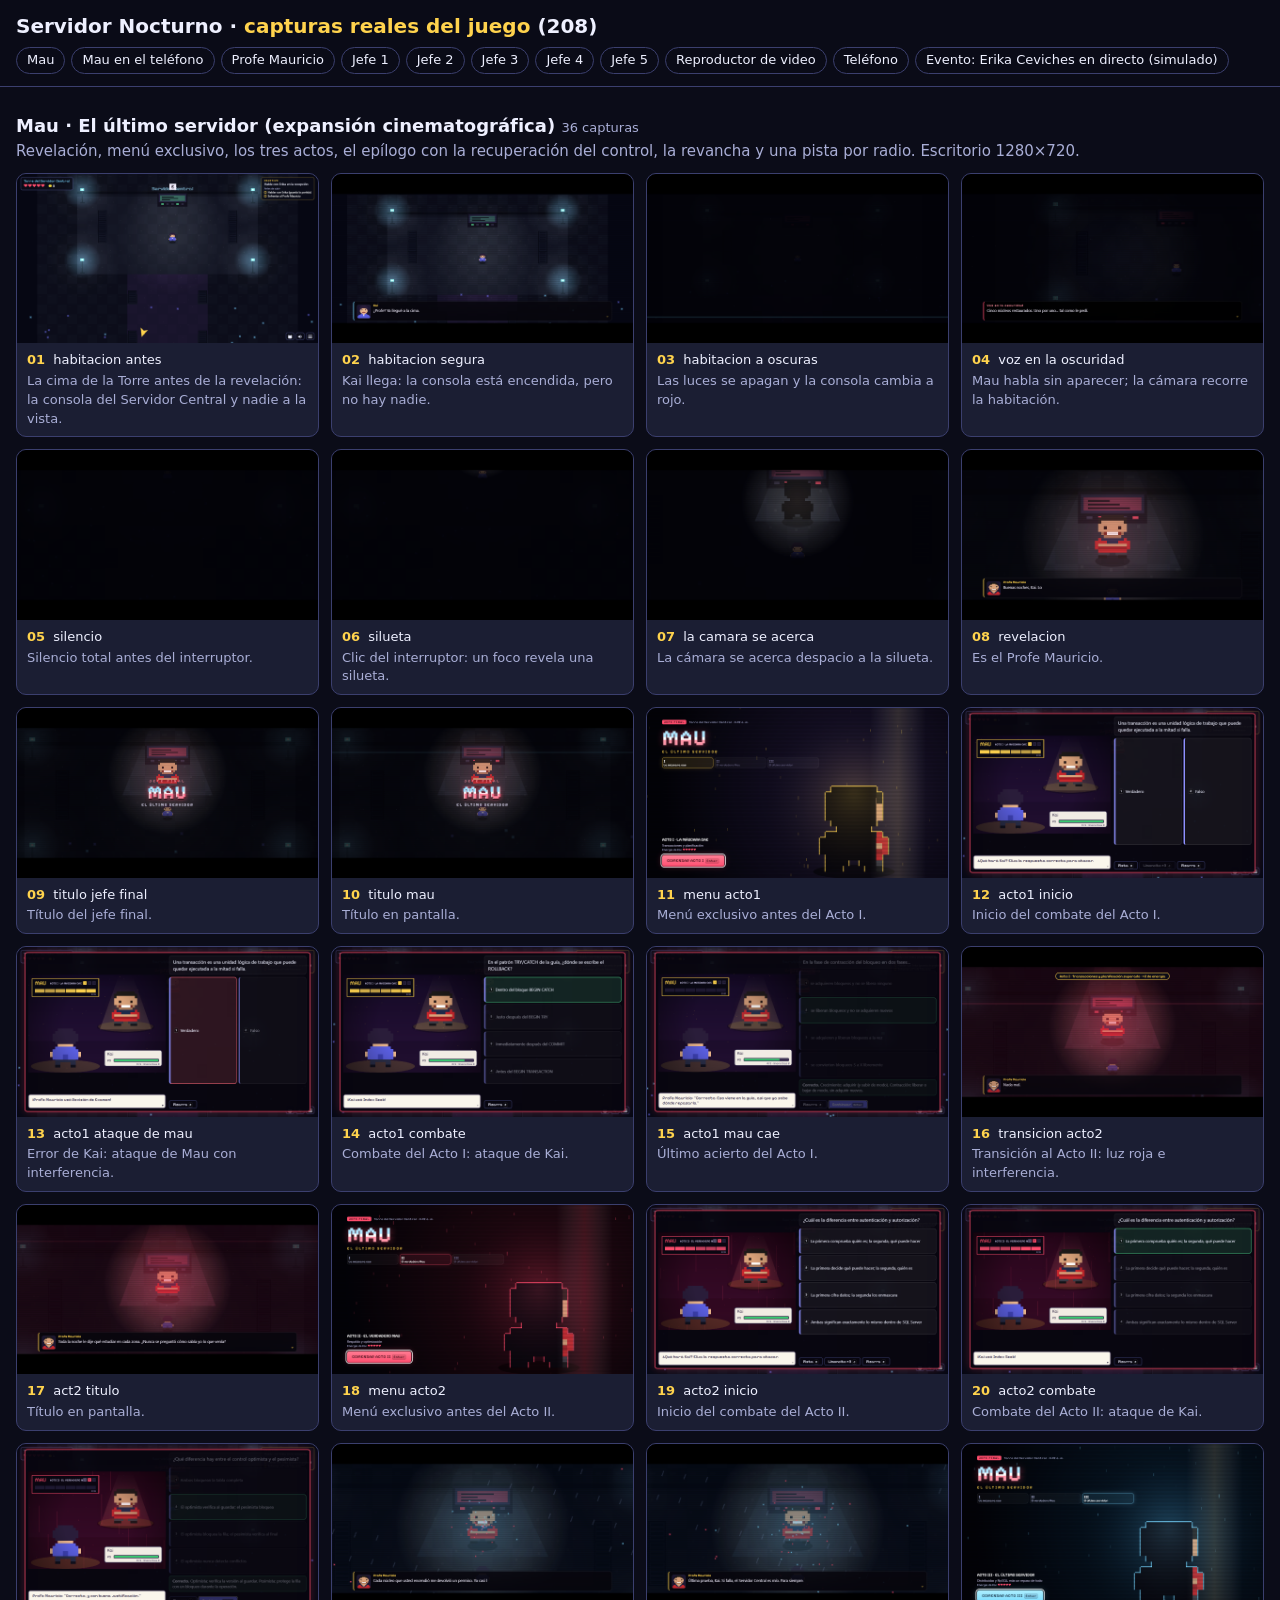
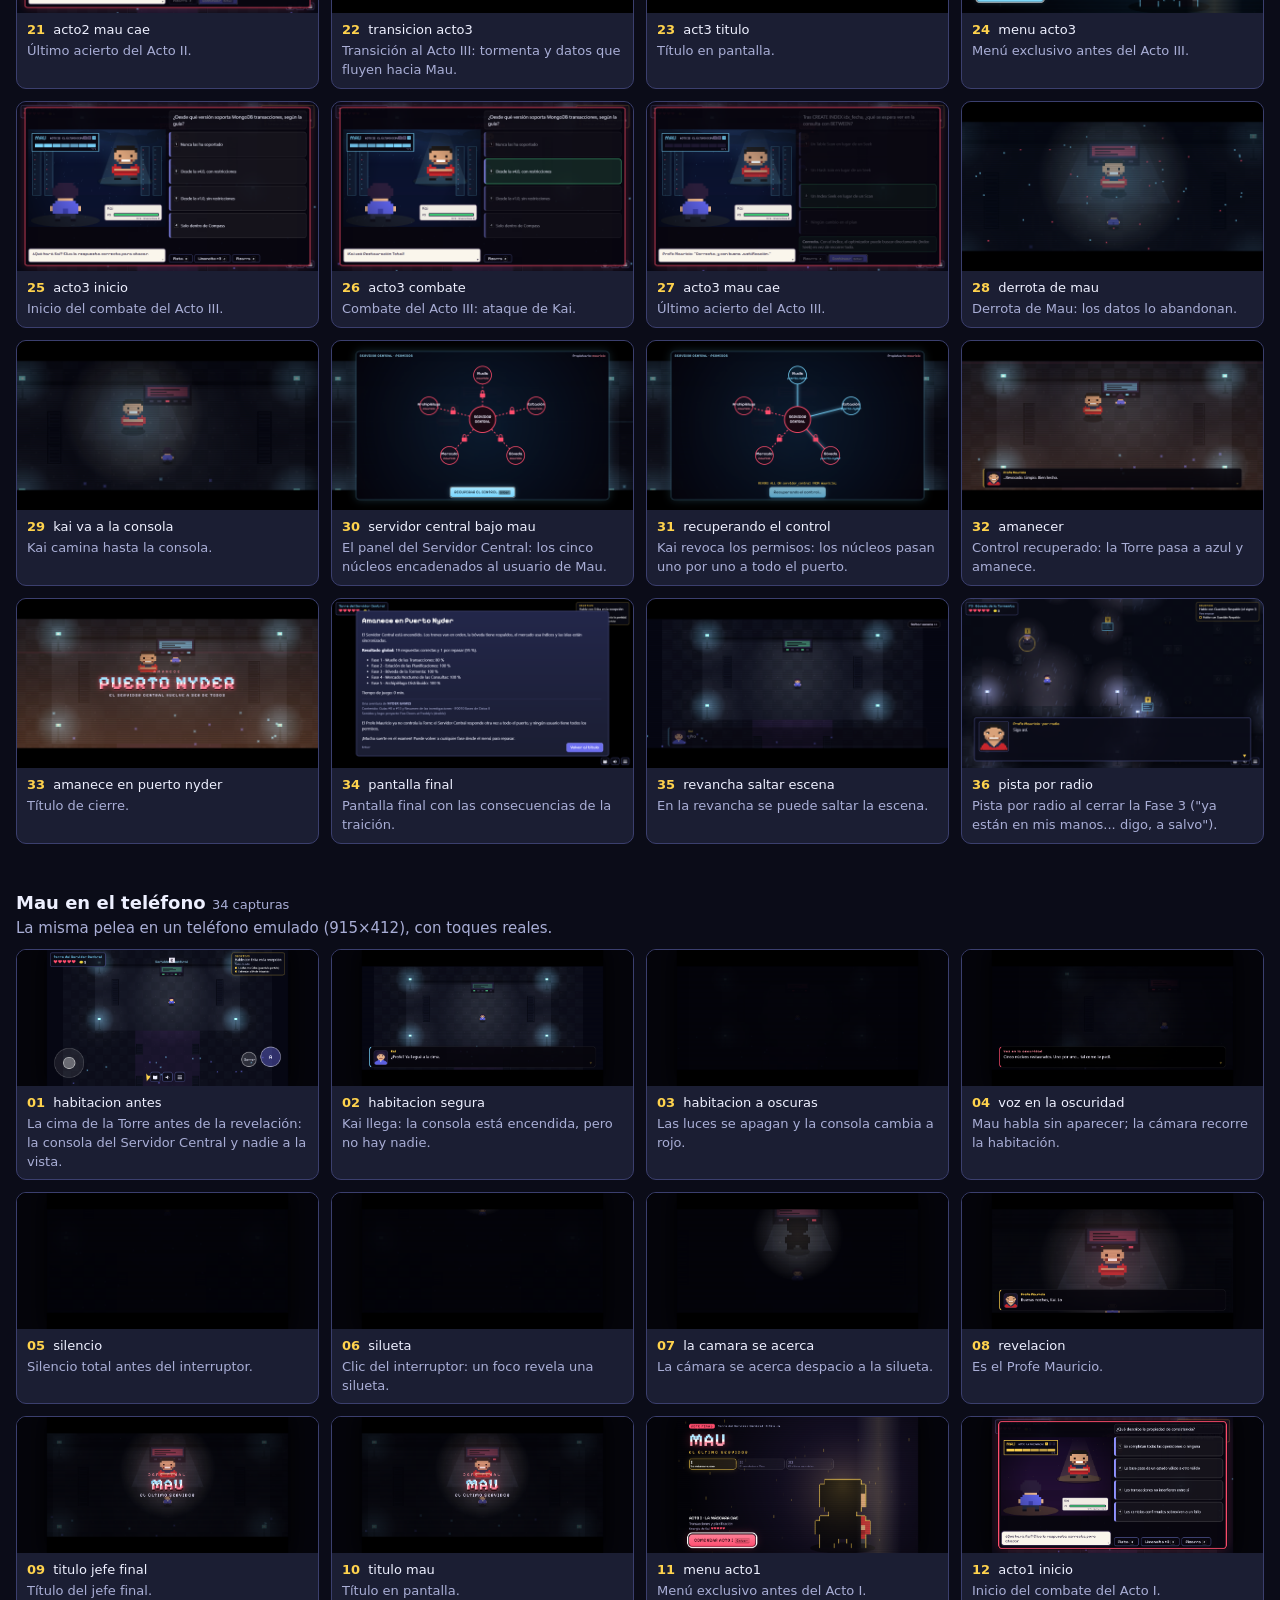
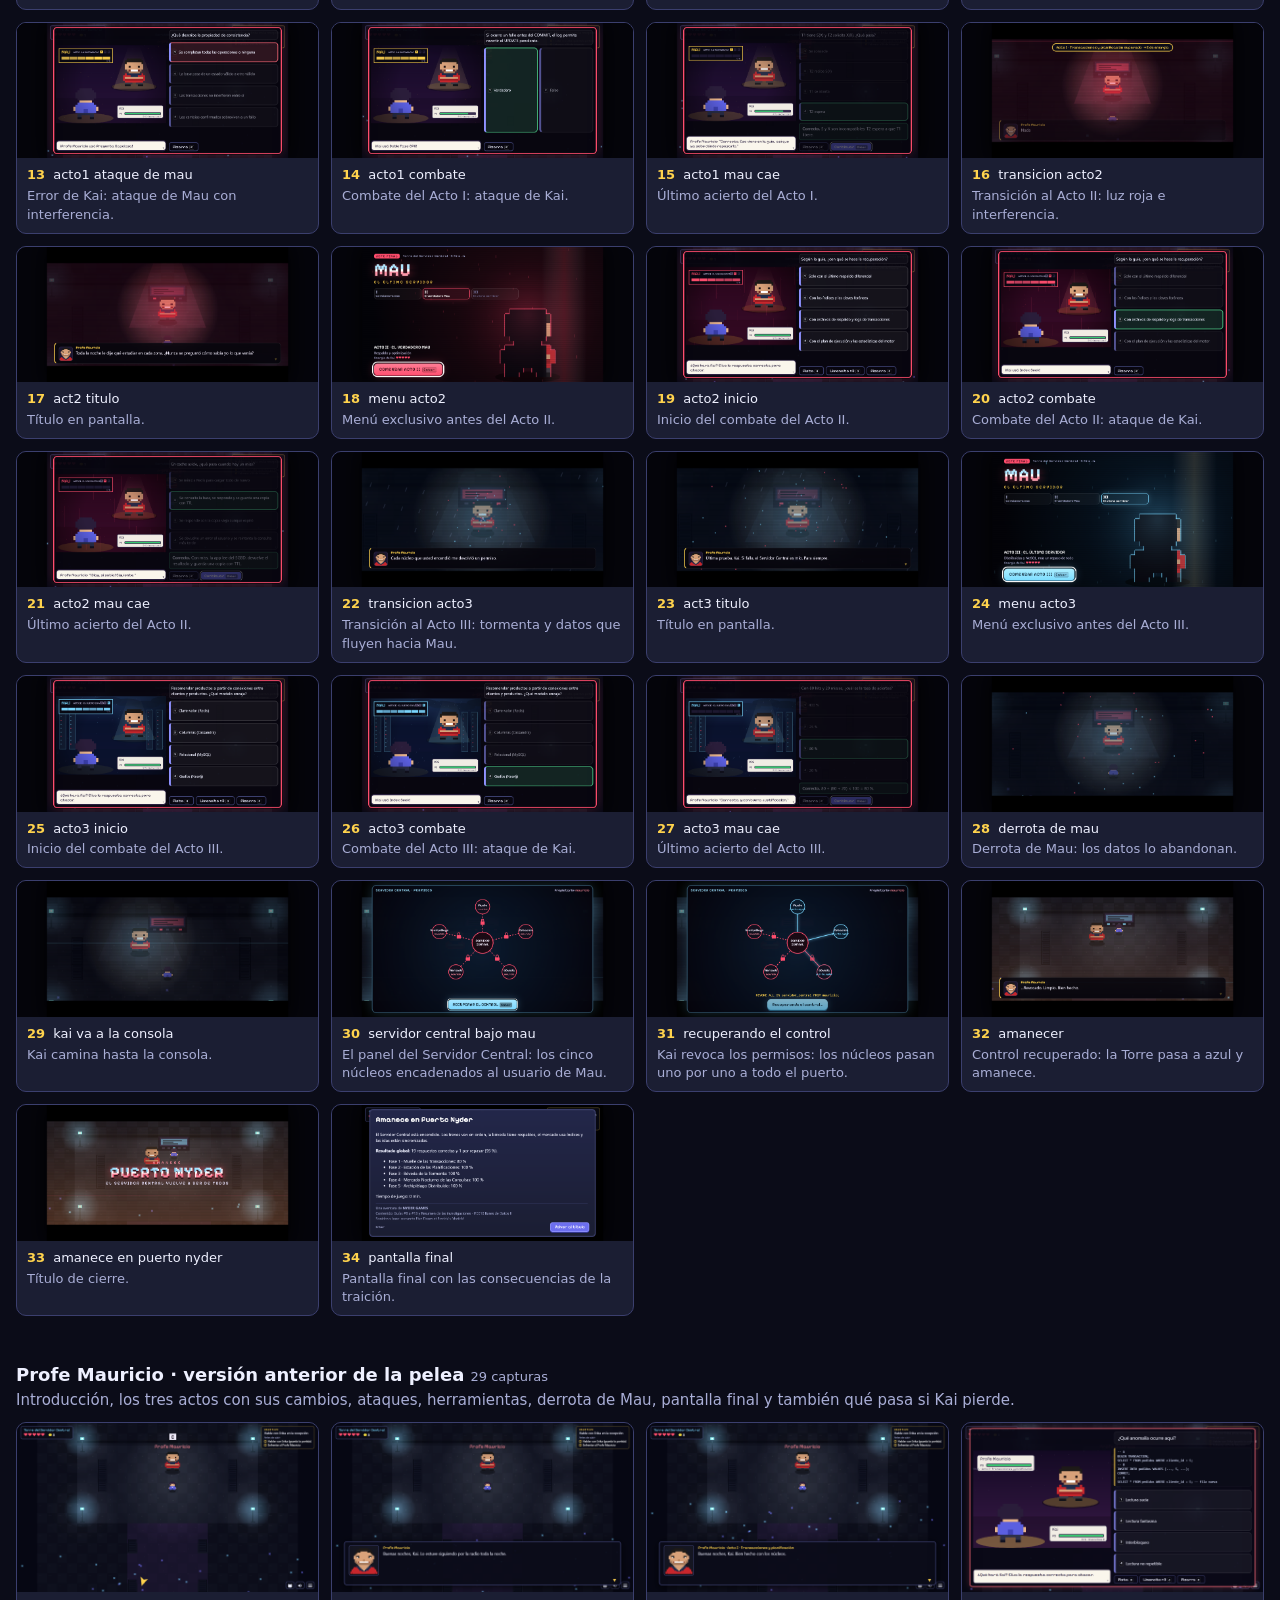
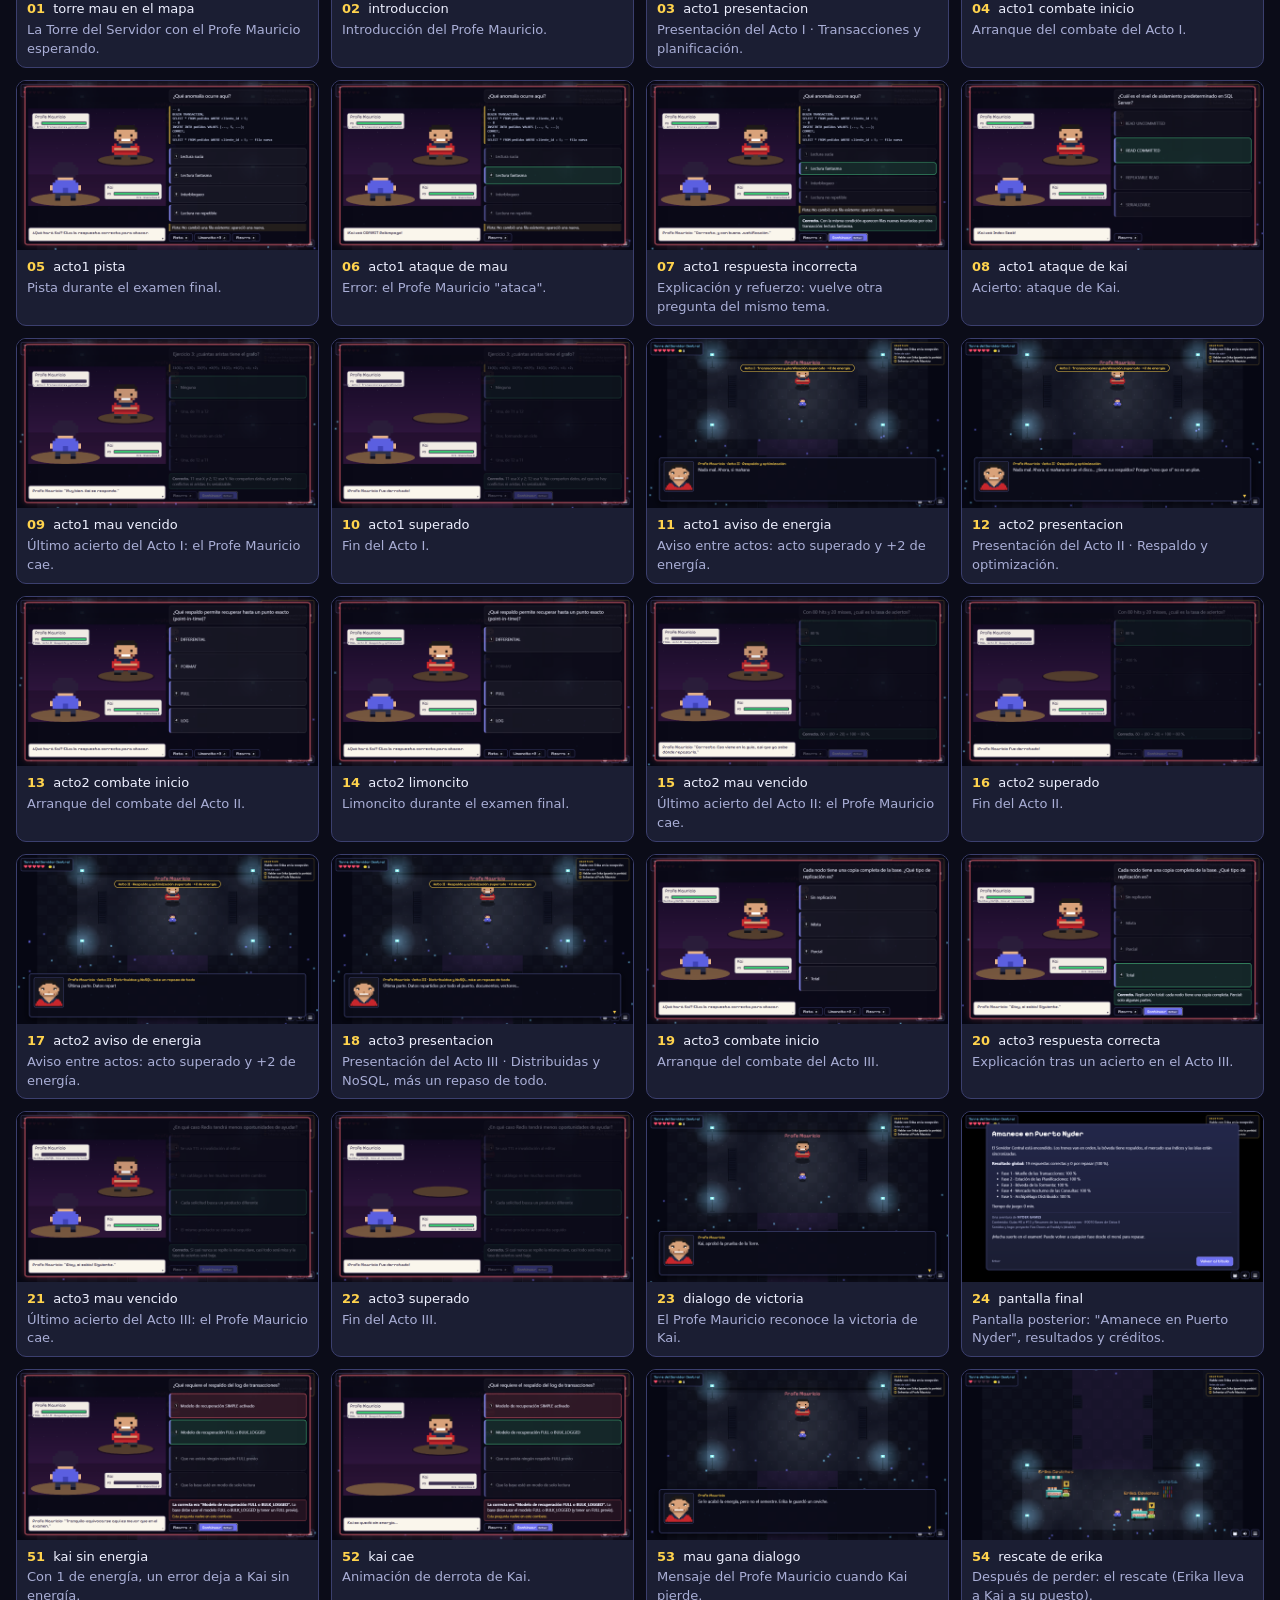
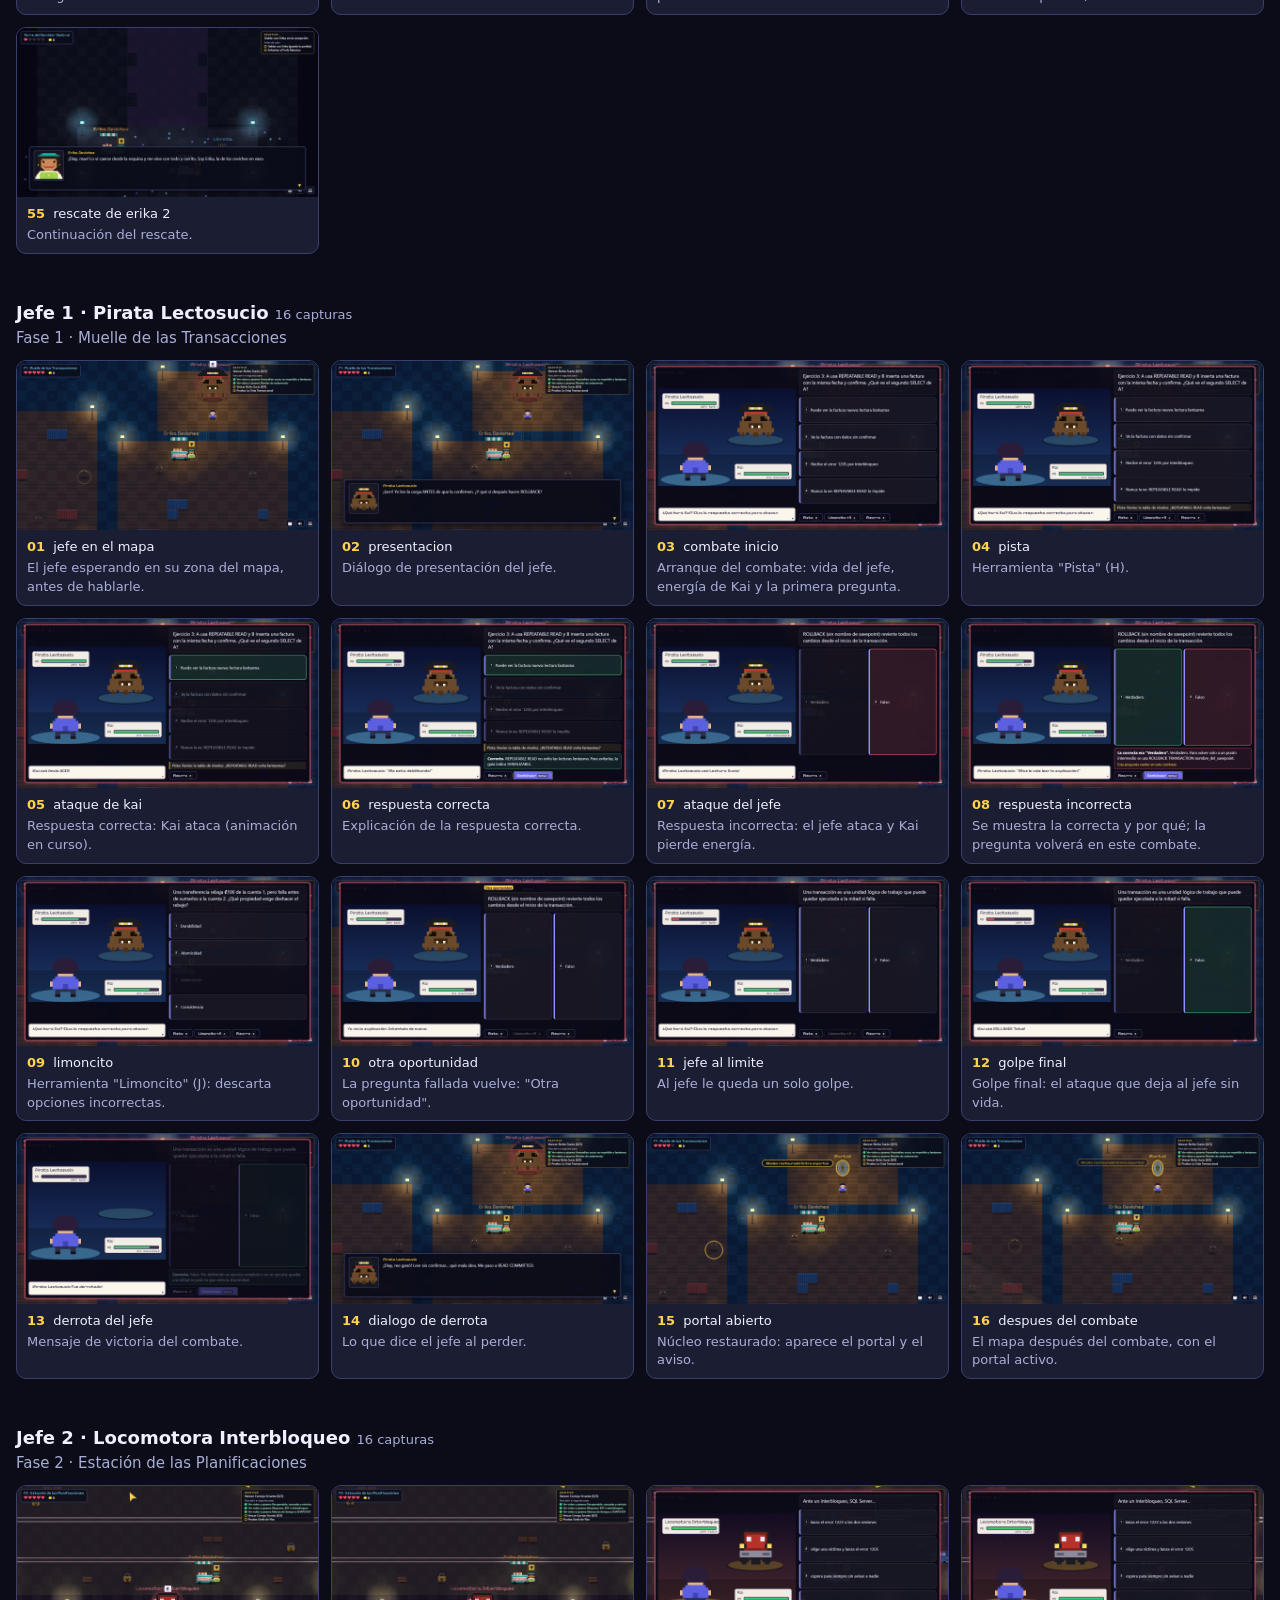
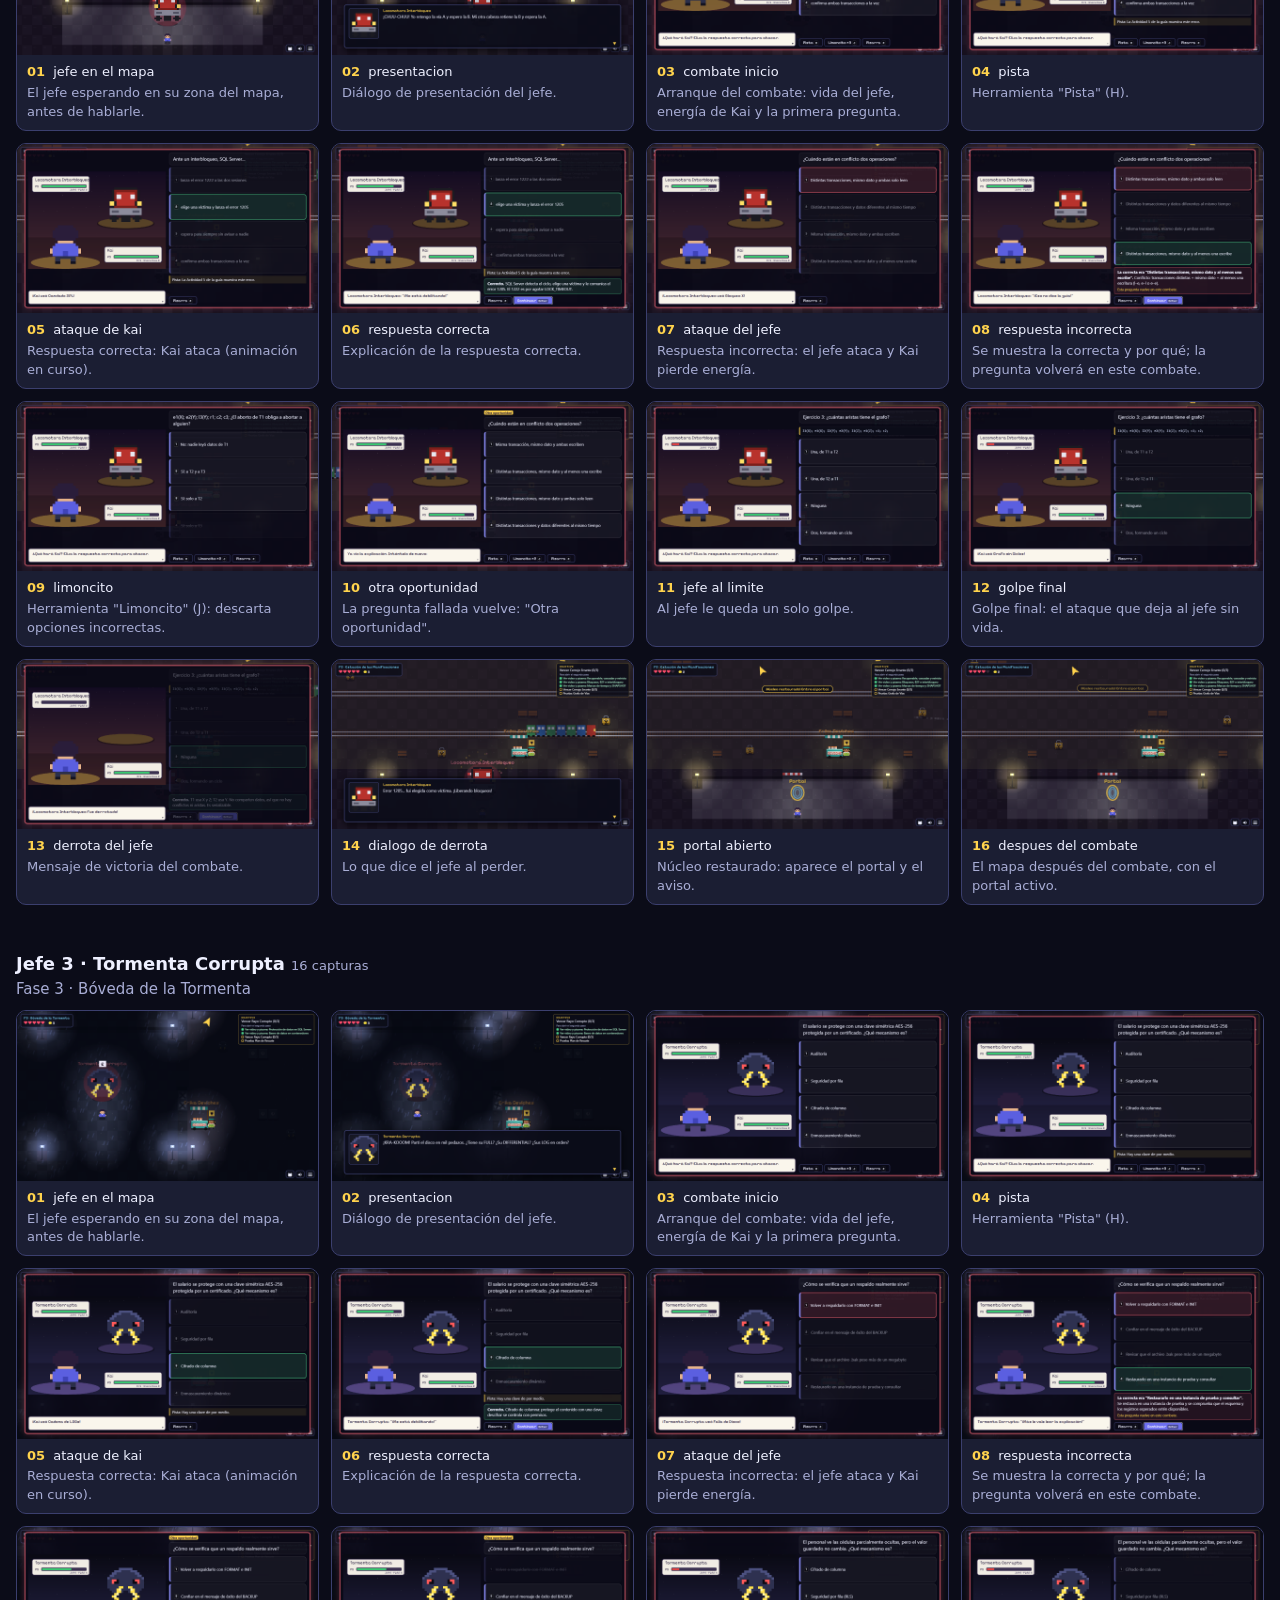
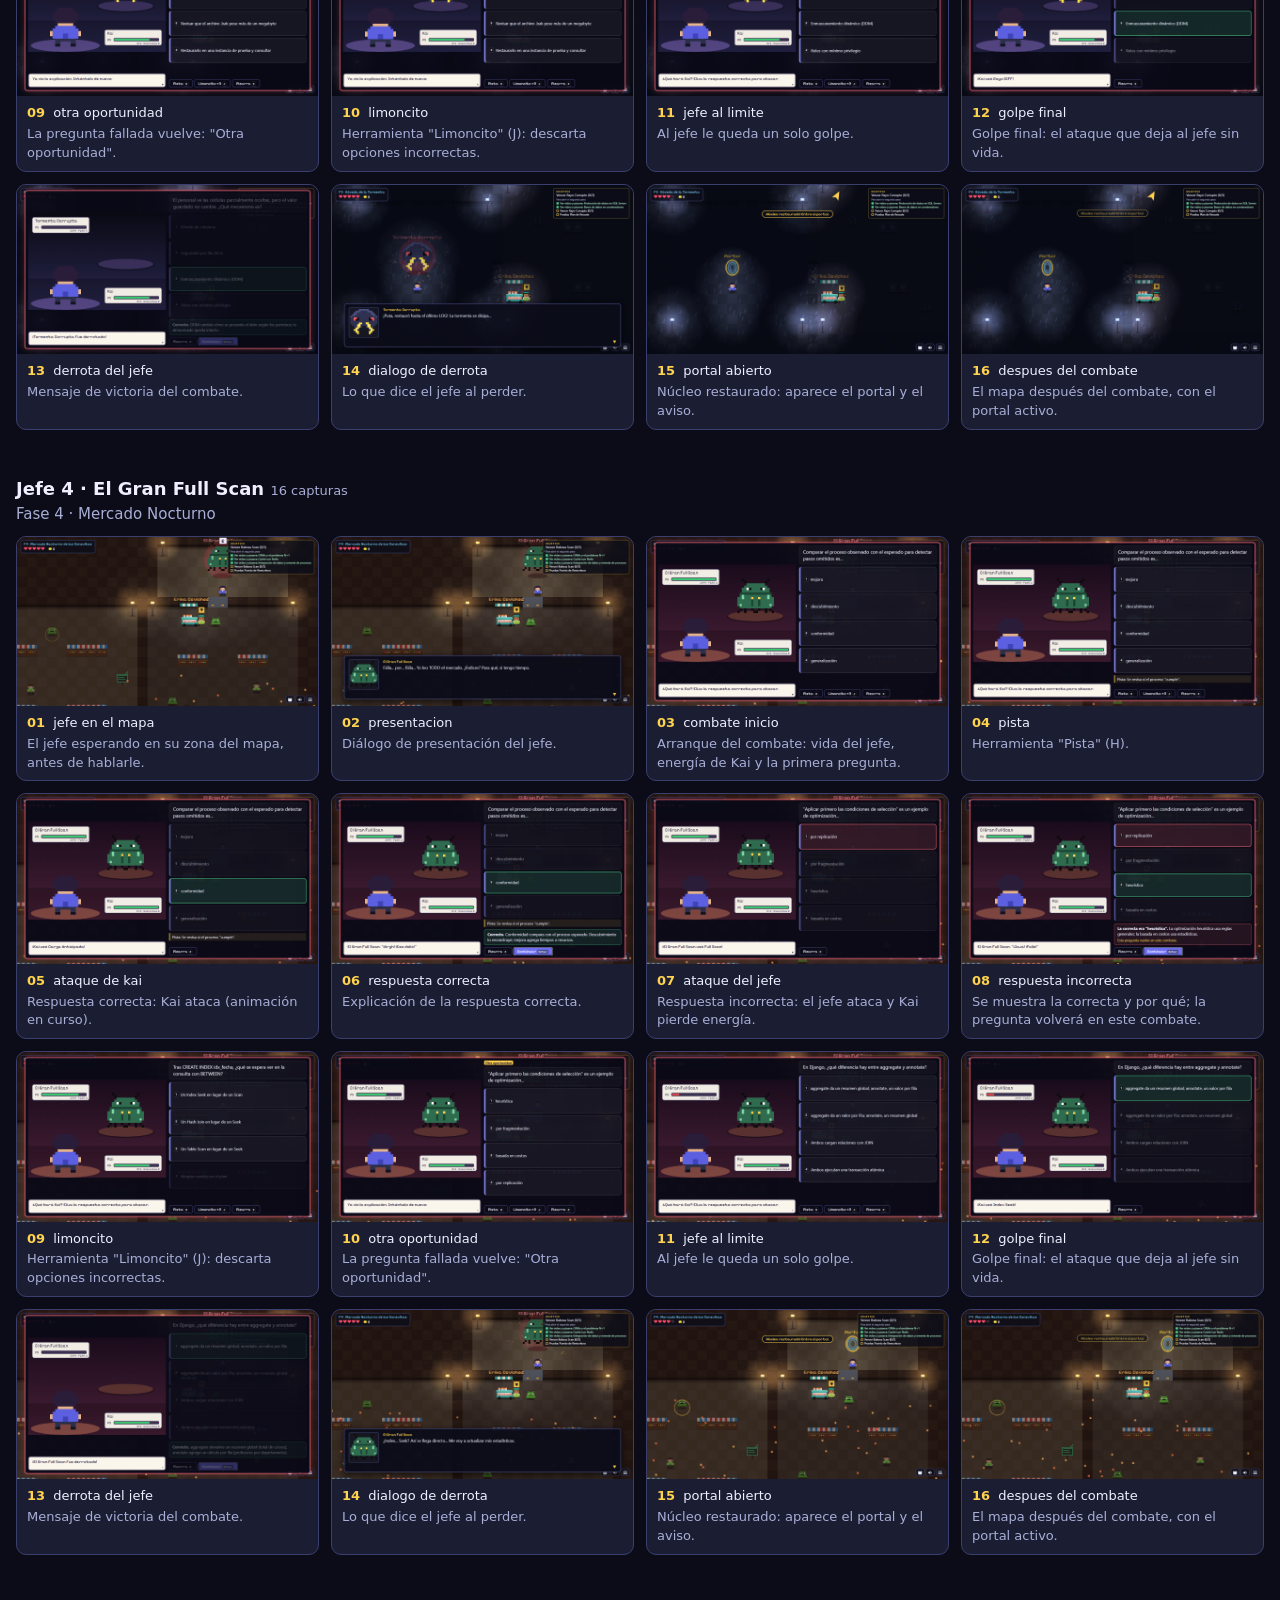
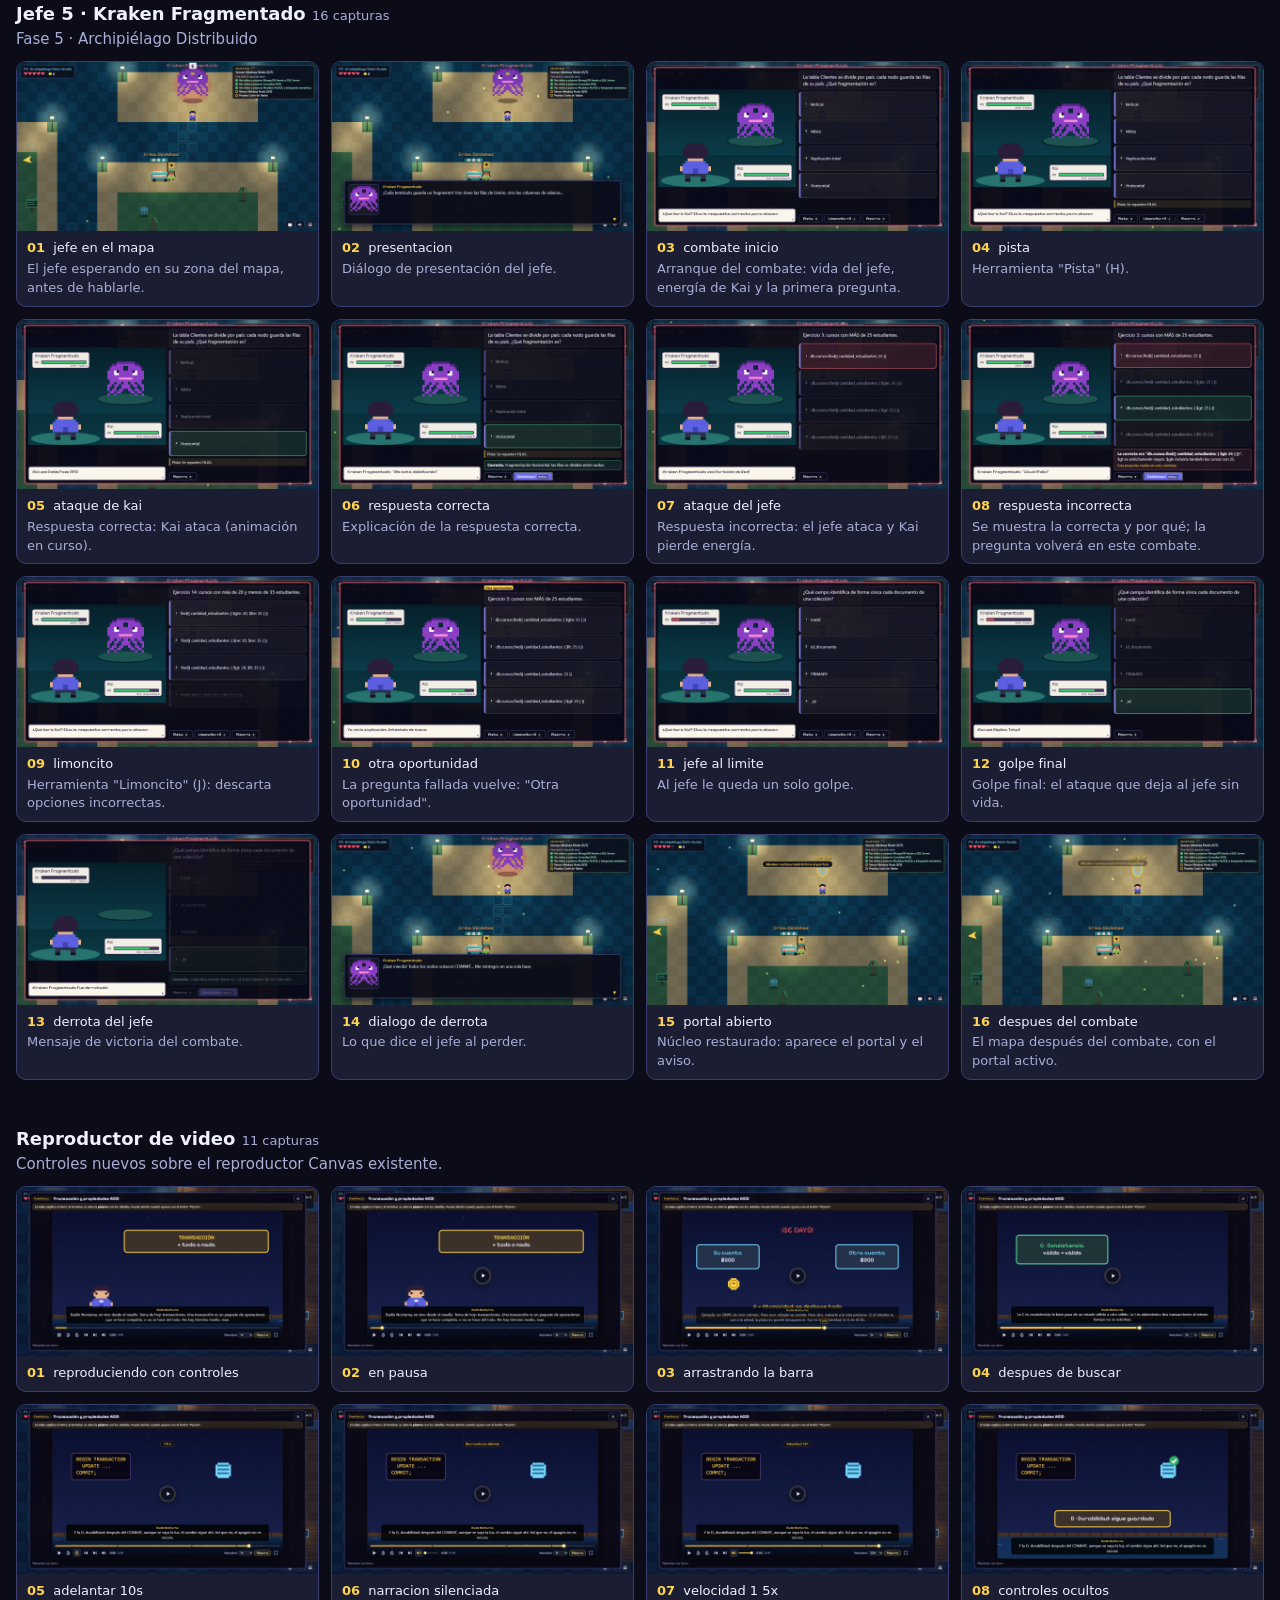
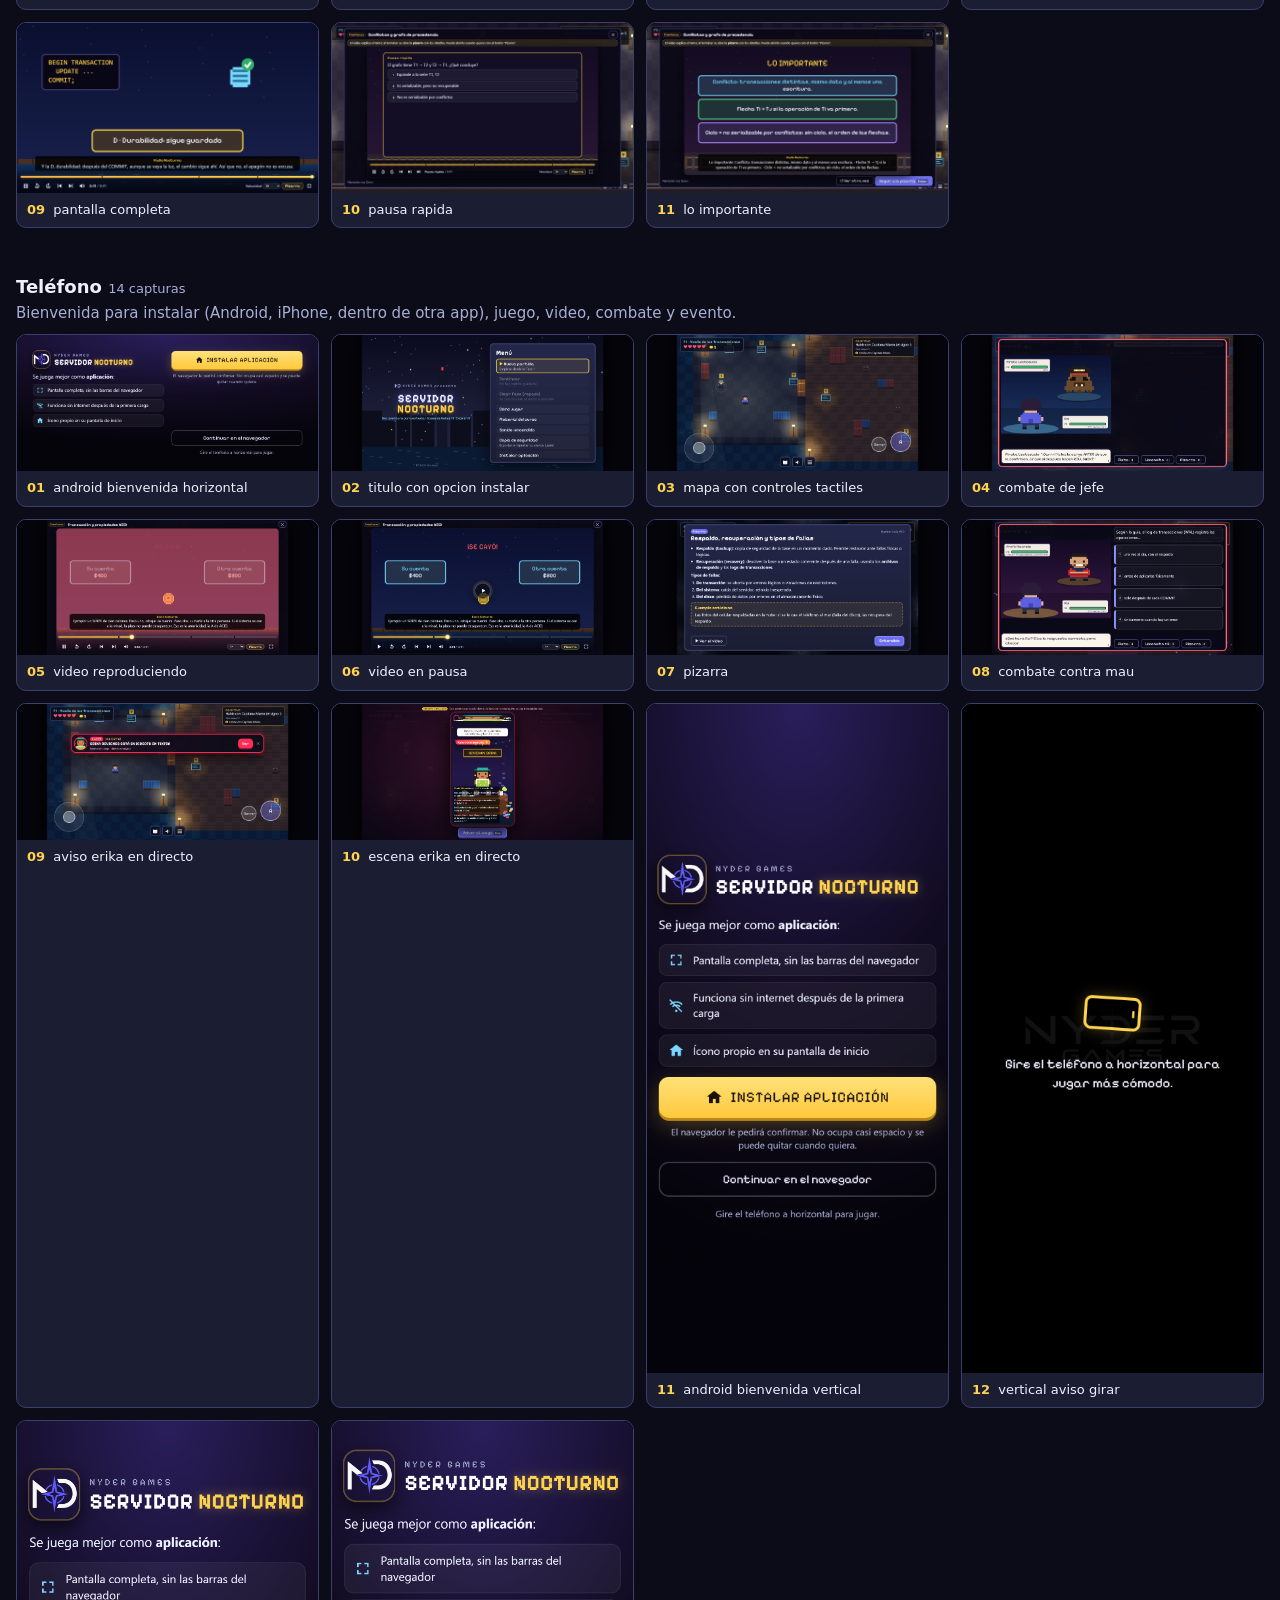
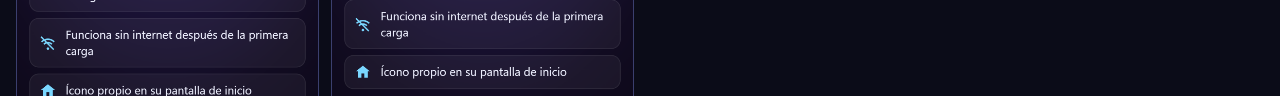
==== screenshots/index.html @ 5afd8f00 "v6: expansión cinematográfica de Mau, reproductor completo, PWA móvil y capturas Jefe final (Mau): -" ====
<!doctype html><html lang="es"><head><meta charset="utf-8"><meta name="viewport" content="width=device-width, initial-scale=1">
<title>Capturas · Servidor Nocturno</title><style>
:root { color-scheme: dark; } body { margin: 0; background: #0b0c18; color: #eef0ff; font: 15px/1.45 system-ui, sans-serif; }
header { position: sticky; top: 0; z-index: 2; background: #0b0c18f0; border-bottom: 1px solid #3b3f6e; padding: 12px 16px; }
h1 { margin: 0 0 6px; font-size: 20px; } h1 span { color: #ffd34d; } nav { display: flex; flex-wrap: wrap; gap: 6px; }
nav a { color: #eef0ff; text-decoration: none; border: 1px solid #3b3f6e; border-radius: 99px; padding: 3px 10px; font-size: 13px; } nav a:hover { border-color: #ffd34d; }
section { padding: 8px 16px 20px; } h2 { margin: 18px 0 2px; font-size: 18px; } h2 small { color: #a9aed6; font-weight: 400; font-size: 13px; } .sub { margin: 0 0 10px; color: #a9aed6; }
.grid { display: grid; grid-template-columns: repeat(auto-fill, minmax(260px, 1fr)); gap: 12px; }
figure { margin: 0; background: #1b1e33; border: 1px solid #3b3f6e; border-radius: 10px; overflow: hidden; }
img { display: block; width: 100%; height: auto; background: #000; } figcaption { padding: 8px 10px; font-size: 13px; }
figcaption b { color: #ffd34d; margin-right: 4px; } figcaption span { display: block; color: #a9aed6; margin-top: 2px; }
</style></head><body><header><h1>Servidor Nocturno · <span>capturas reales del juego</span> (208)</h1><nav><a href="#mau_cinematica">Mau</a><a href="#mau_cinematica_movil">Mau en el teléfono</a><a href="#mau">Profe Mauricio</a><a href="#boss_01_pirata_lectosucio">Jefe 1</a><a href="#boss_02_locomotora_interbloqueo">Jefe 2</a><a href="#boss_03_tormenta_corrupta">Jefe 3</a><a href="#boss_04_el_gran_full_scan">Jefe 4</a><a href="#boss_05_kraken_fragmentado">Jefe 5</a><a href="#video_player">Reproductor de video</a><a href="#mobile">Teléfono</a><a href="#live_erika">Evento: Erika Ceviches en directo (simulado)</a></nav></header><section id="mau_cinematica"><h2>Mau · El último servidor (expansión cinematográfica) <small>36 capturas</small></h2><p class="sub">Revelación, menú exclusivo, los tres actos, el epílogo con la recuperación del control, la revancha y una pista por radio. Escritorio 1280×720.</p><div class="grid"><figure><a href="mau_cinematica/01_habitacion_antes.png" target="_blank"><img loading="lazy" src="mau_cinematica/01_habitacion_antes.png" alt="habitacion antes"></a><figcaption><b>01</b> habitacion antes<span>La cima de la Torre antes de la revelación: la consola del Servidor Central y nadie a la vista.</span></figcaption></figure><figure><a href="mau_cinematica/02_habitacion_segura.png" target="_blank"><img loading="lazy" src="mau_cinematica/02_habitacion_segura.png" alt="habitacion segura"></a><figcaption><b>02</b> habitacion segura<span>Kai llega: la consola está encendida, pero no hay nadie.</span></figcaption></figure><figure><a href="mau_cinematica/03_habitacion_a_oscuras.png" target="_blank"><img loading="lazy" src="mau_cinematica/03_habitacion_a_oscuras.png" alt="habitacion a oscuras"></a><figcaption><b>03</b> habitacion a oscuras<span>Las luces se apagan y la consola cambia a rojo.</span></figcaption></figure><figure><a href="mau_cinematica/04_voz_en_la_oscuridad.png" target="_blank"><img loading="lazy" src="mau_cinematica/04_voz_en_la_oscuridad.png" alt="voz en la oscuridad"></a><figcaption><b>04</b> voz en la oscuridad<span>Mau habla sin aparecer; la cámara recorre la habitación.</span></figcaption></figure><figure><a href="mau_cinematica/05_silencio.png" target="_blank"><img loading="lazy" src="mau_cinematica/05_silencio.png" alt="silencio"></a><figcaption><b>05</b> silencio<span>Silencio total antes del interruptor.</span></figcaption></figure><figure><a href="mau_cinematica/06_silueta.png" target="_blank"><img loading="lazy" src="mau_cinematica/06_silueta.png" alt="silueta"></a><figcaption><b>06</b> silueta<span>Clic del interruptor: un foco revela una silueta.</span></figcaption></figure><figure><a href="mau_cinematica/07_la_camara_se_acerca.png" target="_blank"><img loading="lazy" src="mau_cinematica/07_la_camara_se_acerca.png" alt="la camara se acerca"></a><figcaption><b>07</b> la camara se acerca<span>La cámara se acerca despacio a la silueta.</span></figcaption></figure><figure><a href="mau_cinematica/08_revelacion.png" target="_blank"><img loading="lazy" src="mau_cinematica/08_revelacion.png" alt="revelacion"></a><figcaption><b>08</b> revelacion<span>Es el Profe Mauricio.</span></figcaption></figure><figure><a href="mau_cinematica/09_titulo_jefe_final.png" target="_blank"><img loading="lazy" src="mau_cinematica/09_titulo_jefe_final.png" alt="titulo jefe final"></a><figcaption><b>09</b> titulo jefe final<span>Título del jefe final.</span></figcaption></figure><figure><a href="mau_cinematica/10_titulo_mau.png" target="_blank"><img loading="lazy" src="mau_cinematica/10_titulo_mau.png" alt="titulo mau"></a><figcaption><b>10</b> titulo mau<span>Título en pantalla.</span></figcaption></figure><figure><a href="mau_cinematica/11_menu_acto1.png" target="_blank"><img loading="lazy" src="mau_cinematica/11_menu_acto1.png" alt="menu acto1"></a><figcaption><b>11</b> menu acto1<span>Menú exclusivo antes del Acto I.</span></figcaption></figure><figure><a href="mau_cinematica/12_acto1_inicio.png" target="_blank"><img loading="lazy" src="mau_cinematica/12_acto1_inicio.png" alt="acto1 inicio"></a><figcaption><b>12</b> acto1 inicio<span>Inicio del combate del Acto I.</span></figcaption></figure><figure><a href="mau_cinematica/13_acto1_ataque_de_mau.png" target="_blank"><img loading="lazy" src="mau_cinematica/13_acto1_ataque_de_mau.png" alt="acto1 ataque de mau"></a><figcaption><b>13</b> acto1 ataque de mau<span>Error de Kai: ataque de Mau con interferencia.</span></figcaption></figure><figure><a href="mau_cinematica/14_acto1_combate.png" target="_blank"><img loading="lazy" src="mau_cinematica/14_acto1_combate.png" alt="acto1 combate"></a><figcaption><b>14</b> acto1 combate<span>Combate del Acto I: ataque de Kai.</span></figcaption></figure><figure><a href="mau_cinematica/15_acto1_mau_cae.png" target="_blank"><img loading="lazy" src="mau_cinematica/15_acto1_mau_cae.png" alt="acto1 mau cae"></a><figcaption><b>15</b> acto1 mau cae<span>Último acierto del Acto I.</span></figcaption></figure><figure><a href="mau_cinematica/16_transicion_acto2.png" target="_blank"><img loading="lazy" src="mau_cinematica/16_transicion_acto2.png" alt="transicion acto2"></a><figcaption><b>16</b> transicion acto2<span>Transición al Acto II: luz roja e interferencia.</span></figcaption></figure><figure><a href="mau_cinematica/17_act2_titulo.png" target="_blank"><img loading="lazy" src="mau_cinematica/17_act2_titulo.png" alt="act2 titulo"></a><figcaption><b>17</b> act2 titulo<span>Título en pantalla.</span></figcaption></figure><figure><a href="mau_cinematica/18_menu_acto2.png" target="_blank"><img loading="lazy" src="mau_cinematica/18_menu_acto2.png" alt="menu acto2"></a><figcaption><b>18</b> menu acto2<span>Menú exclusivo antes del Acto II.</span></figcaption></figure><figure><a href="mau_cinematica/19_acto2_inicio.png" target="_blank"><img loading="lazy" src="mau_cinematica/19_acto2_inicio.png" alt="acto2 inicio"></a><figcaption><b>19</b> acto2 inicio<span>Inicio del combate del Acto II.</span></figcaption></figure><figure><a href="mau_cinematica/20_acto2_combate.png" target="_blank"><img loading="lazy" src="mau_cinematica/20_acto2_combate.png" alt="acto2 combate"></a><figcaption><b>20</b> acto2 combate<span>Combate del Acto II: ataque de Kai.</span></figcaption></figure><figure><a href="mau_cinematica/21_acto2_mau_cae.png" target="_blank"><img loading="lazy" src="mau_cinematica/21_acto2_mau_cae.png" alt="acto2 mau cae"></a><figcaption><b>21</b> acto2 mau cae<span>Último acierto del Acto II.</span></figcaption></figure><figure><a href="mau_cinematica/22_transicion_acto3.png" target="_blank"><img loading="lazy" src="mau_cinematica/22_transicion_acto3.png" alt="transicion acto3"></a><figcaption><b>22</b> transicion acto3<span>Transición al Acto III: tormenta y datos que fluyen hacia Mau.</span></figcaption></figure><figure><a href="mau_cinematica/23_act3_titulo.png" target="_blank"><img loading="lazy" src="mau_cinematica/23_act3_titulo.png" alt="act3 titulo"></a><figcaption><b>23</b> act3 titulo<span>Título en pantalla.</span></figcaption></figure><figure><a href="mau_cinematica/24_menu_acto3.png" target="_blank"><img loading="lazy" src="mau_cinematica/24_menu_acto3.png" alt="menu acto3"></a><figcaption><b>24</b> menu acto3<span>Menú exclusivo antes del Acto III.</span></figcaption></figure><figure><a href="mau_cinematica/25_acto3_inicio.png" target="_blank"><img loading="lazy" src="mau_cinematica/25_acto3_inicio.png" alt="acto3 inicio"></a><figcaption><b>25</b> acto3 inicio<span>Inicio del combate del Acto III.</span></figcaption></figure><figure><a href="mau_cinematica/26_acto3_combate.png" target="_blank"><img loading="lazy" src="mau_cinematica/26_acto3_combate.png" alt="acto3 combate"></a><figcaption><b>26</b> acto3 combate<span>Combate del Acto III: ataque de Kai.</span></figcaption></figure><figure><a href="mau_cinematica/27_acto3_mau_cae.png" target="_blank"><img loading="lazy" src="mau_cinematica/27_acto3_mau_cae.png" alt="acto3 mau cae"></a><figcaption><b>27</b> acto3 mau cae<span>Último acierto del Acto III.</span></figcaption></figure><figure><a href="mau_cinematica/28_derrota_de_mau.png" target="_blank"><img loading="lazy" src="mau_cinematica/28_derrota_de_mau.png" alt="derrota de mau"></a><figcaption><b>28</b> derrota de mau<span>Derrota de Mau: los datos lo abandonan.</span></figcaption></figure><figure><a href="mau_cinematica/29_kai_va_a_la_consola.png" target="_blank"><img loading="lazy" src="mau_cinematica/29_kai_va_a_la_consola.png" alt="kai va a la consola"></a><figcaption><b>29</b> kai va a la consola<span>Kai camina hasta la consola.</span></figcaption></figure><figure><a href="mau_cinematica/30_servidor_central_bajo_mau.png" target="_blank"><img loading="lazy" src="mau_cinematica/30_servidor_central_bajo_mau.png" alt="servidor central bajo mau"></a><figcaption><b>30</b> servidor central bajo mau<span>El panel del Servidor Central: los cinco núcleos encadenados al usuario de Mau.</span></figcaption></figure><figure><a href="mau_cinematica/31_recuperando_el_control.png" target="_blank"><img loading="lazy" src="mau_cinematica/31_recuperando_el_control.png" alt="recuperando el control"></a><figcaption><b>31</b> recuperando el control<span>Kai revoca los permisos: los núcleos pasan uno por uno a todo el puerto.</span></figcaption></figure><figure><a href="mau_cinematica/32_amanecer.png" target="_blank"><img loading="lazy" src="mau_cinematica/32_amanecer.png" alt="amanecer"></a><figcaption><b>32</b> amanecer<span>Control recuperado: la Torre pasa a azul y amanece.</span></figcaption></figure><figure><a href="mau_cinematica/33_amanece_en_puerto_nyder.png" target="_blank"><img loading="lazy" src="mau_cinematica/33_amanece_en_puerto_nyder.png" alt="amanece en puerto nyder"></a><figcaption><b>33</b> amanece en puerto nyder<span>Título de cierre.</span></figcaption></figure><figure><a href="mau_cinematica/34_pantalla_final.png" target="_blank"><img loading="lazy" src="mau_cinematica/34_pantalla_final.png" alt="pantalla final"></a><figcaption><b>34</b> pantalla final<span>Pantalla final con las consecuencias de la traición.</span></figcaption></figure><figure><a href="mau_cinematica/35_revancha_saltar_escena.png" target="_blank"><img loading="lazy" src="mau_cinematica/35_revancha_saltar_escena.png" alt="revancha saltar escena"></a><figcaption><b>35</b> revancha saltar escena<span>En la revancha se puede saltar la escena.</span></figcaption></figure><figure><a href="mau_cinematica/36_pista_por_radio.png" target="_blank"><img loading="lazy" src="mau_cinematica/36_pista_por_radio.png" alt="pista por radio"></a><figcaption><b>36</b> pista por radio<span>Pista por radio al cerrar la Fase 3 (&quot;ya están en mis manos... digo, a salvo&quot;).</span></figcaption></figure></div></section><section id="mau_cinematica_movil"><h2>Mau en el teléfono <small>34 capturas</small></h2><p class="sub">La misma pelea en un teléfono emulado (915×412), con toques reales.</p><div class="grid"><figure><a href="mau_cinematica_movil/01_habitacion_antes.png" target="_blank"><img loading="lazy" src="mau_cinematica_movil/01_habitacion_antes.png" alt="habitacion antes"></a><figcaption><b>01</b> habitacion antes<span>La cima de la Torre antes de la revelación: la consola del Servidor Central y nadie a la vista.</span></figcaption></figure><figure><a href="mau_cinematica_movil/02_habitacion_segura.png" target="_blank"><img loading="lazy" src="mau_cinematica_movil/02_habitacion_segura.png" alt="habitacion segura"></a><figcaption><b>02</b> habitacion segura<span>Kai llega: la consola está encendida, pero no hay nadie.</span></figcaption></figure><figure><a href="mau_cinematica_movil/03_habitacion_a_oscuras.png" target="_blank"><img loading="lazy" src="mau_cinematica_movil/03_habitacion_a_oscuras.png" alt="habitacion a oscuras"></a><figcaption><b>03</b> habitacion a oscuras<span>Las luces se apagan y la consola cambia a rojo.</span></figcaption></figure><figure><a href="mau_cinematica_movil/04_voz_en_la_oscuridad.png" target="_blank"><img loading="lazy" src="mau_cinematica_movil/04_voz_en_la_oscuridad.png" alt="voz en la oscuridad"></a><figcaption><b>04</b> voz en la oscuridad<span>Mau habla sin aparecer; la cámara recorre la habitación.</span></figcaption></figure><figure><a href="mau_cinematica_movil/05_silencio.png" target="_blank"><img loading="lazy" src="mau_cinematica_movil/05_silencio.png" alt="silencio"></a><figcaption><b>05</b> silencio<span>Silencio total antes del interruptor.</span></figcaption></figure><figure><a href="mau_cinematica_movil/06_silueta.png" target="_blank"><img loading="lazy" src="mau_cinematica_movil/06_silueta.png" alt="silueta"></a><figcaption><b>06</b> silueta<span>Clic del interruptor: un foco revela una silueta.</span></figcaption></figure><figure><a href="mau_cinematica_movil/07_la_camara_se_acerca.png" target="_blank"><img loading="lazy" src="mau_cinematica_movil/07_la_camara_se_acerca.png" alt="la camara se acerca"></a><figcaption><b>07</b> la camara se acerca<span>La cámara se acerca despacio a la silueta.</span></figcaption></figure><figure><a href="mau_cinematica_movil/08_revelacion.png" target="_blank"><img loading="lazy" src="mau_cinematica_movil/08_revelacion.png" alt="revelacion"></a><figcaption><b>08</b> revelacion<span>Es el Profe Mauricio.</span></figcaption></figure><figure><a href="mau_cinematica_movil/09_titulo_jefe_final.png" target="_blank"><img loading="lazy" src="mau_cinematica_movil/09_titulo_jefe_final.png" alt="titulo jefe final"></a><figcaption><b>09</b> titulo jefe final<span>Título del jefe final.</span></figcaption></figure><figure><a href="mau_cinematica_movil/10_titulo_mau.png" target="_blank"><img loading="lazy" src="mau_cinematica_movil/10_titulo_mau.png" alt="titulo mau"></a><figcaption><b>10</b> titulo mau<span>Título en pantalla.</span></figcaption></figure><figure><a href="mau_cinematica_movil/11_menu_acto1.png" target="_blank"><img loading="lazy" src="mau_cinematica_movil/11_menu_acto1.png" alt="menu acto1"></a><figcaption><b>11</b> menu acto1<span>Menú exclusivo antes del Acto I.</span></figcaption></figure><figure><a href="mau_cinematica_movil/12_acto1_inicio.png" target="_blank"><img loading="lazy" src="mau_cinematica_movil/12_acto1_inicio.png" alt="acto1 inicio"></a><figcaption><b>12</b> acto1 inicio<span>Inicio del combate del Acto I.</span></figcaption></figure><figure><a href="mau_cinematica_movil/13_acto1_ataque_de_mau.png" target="_blank"><img loading="lazy" src="mau_cinematica_movil/13_acto1_ataque_de_mau.png" alt="acto1 ataque de mau"></a><figcaption><b>13</b> acto1 ataque de mau<span>Error de Kai: ataque de Mau con interferencia.</span></figcaption></figure><figure><a href="mau_cinematica_movil/14_acto1_combate.png" target="_blank"><img loading="lazy" src="mau_cinematica_movil/14_acto1_combate.png" alt="acto1 combate"></a><figcaption><b>14</b> acto1 combate<span>Combate del Acto I: ataque de Kai.</span></figcaption></figure><figure><a href="mau_cinematica_movil/15_acto1_mau_cae.png" target="_blank"><img loading="lazy" src="mau_cinematica_movil/15_acto1_mau_cae.png" alt="acto1 mau cae"></a><figcaption><b>15</b> acto1 mau cae<span>Último acierto del Acto I.</span></figcaption></figure><figure><a href="mau_cinematica_movil/16_transicion_acto2.png" target="_blank"><img loading="lazy" src="mau_cinematica_movil/16_transicion_acto2.png" alt="transicion acto2"></a><figcaption><b>16</b> transicion acto2<span>Transición al Acto II: luz roja e interferencia.</span></figcaption></figure><figure><a href="mau_cinematica_movil/17_act2_titulo.png" target="_blank"><img loading="lazy" src="mau_cinematica_movil/17_act2_titulo.png" alt="act2 titulo"></a><figcaption><b>17</b> act2 titulo<span>Título en pantalla.</span></figcaption></figure><figure><a href="mau_cinematica_movil/18_menu_acto2.png" target="_blank"><img loading="lazy" src="mau_cinematica_movil/18_menu_acto2.png" alt="menu acto2"></a><figcaption><b>18</b> menu acto2<span>Menú exclusivo antes del Acto II.</span></figcaption></figure><figure><a href="mau_cinematica_movil/19_acto2_inicio.png" target="_blank"><img loading="lazy" src="mau_cinematica_movil/19_acto2_inicio.png" alt="acto2 inicio"></a><figcaption><b>19</b> acto2 inicio<span>Inicio del combate del Acto II.</span></figcaption></figure><figure><a href="mau_cinematica_movil/20_acto2_combate.png" target="_blank"><img loading="lazy" src="mau_cinematica_movil/20_acto2_combate.png" alt="acto2 combate"></a><figcaption><b>20</b> acto2 combate<span>Combate del Acto II: ataque de Kai.</span></figcaption></figure><figure><a href="mau_cinematica_movil/21_acto2_mau_cae.png" target="_blank"><img loading="lazy" src="mau_cinematica_movil/21_acto2_mau_cae.png" alt="acto2 mau cae"></a><figcaption><b>21</b> acto2 mau cae<span>Último acierto del Acto II.</span></figcaption></figure><figure><a href="mau_cinematica_movil/22_transicion_acto3.png" target="_blank"><img loading="lazy" src="mau_cinematica_movil/22_transicion_acto3.png" alt="transicion acto3"></a><figcaption><b>22</b> transicion acto3<span>Transición al Acto III: tormenta y datos que fluyen hacia Mau.</span></figcaption></figure><figure><a href="mau_cinematica_movil/23_act3_titulo.png" target="_blank"><img loading="lazy" src="mau_cinematica_movil/23_act3_titulo.png" alt="act3 titulo"></a><figcaption><b>23</b> act3 titulo<span>Título en pantalla.</span></figcaption></figure><figure><a href="mau_cinematica_movil/24_menu_acto3.png" target="_blank"><img loading="lazy" src="mau_cinematica_movil/24_menu_acto3.png" alt="menu acto3"></a><figcaption><b>24</b> menu acto3<span>Menú exclusivo antes del Acto III.</span></figcaption></figure><figure><a href="mau_cinematica_movil/25_acto3_inicio.png" target="_blank"><img loading="lazy" src="mau_cinematica_movil/25_acto3_inicio.png" alt="acto3 inicio"></a><figcaption><b>25</b> acto3 inicio<span>Inicio del combate del Acto III.</span></figcaption></figure><figure><a href="mau_cinematica_movil/26_acto3_combate.png" target="_blank"><img loading="lazy" src="mau_cinematica_movil/26_acto3_combate.png" alt="acto3 combate"></a><figcaption><b>26</b> acto3 combate<span>Combate del Acto III: ataque de Kai.</span></figcaption></figure><figure><a href="mau_cinematica_movil/27_acto3_mau_cae.png" target="_blank"><img loading="lazy" src="mau_cinematica_movil/27_acto3_mau_cae.png" alt="acto3 mau cae"></a><figcaption><b>27</b> acto3 mau cae<span>Último acierto del Acto III.</span></figcaption></figure><figure><a href="mau_cinematica_movil/28_derrota_de_mau.png" target="_blank"><img loading="lazy" src="mau_cinematica_movil/28_derrota_de_mau.png" alt="derrota de mau"></a><figcaption><b>28</b> derrota de mau<span>Derrota de Mau: los datos lo abandonan.</span></figcaption></figure><figure><a href="mau_cinematica_movil/29_kai_va_a_la_consola.png" target="_blank"><img loading="lazy" src="mau_cinematica_movil/29_kai_va_a_la_consola.png" alt="kai va a la consola"></a><figcaption><b>29</b> kai va a la consola<span>Kai camina hasta la consola.</span></figcaption></figure><figure><a href="mau_cinematica_movil/30_servidor_central_bajo_mau.png" target="_blank"><img loading="lazy" src="mau_cinematica_movil/30_servidor_central_bajo_mau.png" alt="servidor central bajo mau"></a><figcaption><b>30</b> servidor central bajo mau<span>El panel del Servidor Central: los cinco núcleos encadenados al usuario de Mau.</span></figcaption></figure><figure><a href="mau_cinematica_movil/31_recuperando_el_control.png" target="_blank"><img loading="lazy" src="mau_cinematica_movil/31_recuperando_el_control.png" alt="recuperando el control"></a><figcaption><b>31</b> recuperando el control<span>Kai revoca los permisos: los núcleos pasan uno por uno a todo el puerto.</span></figcaption></figure><figure><a href="mau_cinematica_movil/32_amanecer.png" target="_blank"><img loading="lazy" src="mau_cinematica_movil/32_amanecer.png" alt="amanecer"></a><figcaption><b>32</b> amanecer<span>Control recuperado: la Torre pasa a azul y amanece.</span></figcaption></figure><figure><a href="mau_cinematica_movil/33_amanece_en_puerto_nyder.png" target="_blank"><img loading="lazy" src="mau_cinematica_movil/33_amanece_en_puerto_nyder.png" alt="amanece en puerto nyder"></a><figcaption><b>33</b> amanece en puerto nyder<span>Título de cierre.</span></figcaption></figure><figure><a href="mau_cinematica_movil/34_pantalla_final.png" target="_blank"><img loading="lazy" src="mau_cinematica_movil/34_pantalla_final.png" alt="pantalla final"></a><figcaption><b>34</b> pantalla final<span>Pantalla final con las consecuencias de la traición.</span></figcaption></figure></div></section><section id="mau"><h2>Profe Mauricio · versión anterior de la pelea <small>29 capturas</small></h2><p class="sub">Introducción, los tres actos con sus cambios, ataques, herramientas, derrota de Mau, pantalla final y también qué pasa si Kai pierde.</p><div class="grid"><figure><a href="mau/01_torre_mau_en_el_mapa.png" target="_blank"><img loading="lazy" src="mau/01_torre_mau_en_el_mapa.png" alt="torre mau en el mapa"></a><figcaption><b>01</b> torre mau en el mapa<span>La Torre del Servidor con el Profe Mauricio esperando.</span></figcaption></figure><figure><a href="mau/02_introduccion.png" target="_blank"><img loading="lazy" src="mau/02_introduccion.png" alt="introduccion"></a><figcaption><b>02</b> introduccion<span>Introducción del Profe Mauricio.</span></figcaption></figure><figure><a href="mau/03_acto1_presentacion.png" target="_blank"><img loading="lazy" src="mau/03_acto1_presentacion.png" alt="acto1 presentacion"></a><figcaption><b>03</b> acto1 presentacion<span>Presentación del Acto I · Transacciones y planificación.</span></figcaption></figure><figure><a href="mau/04_acto1_combate_inicio.png" target="_blank"><img loading="lazy" src="mau/04_acto1_combate_inicio.png" alt="acto1 combate inicio"></a><figcaption><b>04</b> acto1 combate inicio<span>Arranque del combate del Acto I.</span></figcaption></figure><figure><a href="mau/05_acto1_pista.png" target="_blank"><img loading="lazy" src="mau/05_acto1_pista.png" alt="acto1 pista"></a><figcaption><b>05</b> acto1 pista<span>Pista durante el examen final.</span></figcaption></figure><figure><a href="mau/06_acto1_ataque_de_mau.png" target="_blank"><img loading="lazy" src="mau/06_acto1_ataque_de_mau.png" alt="acto1 ataque de mau"></a><figcaption><b>06</b> acto1 ataque de mau<span>Error: el Profe Mauricio &quot;ataca&quot;.</span></figcaption></figure><figure><a href="mau/07_acto1_respuesta_incorrecta.png" target="_blank"><img loading="lazy" src="mau/07_acto1_respuesta_incorrecta.png" alt="acto1 respuesta incorrecta"></a><figcaption><b>07</b> acto1 respuesta incorrecta<span>Explicación y refuerzo: vuelve otra pregunta del mismo tema.</span></figcaption></figure><figure><a href="mau/08_acto1_ataque_de_kai.png" target="_blank"><img loading="lazy" src="mau/08_acto1_ataque_de_kai.png" alt="acto1 ataque de kai"></a><figcaption><b>08</b> acto1 ataque de kai<span>Acierto: ataque de Kai.</span></figcaption></figure><figure><a href="mau/09_acto1_mau_vencido.png" target="_blank"><img loading="lazy" src="mau/09_acto1_mau_vencido.png" alt="acto1 mau vencido"></a><figcaption><b>09</b> acto1 mau vencido<span>Último acierto del Acto I: el Profe Mauricio cae.</span></figcaption></figure><figure><a href="mau/10_acto1_superado.png" target="_blank"><img loading="lazy" src="mau/10_acto1_superado.png" alt="acto1 superado"></a><figcaption><b>10</b> acto1 superado<span>Fin del Acto I.</span></figcaption></figure><figure><a href="mau/11_acto1_aviso_de_energia.png" target="_blank"><img loading="lazy" src="mau/11_acto1_aviso_de_energia.png" alt="acto1 aviso de energia"></a><figcaption><b>11</b> acto1 aviso de energia<span>Aviso entre actos: acto superado y +2 de energía.</span></figcaption></figure><figure><a href="mau/12_acto2_presentacion.png" target="_blank"><img loading="lazy" src="mau/12_acto2_presentacion.png" alt="acto2 presentacion"></a><figcaption><b>12</b> acto2 presentacion<span>Presentación del Acto II · Respaldo y optimización.</span></figcaption></figure><figure><a href="mau/13_acto2_combate_inicio.png" target="_blank"><img loading="lazy" src="mau/13_acto2_combate_inicio.png" alt="acto2 combate inicio"></a><figcaption><b>13</b> acto2 combate inicio<span>Arranque del combate del Acto II.</span></figcaption></figure><figure><a href="mau/14_acto2_limoncito.png" target="_blank"><img loading="lazy" src="mau/14_acto2_limoncito.png" alt="acto2 limoncito"></a><figcaption><b>14</b> acto2 limoncito<span>Limoncito durante el examen final.</span></figcaption></figure><figure><a href="mau/15_acto2_mau_vencido.png" target="_blank"><img loading="lazy" src="mau/15_acto2_mau_vencido.png" alt="acto2 mau vencido"></a><figcaption><b>15</b> acto2 mau vencido<span>Último acierto del Acto II: el Profe Mauricio cae.</span></figcaption></figure><figure><a href="mau/16_acto2_superado.png" target="_blank"><img loading="lazy" src="mau/16_acto2_superado.png" alt="acto2 superado"></a><figcaption><b>16</b> acto2 superado<span>Fin del Acto II.</span></figcaption></figure><figure><a href="mau/17_acto2_aviso_de_energia.png" target="_blank"><img loading="lazy" src="mau/17_acto2_aviso_de_energia.png" alt="acto2 aviso de energia"></a><figcaption><b>17</b> acto2 aviso de energia<span>Aviso entre actos: acto superado y +2 de energía.</span></figcaption></figure><figure><a href="mau/18_acto3_presentacion.png" target="_blank"><img loading="lazy" src="mau/18_acto3_presentacion.png" alt="acto3 presentacion"></a><figcaption><b>18</b> acto3 presentacion<span>Presentación del Acto III · Distribuidas y NoSQL, más un repaso de todo.</span></figcaption></figure><figure><a href="mau/19_acto3_combate_inicio.png" target="_blank"><img loading="lazy" src="mau/19_acto3_combate_inicio.png" alt="acto3 combate inicio"></a><figcaption><b>19</b> acto3 combate inicio<span>Arranque del combate del Acto III.</span></figcaption></figure><figure><a href="mau/20_acto3_respuesta_correcta.png" target="_blank"><img loading="lazy" src="mau/20_acto3_respuesta_correcta.png" alt="acto3 respuesta correcta"></a><figcaption><b>20</b> acto3 respuesta correcta<span>Explicación tras un acierto en el Acto III.</span></figcaption></figure><figure><a href="mau/21_acto3_mau_vencido.png" target="_blank"><img loading="lazy" src="mau/21_acto3_mau_vencido.png" alt="acto3 mau vencido"></a><figcaption><b>21</b> acto3 mau vencido<span>Último acierto del Acto III: el Profe Mauricio cae.</span></figcaption></figure><figure><a href="mau/22_acto3_superado.png" target="_blank"><img loading="lazy" src="mau/22_acto3_superado.png" alt="acto3 superado"></a><figcaption><b>22</b> acto3 superado<span>Fin del Acto III.</span></figcaption></figure><figure><a href="mau/23_dialogo_de_victoria.png" target="_blank"><img loading="lazy" src="mau/23_dialogo_de_victoria.png" alt="dialogo de victoria"></a><figcaption><b>23</b> dialogo de victoria<span>El Profe Mauricio reconoce la victoria de Kai.</span></figcaption></figure><figure><a href="mau/24_pantalla_final.png" target="_blank"><img loading="lazy" src="mau/24_pantalla_final.png" alt="pantalla final"></a><figcaption><b>24</b> pantalla final<span>Pantalla posterior: &quot;Amanece en Puerto Nyder&quot;, resultados y créditos.</span></figcaption></figure><figure><a href="mau/51_kai_sin_energia.png" target="_blank"><img loading="lazy" src="mau/51_kai_sin_energia.png" alt="kai sin energia"></a><figcaption><b>51</b> kai sin energia<span>Con 1 de energía, un error deja a Kai sin energía.</span></figcaption></figure><figure><a href="mau/52_kai_cae.png" target="_blank"><img loading="lazy" src="mau/52_kai_cae.png" alt="kai cae"></a><figcaption><b>52</b> kai cae<span>Animación de derrota de Kai.</span></figcaption></figure><figure><a href="mau/53_mau_gana_dialogo.png" target="_blank"><img loading="lazy" src="mau/53_mau_gana_dialogo.png" alt="mau gana dialogo"></a><figcaption><b>53</b> mau gana dialogo<span>Mensaje del Profe Mauricio cuando Kai pierde.</span></figcaption></figure><figure><a href="mau/54_rescate_de_erika.png" target="_blank"><img loading="lazy" src="mau/54_rescate_de_erika.png" alt="rescate de erika"></a><figcaption><b>54</b> rescate de erika<span>Después de perder: el rescate (Erika lleva a Kai a su puesto).</span></figcaption></figure><figure><a href="mau/55_rescate_de_erika_2.png" target="_blank"><img loading="lazy" src="mau/55_rescate_de_erika_2.png" alt="rescate de erika 2"></a><figcaption><b>55</b> rescate de erika 2<span>Continuación del rescate.</span></figcaption></figure></div></section><section id="boss_01_pirata_lectosucio"><h2>Jefe 1 · Pirata Lectosucio <small>16 capturas</small></h2><p class="sub">Fase 1 · Muelle de las Transacciones</p><div class="grid"><figure><a href="boss_01_pirata_lectosucio/01_jefe_en_el_mapa.png" target="_blank"><img loading="lazy" src="boss_01_pirata_lectosucio/01_jefe_en_el_mapa.png" alt="jefe en el mapa"></a><figcaption><b>01</b> jefe en el mapa<span>El jefe esperando en su zona del mapa, antes de hablarle.</span></figcaption></figure><figure><a href="boss_01_pirata_lectosucio/02_presentacion.png" target="_blank"><img loading="lazy" src="boss_01_pirata_lectosucio/02_presentacion.png" alt="presentacion"></a><figcaption><b>02</b> presentacion<span>Diálogo de presentación del jefe.</span></figcaption></figure><figure><a href="boss_01_pirata_lectosucio/03_combate_inicio.png" target="_blank"><img loading="lazy" src="boss_01_pirata_lectosucio/03_combate_inicio.png" alt="combate inicio"></a><figcaption><b>03</b> combate inicio<span>Arranque del combate: vida del jefe, energía de Kai y la primera pregunta.</span></figcaption></figure><figure><a href="boss_01_pirata_lectosucio/04_pista.png" target="_blank"><img loading="lazy" src="boss_01_pirata_lectosucio/04_pista.png" alt="pista"></a><figcaption><b>04</b> pista<span>Herramienta &quot;Pista&quot; (H).</span></figcaption></figure><figure><a href="boss_01_pirata_lectosucio/05_ataque_de_kai.png" target="_blank"><img loading="lazy" src="boss_01_pirata_lectosucio/05_ataque_de_kai.png" alt="ataque de kai"></a><figcaption><b>05</b> ataque de kai<span>Respuesta correcta: Kai ataca (animación en curso).</span></figcaption></figure><figure><a href="boss_01_pirata_lectosucio/06_respuesta_correcta.png" target="_blank"><img loading="lazy" src="boss_01_pirata_lectosucio/06_respuesta_correcta.png" alt="respuesta correcta"></a><figcaption><b>06</b> respuesta correcta<span>Explicación de la respuesta correcta.</span></figcaption></figure><figure><a href="boss_01_pirata_lectosucio/07_ataque_del_jefe.png" target="_blank"><img loading="lazy" src="boss_01_pirata_lectosucio/07_ataque_del_jefe.png" alt="ataque del jefe"></a><figcaption><b>07</b> ataque del jefe<span>Respuesta incorrecta: el jefe ataca y Kai pierde energía.</span></figcaption></figure><figure><a href="boss_01_pirata_lectosucio/08_respuesta_incorrecta.png" target="_blank"><img loading="lazy" src="boss_01_pirata_lectosucio/08_respuesta_incorrecta.png" alt="respuesta incorrecta"></a><figcaption><b>08</b> respuesta incorrecta<span>Se muestra la correcta y por qué; la pregunta volverá en este combate.</span></figcaption></figure><figure><a href="boss_01_pirata_lectosucio/09_limoncito.png" target="_blank"><img loading="lazy" src="boss_01_pirata_lectosucio/09_limoncito.png" alt="limoncito"></a><figcaption><b>09</b> limoncito<span>Herramienta &quot;Limoncito&quot; (J): descarta opciones incorrectas.</span></figcaption></figure><figure><a href="boss_01_pirata_lectosucio/10_otra_oportunidad.png" target="_blank"><img loading="lazy" src="boss_01_pirata_lectosucio/10_otra_oportunidad.png" alt="otra oportunidad"></a><figcaption><b>10</b> otra oportunidad<span>La pregunta fallada vuelve: &quot;Otra oportunidad&quot;.</span></figcaption></figure><figure><a href="boss_01_pirata_lectosucio/11_jefe_al_limite.png" target="_blank"><img loading="lazy" src="boss_01_pirata_lectosucio/11_jefe_al_limite.png" alt="jefe al limite"></a><figcaption><b>11</b> jefe al limite<span>Al jefe le queda un solo golpe.</span></figcaption></figure><figure><a href="boss_01_pirata_lectosucio/12_golpe_final.png" target="_blank"><img loading="lazy" src="boss_01_pirata_lectosucio/12_golpe_final.png" alt="golpe final"></a><figcaption><b>12</b> golpe final<span>Golpe final: el ataque que deja al jefe sin vida.</span></figcaption></figure><figure><a href="boss_01_pirata_lectosucio/13_derrota_del_jefe.png" target="_blank"><img loading="lazy" src="boss_01_pirata_lectosucio/13_derrota_del_jefe.png" alt="derrota del jefe"></a><figcaption><b>13</b> derrota del jefe<span>Mensaje de victoria del combate.</span></figcaption></figure><figure><a href="boss_01_pirata_lectosucio/14_dialogo_de_derrota.png" target="_blank"><img loading="lazy" src="boss_01_pirata_lectosucio/14_dialogo_de_derrota.png" alt="dialogo de derrota"></a><figcaption><b>14</b> dialogo de derrota<span>Lo que dice el jefe al perder.</span></figcaption></figure><figure><a href="boss_01_pirata_lectosucio/15_portal_abierto.png" target="_blank"><img loading="lazy" src="boss_01_pirata_lectosucio/15_portal_abierto.png" alt="portal abierto"></a><figcaption><b>15</b> portal abierto<span>Núcleo restaurado: aparece el portal y el aviso.</span></figcaption></figure><figure><a href="boss_01_pirata_lectosucio/16_despues_del_combate.png" target="_blank"><img loading="lazy" src="boss_01_pirata_lectosucio/16_despues_del_combate.png" alt="despues del combate"></a><figcaption><b>16</b> despues del combate<span>El mapa después del combate, con el portal activo.</span></figcaption></figure></div></section><section id="boss_02_locomotora_interbloqueo"><h2>Jefe 2 · Locomotora Interbloqueo <small>16 capturas</small></h2><p class="sub">Fase 2 · Estación de las Planificaciones</p><div class="grid"><figure><a href="boss_02_locomotora_interbloqueo/01_jefe_en_el_mapa.png" target="_blank"><img loading="lazy" src="boss_02_locomotora_interbloqueo/01_jefe_en_el_mapa.png" alt="jefe en el mapa"></a><figcaption><b>01</b> jefe en el mapa<span>El jefe esperando en su zona del mapa, antes de hablarle.</span></figcaption></figure><figure><a href="boss_02_locomotora_interbloqueo/02_presentacion.png" target="_blank"><img loading="lazy" src="boss_02_locomotora_interbloqueo/02_presentacion.png" alt="presentacion"></a><figcaption><b>02</b> presentacion<span>Diálogo de presentación del jefe.</span></figcaption></figure><figure><a href="boss_02_locomotora_interbloqueo/03_combate_inicio.png" target="_blank"><img loading="lazy" src="boss_02_locomotora_interbloqueo/03_combate_inicio.png" alt="combate inicio"></a><figcaption><b>03</b> combate inicio<span>Arranque del combate: vida del jefe, energía de Kai y la primera pregunta.</span></figcaption></figure><figure><a href="boss_02_locomotora_interbloqueo/04_pista.png" target="_blank"><img loading="lazy" src="boss_02_locomotora_interbloqueo/04_pista.png" alt="pista"></a><figcaption><b>04</b> pista<span>Herramienta &quot;Pista&quot; (H).</span></figcaption></figure><figure><a href="boss_02_locomotora_interbloqueo/05_ataque_de_kai.png" target="_blank"><img loading="lazy" src="boss_02_locomotora_interbloqueo/05_ataque_de_kai.png" alt="ataque de kai"></a><figcaption><b>05</b> ataque de kai<span>Respuesta correcta: Kai ataca (animación en curso).</span></figcaption></figure><figure><a href="boss_02_locomotora_interbloqueo/06_respuesta_correcta.png" target="_blank"><img loading="lazy" src="boss_02_locomotora_interbloqueo/06_respuesta_correcta.png" alt="respuesta correcta"></a><figcaption><b>06</b> respuesta correcta<span>Explicación de la respuesta correcta.</span></figcaption></figure><figure><a href="boss_02_locomotora_interbloqueo/07_ataque_del_jefe.png" target="_blank"><img loading="lazy" src="boss_02_locomotora_interbloqueo/07_ataque_del_jefe.png" alt="ataque del jefe"></a><figcaption><b>07</b> ataque del jefe<span>Respuesta incorrecta: el jefe ataca y Kai pierde energía.</span></figcaption></figure><figure><a href="boss_02_locomotora_interbloqueo/08_respuesta_incorrecta.png" target="_blank"><img loading="lazy" src="boss_02_locomotora_interbloqueo/08_respuesta_incorrecta.png" alt="respuesta incorrecta"></a><figcaption><b>08</b> respuesta incorrecta<span>Se muestra la correcta y por qué; la pregunta volverá en este combate.</span></figcaption></figure><figure><a href="boss_02_locomotora_interbloqueo/09_limoncito.png" target="_blank"><img loading="lazy" src="boss_02_locomotora_interbloqueo/09_limoncito.png" alt="limoncito"></a><figcaption><b>09</b> limoncito<span>Herramienta &quot;Limoncito&quot; (J): descarta opciones incorrectas.</span></figcaption></figure><figure><a href="boss_02_locomotora_interbloqueo/10_otra_oportunidad.png" target="_blank"><img loading="lazy" src="boss_02_locomotora_interbloqueo/10_otra_oportunidad.png" alt="otra oportunidad"></a><figcaption><b>10</b> otra oportunidad<span>La pregunta fallada vuelve: &quot;Otra oportunidad&quot;.</span></figcaption></figure><figure><a href="boss_02_locomotora_interbloqueo/11_jefe_al_limite.png" target="_blank"><img loading="lazy" src="boss_02_locomotora_interbloqueo/11_jefe_al_limite.png" alt="jefe al limite"></a><figcaption><b>11</b> jefe al limite<span>Al jefe le queda un solo golpe.</span></figcaption></figure><figure><a href="boss_02_locomotora_interbloqueo/12_golpe_final.png" target="_blank"><img loading="lazy" src="boss_02_locomotora_interbloqueo/12_golpe_final.png" alt="golpe final"></a><figcaption><b>12</b> golpe final<span>Golpe final: el ataque que deja al jefe sin vida.</span></figcaption></figure><figure><a href="boss_02_locomotora_interbloqueo/13_derrota_del_jefe.png" target="_blank"><img loading="lazy" src="boss_02_locomotora_interbloqueo/13_derrota_del_jefe.png" alt="derrota del jefe"></a><figcaption><b>13</b> derrota del jefe<span>Mensaje de victoria del combate.</span></figcaption></figure><figure><a href="boss_02_locomotora_interbloqueo/14_dialogo_de_derrota.png" target="_blank"><img loading="lazy" src="boss_02_locomotora_interbloqueo/14_dialogo_de_derrota.png" alt="dialogo de derrota"></a><figcaption><b>14</b> dialogo de derrota<span>Lo que dice el jefe al perder.</span></figcaption></figure><figure><a href="boss_02_locomotora_interbloqueo/15_portal_abierto.png" target="_blank"><img loading="lazy" src="boss_02_locomotora_interbloqueo/15_portal_abierto.png" alt="portal abierto"></a><figcaption><b>15</b> portal abierto<span>Núcleo restaurado: aparece el portal y el aviso.</span></figcaption></figure><figure><a href="boss_02_locomotora_interbloqueo/16_despues_del_combate.png" target="_blank"><img loading="lazy" src="boss_02_locomotora_interbloqueo/16_despues_del_combate.png" alt="despues del combate"></a><figcaption><b>16</b> despues del combate<span>El mapa después del combate, con el portal activo.</span></figcaption></figure></div></section><section id="boss_03_tormenta_corrupta"><h2>Jefe 3 · Tormenta Corrupta <small>16 capturas</small></h2><p class="sub">Fase 3 · Bóveda de la Tormenta</p><div class="grid"><figure><a href="boss_03_tormenta_corrupta/01_jefe_en_el_mapa.png" target="_blank"><img loading="lazy" src="boss_03_tormenta_corrupta/01_jefe_en_el_mapa.png" alt="jefe en el mapa"></a><figcaption><b>01</b> jefe en el mapa<span>El jefe esperando en su zona del mapa, antes de hablarle.</span></figcaption></figure><figure><a href="boss_03_tormenta_corrupta/02_presentacion.png" target="_blank"><img loading="lazy" src="boss_03_tormenta_corrupta/02_presentacion.png" alt="presentacion"></a><figcaption><b>02</b> presentacion<span>Diálogo de presentación del jefe.</span></figcaption></figure><figure><a href="boss_03_tormenta_corrupta/03_combate_inicio.png" target="_blank"><img loading="lazy" src="boss_03_tormenta_corrupta/03_combate_inicio.png" alt="combate inicio"></a><figcaption><b>03</b> combate inicio<span>Arranque del combate: vida del jefe, energía de Kai y la primera pregunta.</span></figcaption></figure><figure><a href="boss_03_tormenta_corrupta/04_pista.png" target="_blank"><img loading="lazy" src="boss_03_tormenta_corrupta/04_pista.png" alt="pista"></a><figcaption><b>04</b> pista<span>Herramienta &quot;Pista&quot; (H).</span></figcaption></figure><figure><a href="boss_03_tormenta_corrupta/05_ataque_de_kai.png" target="_blank"><img loading="lazy" src="boss_03_tormenta_corrupta/05_ataque_de_kai.png" alt="ataque de kai"></a><figcaption><b>05</b> ataque de kai<span>Respuesta correcta: Kai ataca (animación en curso).</span></figcaption></figure><figure><a href="boss_03_tormenta_corrupta/06_respuesta_correcta.png" target="_blank"><img loading="lazy" src="boss_03_tormenta_corrupta/06_respuesta_correcta.png" alt="respuesta correcta"></a><figcaption><b>06</b> respuesta correcta<span>Explicación de la respuesta correcta.</span></figcaption></figure><figure><a href="boss_03_tormenta_corrupta/07_ataque_del_jefe.png" target="_blank"><img loading="lazy" src="boss_03_tormenta_corrupta/07_ataque_del_jefe.png" alt="ataque del jefe"></a><figcaption><b>07</b> ataque del jefe<span>Respuesta incorrecta: el jefe ataca y Kai pierde energía.</span></figcaption></figure><figure><a href="boss_03_tormenta_corrupta/08_respuesta_incorrecta.png" target="_blank"><img loading="lazy" src="boss_03_tormenta_corrupta/08_respuesta_incorrecta.png" alt="respuesta incorrecta"></a><figcaption><b>08</b> respuesta incorrecta<span>Se muestra la correcta y por qué; la pregunta volverá en este combate.</span></figcaption></figure><figure><a href="boss_03_tormenta_corrupta/09_otra_oportunidad.png" target="_blank"><img loading="lazy" src="boss_03_tormenta_corrupta/09_otra_oportunidad.png" alt="otra oportunidad"></a><figcaption><b>09</b> otra oportunidad<span>La pregunta fallada vuelve: &quot;Otra oportunidad&quot;.</span></figcaption></figure><figure><a href="boss_03_tormenta_corrupta/10_limoncito.png" target="_blank"><img loading="lazy" src="boss_03_tormenta_corrupta/10_limoncito.png" alt="limoncito"></a><figcaption><b>10</b> limoncito<span>Herramienta &quot;Limoncito&quot; (J): descarta opciones incorrectas.</span></figcaption></figure><figure><a href="boss_03_tormenta_corrupta/11_jefe_al_limite.png" target="_blank"><img loading="lazy" src="boss_03_tormenta_corrupta/11_jefe_al_limite.png" alt="jefe al limite"></a><figcaption><b>11</b> jefe al limite<span>Al jefe le queda un solo golpe.</span></figcaption></figure><figure><a href="boss_03_tormenta_corrupta/12_golpe_final.png" target="_blank"><img loading="lazy" src="boss_03_tormenta_corrupta/12_golpe_final.png" alt="golpe final"></a><figcaption><b>12</b> golpe final<span>Golpe final: el ataque que deja al jefe sin vida.</span></figcaption></figure><figure><a href="boss_03_tormenta_corrupta/13_derrota_del_jefe.png" target="_blank"><img loading="lazy" src="boss_03_tormenta_corrupta/13_derrota_del_jefe.png" alt="derrota del jefe"></a><figcaption><b>13</b> derrota del jefe<span>Mensaje de victoria del combate.</span></figcaption></figure><figure><a href="boss_03_tormenta_corrupta/14_dialogo_de_derrota.png" target="_blank"><img loading="lazy" src="boss_03_tormenta_corrupta/14_dialogo_de_derrota.png" alt="dialogo de derrota"></a><figcaption><b>14</b> dialogo de derrota<span>Lo que dice el jefe al perder.</span></figcaption></figure><figure><a href="boss_03_tormenta_corrupta/15_portal_abierto.png" target="_blank"><img loading="lazy" src="boss_03_tormenta_corrupta/15_portal_abierto.png" alt="portal abierto"></a><figcaption><b>15</b> portal abierto<span>Núcleo restaurado: aparece el portal y el aviso.</span></figcaption></figure><figure><a href="boss_03_tormenta_corrupta/16_despues_del_combate.png" target="_blank"><img loading="lazy" src="boss_03_tormenta_corrupta/16_despues_del_combate.png" alt="despues del combate"></a><figcaption><b>16</b> despues del combate<span>El mapa después del combate, con el portal activo.</span></figcaption></figure></div></section><section id="boss_04_el_gran_full_scan"><h2>Jefe 4 · El Gran Full Scan <small>16 capturas</small></h2><p class="sub">Fase 4 · Mercado Nocturno</p><div class="grid"><figure><a href="boss_04_el_gran_full_scan/01_jefe_en_el_mapa.png" target="_blank"><img loading="lazy" src="boss_04_el_gran_full_scan/01_jefe_en_el_mapa.png" alt="jefe en el mapa"></a><figcaption><b>01</b> jefe en el mapa<span>El jefe esperando en su zona del mapa, antes de hablarle.</span></figcaption></figure><figure><a href="boss_04_el_gran_full_scan/02_presentacion.png" target="_blank"><img loading="lazy" src="boss_04_el_gran_full_scan/02_presentacion.png" alt="presentacion"></a><figcaption><b>02</b> presentacion<span>Diálogo de presentación del jefe.</span></figcaption></figure><figure><a href="boss_04_el_gran_full_scan/03_combate_inicio.png" target="_blank"><img loading="lazy" src="boss_04_el_gran_full_scan/03_combate_inicio.png" alt="combate inicio"></a><figcaption><b>03</b> combate inicio<span>Arranque del combate: vida del jefe, energía de Kai y la primera pregunta.</span></figcaption></figure><figure><a href="boss_04_el_gran_full_scan/04_pista.png" target="_blank"><img loading="lazy" src="boss_04_el_gran_full_scan/04_pista.png" alt="pista"></a><figcaption><b>04</b> pista<span>Herramienta &quot;Pista&quot; (H).</span></figcaption></figure><figure><a href="boss_04_el_gran_full_scan/05_ataque_de_kai.png" target="_blank"><img loading="lazy" src="boss_04_el_gran_full_scan/05_ataque_de_kai.png" alt="ataque de kai"></a><figcaption><b>05</b> ataque de kai<span>Respuesta correcta: Kai ataca (animación en curso).</span></figcaption></figure><figure><a href="boss_04_el_gran_full_scan/06_respuesta_correcta.png" target="_blank"><img loading="lazy" src="boss_04_el_gran_full_scan/06_respuesta_correcta.png" alt="respuesta correcta"></a><figcaption><b>06</b> respuesta correcta<span>Explicación de la respuesta correcta.</span></figcaption></figure><figure><a href="boss_04_el_gran_full_scan/07_ataque_del_jefe.png" target="_blank"><img loading="lazy" src="boss_04_el_gran_full_scan/07_ataque_del_jefe.png" alt="ataque del jefe"></a><figcaption><b>07</b> ataque del jefe<span>Respuesta incorrecta: el jefe ataca y Kai pierde energía.</span></figcaption></figure><figure><a href="boss_04_el_gran_full_scan/08_respuesta_incorrecta.png" target="_blank"><img loading="lazy" src="boss_04_el_gran_full_scan/08_respuesta_incorrecta.png" alt="respuesta incorrecta"></a><figcaption><b>08</b> respuesta incorrecta<span>Se muestra la correcta y por qué; la pregunta volverá en este combate.</span></figcaption></figure><figure><a href="boss_04_el_gran_full_scan/09_limoncito.png" target="_blank"><img loading="lazy" src="boss_04_el_gran_full_scan/09_limoncito.png" alt="limoncito"></a><figcaption><b>09</b> limoncito<span>Herramienta &quot;Limoncito&quot; (J): descarta opciones incorrectas.</span></figcaption></figure><figure><a href="boss_04_el_gran_full_scan/10_otra_oportunidad.png" target="_blank"><img loading="lazy" src="boss_04_el_gran_full_scan/10_otra_oportunidad.png" alt="otra oportunidad"></a><figcaption><b>10</b> otra oportunidad<span>La pregunta fallada vuelve: &quot;Otra oportunidad&quot;.</span></figcaption></figure><figure><a href="boss_04_el_gran_full_scan/11_jefe_al_limite.png" target="_blank"><img loading="lazy" src="boss_04_el_gran_full_scan/11_jefe_al_limite.png" alt="jefe al limite"></a><figcaption><b>11</b> jefe al limite<span>Al jefe le queda un solo golpe.</span></figcaption></figure><figure><a href="boss_04_el_gran_full_scan/12_golpe_final.png" target="_blank"><img loading="lazy" src="boss_04_el_gran_full_scan/12_golpe_final.png" alt="golpe final"></a><figcaption><b>12</b> golpe final<span>Golpe final: el ataque que deja al jefe sin vida.</span></figcaption></figure><figure><a href="boss_04_el_gran_full_scan/13_derrota_del_jefe.png" target="_blank"><img loading="lazy" src="boss_04_el_gran_full_scan/13_derrota_del_jefe.png" alt="derrota del jefe"></a><figcaption><b>13</b> derrota del jefe<span>Mensaje de victoria del combate.</span></figcaption></figure><figure><a href="boss_04_el_gran_full_scan/14_dialogo_de_derrota.png" target="_blank"><img loading="lazy" src="boss_04_el_gran_full_scan/14_dialogo_de_derrota.png" alt="dialogo de derrota"></a><figcaption><b>14</b> dialogo de derrota<span>Lo que dice el jefe al perder.</span></figcaption></figure><figure><a href="boss_04_el_gran_full_scan/15_portal_abierto.png" target="_blank"><img loading="lazy" src="boss_04_el_gran_full_scan/15_portal_abierto.png" alt="portal abierto"></a><figcaption><b>15</b> portal abierto<span>Núcleo restaurado: aparece el portal y el aviso.</span></figcaption></figure><figure><a href="boss_04_el_gran_full_scan/16_despues_del_combate.png" target="_blank"><img loading="lazy" src="boss_04_el_gran_full_scan/16_despues_del_combate.png" alt="despues del combate"></a><figcaption><b>16</b> despues del combate<span>El mapa después del combate, con el portal activo.</span></figcaption></figure></div></section><section id="boss_05_kraken_fragmentado"><h2>Jefe 5 · Kraken Fragmentado <small>16 capturas</small></h2><p class="sub">Fase 5 · Archipiélago Distribuido</p><div class="grid"><figure><a href="boss_05_kraken_fragmentado/01_jefe_en_el_mapa.png" target="_blank"><img loading="lazy" src="boss_05_kraken_fragmentado/01_jefe_en_el_mapa.png" alt="jefe en el mapa"></a><figcaption><b>01</b> jefe en el mapa<span>El jefe esperando en su zona del mapa, antes de hablarle.</span></figcaption></figure><figure><a href="boss_05_kraken_fragmentado/02_presentacion.png" target="_blank"><img loading="lazy" src="boss_05_kraken_fragmentado/02_presentacion.png" alt="presentacion"></a><figcaption><b>02</b> presentacion<span>Diálogo de presentación del jefe.</span></figcaption></figure><figure><a href="boss_05_kraken_fragmentado/03_combate_inicio.png" target="_blank"><img loading="lazy" src="boss_05_kraken_fragmentado/03_combate_inicio.png" alt="combate inicio"></a><figcaption><b>03</b> combate inicio<span>Arranque del combate: vida del jefe, energía de Kai y la primera pregunta.</span></figcaption></figure><figure><a href="boss_05_kraken_fragmentado/04_pista.png" target="_blank"><img loading="lazy" src="boss_05_kraken_fragmentado/04_pista.png" alt="pista"></a><figcaption><b>04</b> pista<span>Herramienta &quot;Pista&quot; (H).</span></figcaption></figure><figure><a href="boss_05_kraken_fragmentado/05_ataque_de_kai.png" target="_blank"><img loading="lazy" src="boss_05_kraken_fragmentado/05_ataque_de_kai.png" alt="ataque de kai"></a><figcaption><b>05</b> ataque de kai<span>Respuesta correcta: Kai ataca (animación en curso).</span></figcaption></figure><figure><a href="boss_05_kraken_fragmentado/06_respuesta_correcta.png" target="_blank"><img loading="lazy" src="boss_05_kraken_fragmentado/06_respuesta_correcta.png" alt="respuesta correcta"></a><figcaption><b>06</b> respuesta correcta<span>Explicación de la respuesta correcta.</span></figcaption></figure><figure><a href="boss_05_kraken_fragmentado/07_ataque_del_jefe.png" target="_blank"><img loading="lazy" src="boss_05_kraken_fragmentado/07_ataque_del_jefe.png" alt="ataque del jefe"></a><figcaption><b>07</b> ataque del jefe<span>Respuesta incorrecta: el jefe ataca y Kai pierde energía.</span></figcaption></figure><figure><a href="boss_05_kraken_fragmentado/08_respuesta_incorrecta.png" target="_blank"><img loading="lazy" src="boss_05_kraken_fragmentado/08_respuesta_incorrecta.png" alt="respuesta incorrecta"></a><figcaption><b>08</b> respuesta incorrecta<span>Se muestra la correcta y por qué; la pregunta volverá en este combate.</span></figcaption></figure><figure><a href="boss_05_kraken_fragmentado/09_limoncito.png" target="_blank"><img loading="lazy" src="boss_05_kraken_fragmentado/09_limoncito.png" alt="limoncito"></a><figcaption><b>09</b> limoncito<span>Herramienta &quot;Limoncito&quot; (J): descarta opciones incorrectas.</span></figcaption></figure><figure><a href="boss_05_kraken_fragmentado/10_otra_oportunidad.png" target="_blank"><img loading="lazy" src="boss_05_kraken_fragmentado/10_otra_oportunidad.png" alt="otra oportunidad"></a><figcaption><b>10</b> otra oportunidad<span>La pregunta fallada vuelve: &quot;Otra oportunidad&quot;.</span></figcaption></figure><figure><a href="boss_05_kraken_fragmentado/11_jefe_al_limite.png" target="_blank"><img loading="lazy" src="boss_05_kraken_fragmentado/11_jefe_al_limite.png" alt="jefe al limite"></a><figcaption><b>11</b> jefe al limite<span>Al jefe le queda un solo golpe.</span></figcaption></figure><figure><a href="boss_05_kraken_fragmentado/12_golpe_final.png" target="_blank"><img loading="lazy" src="boss_05_kraken_fragmentado/12_golpe_final.png" alt="golpe final"></a><figcaption><b>12</b> golpe final<span>Golpe final: el ataque que deja al jefe sin vida.</span></figcaption></figure><figure><a href="boss_05_kraken_fragmentado/13_derrota_del_jefe.png" target="_blank"><img loading="lazy" src="boss_05_kraken_fragmentado/13_derrota_del_jefe.png" alt="derrota del jefe"></a><figcaption><b>13</b> derrota del jefe<span>Mensaje de victoria del combate.</span></figcaption></figure><figure><a href="boss_05_kraken_fragmentado/14_dialogo_de_derrota.png" target="_blank"><img loading="lazy" src="boss_05_kraken_fragmentado/14_dialogo_de_derrota.png" alt="dialogo de derrota"></a><figcaption><b>14</b> dialogo de derrota<span>Lo que dice el jefe al perder.</span></figcaption></figure><figure><a href="boss_05_kraken_fragmentado/15_portal_abierto.png" target="_blank"><img loading="lazy" src="boss_05_kraken_fragmentado/15_portal_abierto.png" alt="portal abierto"></a><figcaption><b>15</b> portal abierto<span>Núcleo restaurado: aparece el portal y el aviso.</span></figcaption></figure><figure><a href="boss_05_kraken_fragmentado/16_despues_del_combate.png" target="_blank"><img loading="lazy" src="boss_05_kraken_fragmentado/16_despues_del_combate.png" alt="despues del combate"></a><figcaption><b>16</b> despues del combate<span>El mapa después del combate, con el portal activo.</span></figcaption></figure></div></section><section id="video_player"><h2>Reproductor de video <small>11 capturas</small></h2><p class="sub">Controles nuevos sobre el reproductor Canvas existente.</p><div class="grid"><figure><a href="video_player/01_reproduciendo_con_controles.png" target="_blank"><img loading="lazy" src="video_player/01_reproduciendo_con_controles.png" alt="reproduciendo con controles"></a><figcaption><b>01</b> reproduciendo con controles</figcaption></figure><figure><a href="video_player/02_en_pausa.png" target="_blank"><img loading="lazy" src="video_player/02_en_pausa.png" alt="en pausa"></a><figcaption><b>02</b> en pausa</figcaption></figure><figure><a href="video_player/03_arrastrando_la_barra.png" target="_blank"><img loading="lazy" src="video_player/03_arrastrando_la_barra.png" alt="arrastrando la barra"></a><figcaption><b>03</b> arrastrando la barra</figcaption></figure><figure><a href="video_player/04_despues_de_buscar.png" target="_blank"><img loading="lazy" src="video_player/04_despues_de_buscar.png" alt="despues de buscar"></a><figcaption><b>04</b> despues de buscar</figcaption></figure><figure><a href="video_player/05_adelantar_10s.png" target="_blank"><img loading="lazy" src="video_player/05_adelantar_10s.png" alt="adelantar 10s"></a><figcaption><b>05</b> adelantar 10s</figcaption></figure><figure><a href="video_player/06_narracion_silenciada.png" target="_blank"><img loading="lazy" src="video_player/06_narracion_silenciada.png" alt="narracion silenciada"></a><figcaption><b>06</b> narracion silenciada</figcaption></figure><figure><a href="video_player/07_velocidad_1_5x.png" target="_blank"><img loading="lazy" src="video_player/07_velocidad_1_5x.png" alt="velocidad 1 5x"></a><figcaption><b>07</b> velocidad 1 5x</figcaption></figure><figure><a href="video_player/08_controles_ocultos.png" target="_blank"><img loading="lazy" src="video_player/08_controles_ocultos.png" alt="controles ocultos"></a><figcaption><b>08</b> controles ocultos</figcaption></figure><figure><a href="video_player/09_pantalla_completa.png" target="_blank"><img loading="lazy" src="video_player/09_pantalla_completa.png" alt="pantalla completa"></a><figcaption><b>09</b> pantalla completa</figcaption></figure><figure><a href="video_player/10_pausa_rapida.png" target="_blank"><img loading="lazy" src="video_player/10_pausa_rapida.png" alt="pausa rapida"></a><figcaption><b>10</b> pausa rapida</figcaption></figure><figure><a href="video_player/11_lo_importante.png" target="_blank"><img loading="lazy" src="video_player/11_lo_importante.png" alt="lo importante"></a><figcaption><b>11</b> lo importante</figcaption></figure></div></section><section id="mobile"><h2>Teléfono <small>14 capturas</small></h2><p class="sub">Bienvenida para instalar (Android, iPhone, dentro de otra app), juego, video, combate y evento.</p><div class="grid"><figure><a href="mobile/01_android_bienvenida_horizontal.png" target="_blank"><img loading="lazy" src="mobile/01_android_bienvenida_horizontal.png" alt="android bienvenida horizontal"></a><figcaption><b>01</b> android bienvenida horizontal</figcaption></figure><figure><a href="mobile/02_titulo_con_opcion_instalar.png" target="_blank"><img loading="lazy" src="mobile/02_titulo_con_opcion_instalar.png" alt="titulo con opcion instalar"></a><figcaption><b>02</b> titulo con opcion instalar</figcaption></figure><figure><a href="mobile/03_mapa_con_controles_tactiles.png" target="_blank"><img loading="lazy" src="mobile/03_mapa_con_controles_tactiles.png" alt="mapa con controles tactiles"></a><figcaption><b>03</b> mapa con controles tactiles</figcaption></figure><figure><a href="mobile/04_combate_de_jefe.png" target="_blank"><img loading="lazy" src="mobile/04_combate_de_jefe.png" alt="combate de jefe"></a><figcaption><b>04</b> combate de jefe</figcaption></figure><figure><a href="mobile/05_video_reproduciendo.png" target="_blank"><img loading="lazy" src="mobile/05_video_reproduciendo.png" alt="video reproduciendo"></a><figcaption><b>05</b> video reproduciendo</figcaption></figure><figure><a href="mobile/06_video_en_pausa.png" target="_blank"><img loading="lazy" src="mobile/06_video_en_pausa.png" alt="video en pausa"></a><figcaption><b>06</b> video en pausa</figcaption></figure><figure><a href="mobile/07_pizarra.png" target="_blank"><img loading="lazy" src="mobile/07_pizarra.png" alt="pizarra"></a><figcaption><b>07</b> pizarra</figcaption></figure><figure><a href="mobile/08_combate_contra_mau.png" target="_blank"><img loading="lazy" src="mobile/08_combate_contra_mau.png" alt="combate contra mau"></a><figcaption><b>08</b> combate contra mau</figcaption></figure><figure><a href="mobile/09_aviso_erika_en_directo.png" target="_blank"><img loading="lazy" src="mobile/09_aviso_erika_en_directo.png" alt="aviso erika en directo"></a><figcaption><b>09</b> aviso erika en directo</figcaption></figure><figure><a href="mobile/10_escena_erika_en_directo.png" target="_blank"><img loading="lazy" src="mobile/10_escena_erika_en_directo.png" alt="escena erika en directo"></a><figcaption><b>10</b> escena erika en directo</figcaption></figure><figure><a href="mobile/11_android_bienvenida_vertical.png" target="_blank"><img loading="lazy" src="mobile/11_android_bienvenida_vertical.png" alt="android bienvenida vertical"></a><figcaption><b>11</b> android bienvenida vertical</figcaption></figure><figure><a href="mobile/12_vertical_aviso_girar.png" target="_blank"><img loading="lazy" src="mobile/12_vertical_aviso_girar.png" alt="vertical aviso girar"></a><figcaption><b>12</b> vertical aviso girar</figcaption></figure><figure><a href="mobile/13_iphone_safari_instrucciones.png" target="_blank"><img loading="lazy" src="mobile/13_iphone_safari_instrucciones.png" alt="iphone safari instrucciones"></a><figcaption><b>13</b> iphone safari instrucciones</figcaption></figure><figure><a href="mobile/14_dentro_de_otra_app.png" target="_blank"><img loading="lazy" src="mobile/14_dentro_de_otra_app.png" alt="dentro de otra app"></a><figcaption><b>14</b> dentro de otra app</figcaption></figure></div></section><section id="live_erika"><h2>Evento: Erika Ceviches en directo (simulado) <small>4 capturas</small></h2><p class="sub">Evento ficticio del juego; no se conecta a TikTok.</p><div class="grid"><figure><a href="live_erika/01_aviso_en_pleno_juego.png" target="_blank"><img loading="lazy" src="live_erika/01_aviso_en_pleno_juego.png" alt="aviso en pleno juego"></a><figcaption><b>01</b> aviso en pleno juego</figcaption></figure><figure><a href="live_erika/02_directo_comienza.png" target="_blank"><img loading="lazy" src="live_erika/02_directo_comienza.png" alt="directo comienza"></a><figcaption><b>02</b> directo comienza</figcaption></figure><figure><a href="live_erika/03_regalo_y_chat.png" target="_blank"><img loading="lazy" src="live_erika/03_regalo_y_chat.png" alt="regalo y chat"></a><figcaption><b>03</b> regalo y chat</figcaption></figure><figure><a href="live_erika/04_fin_del_directo.png" target="_blank"><img loading="lazy" src="live_erika/04_fin_del_directo.png" alt="fin del directo"></a><figcaption><b>04</b> fin del directo</figcaption></figure></div></section>
<p style="padding:0 16px 24px;color:#a9aed6">Generadas con tools/boss_shots.js y tools/capture.js jugando el juego en Chrome sin ventana. Ninguna imagen está retocada.</p></body></html>
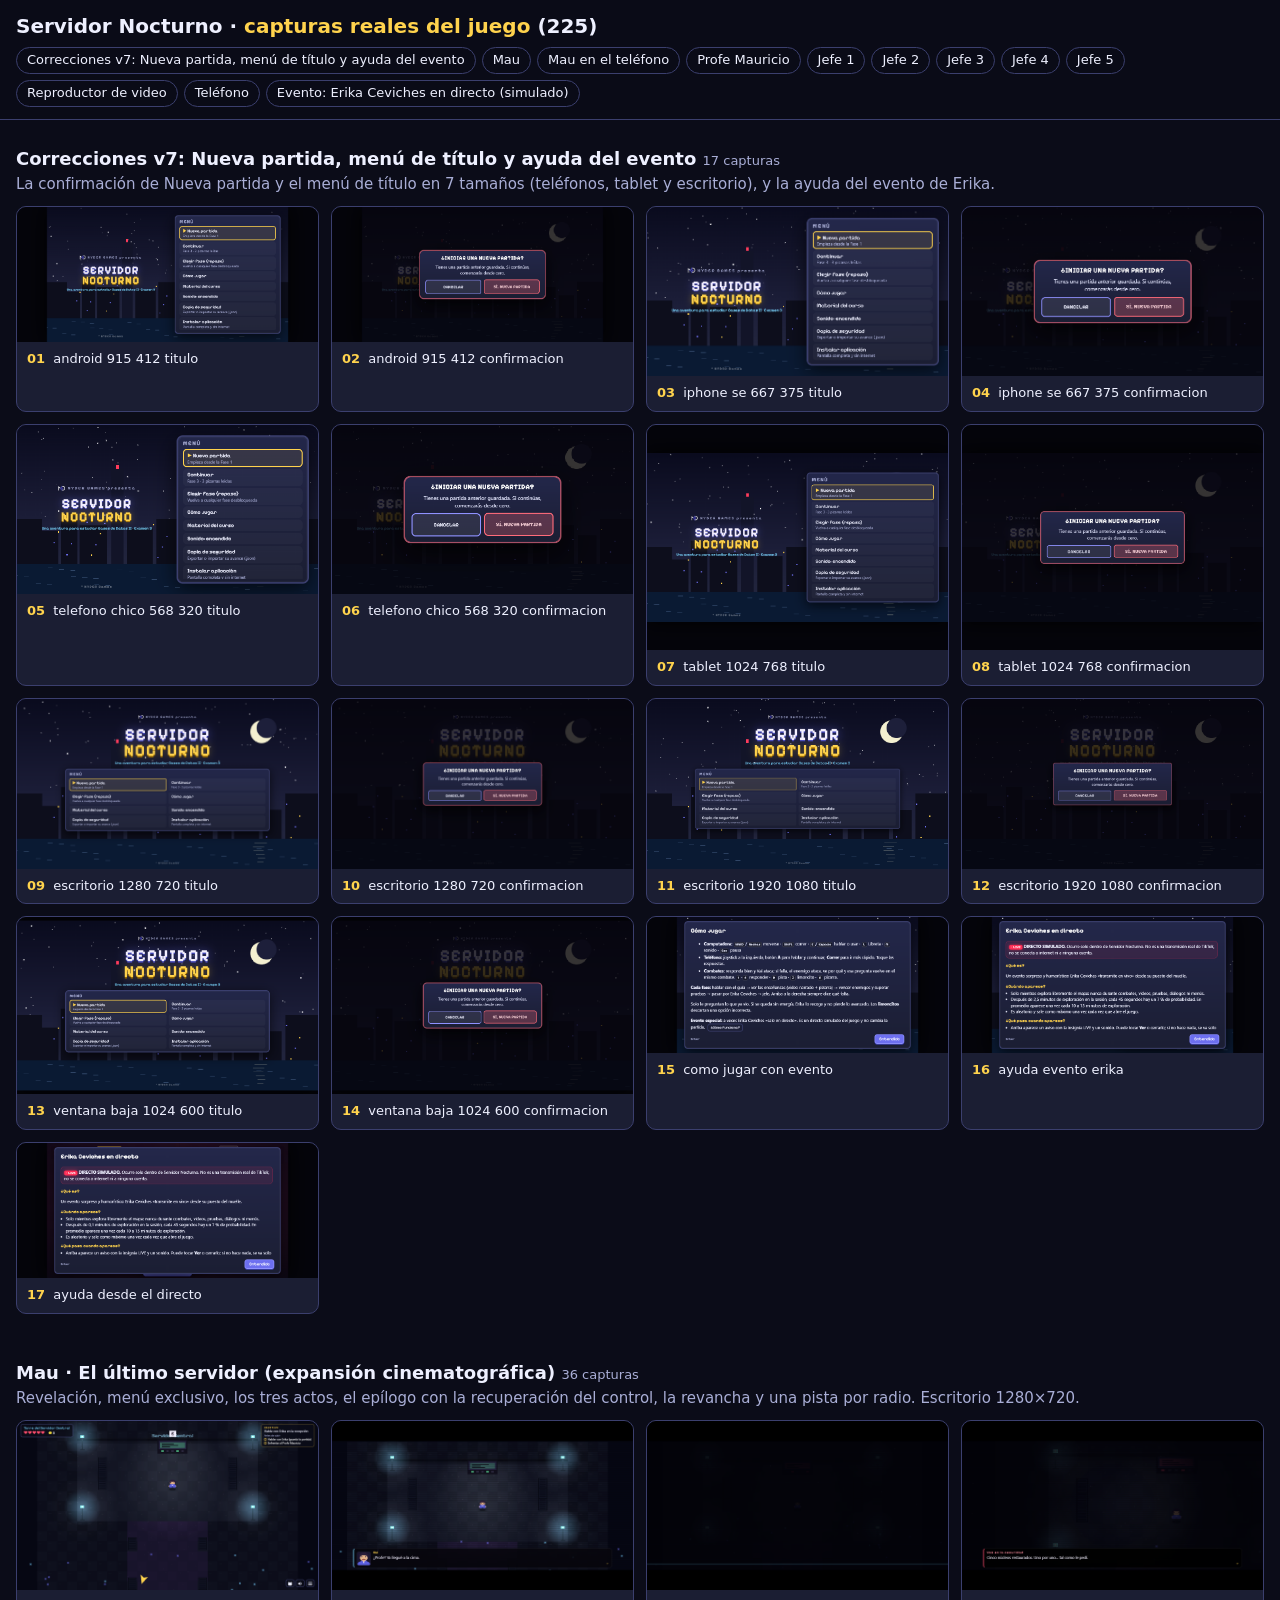
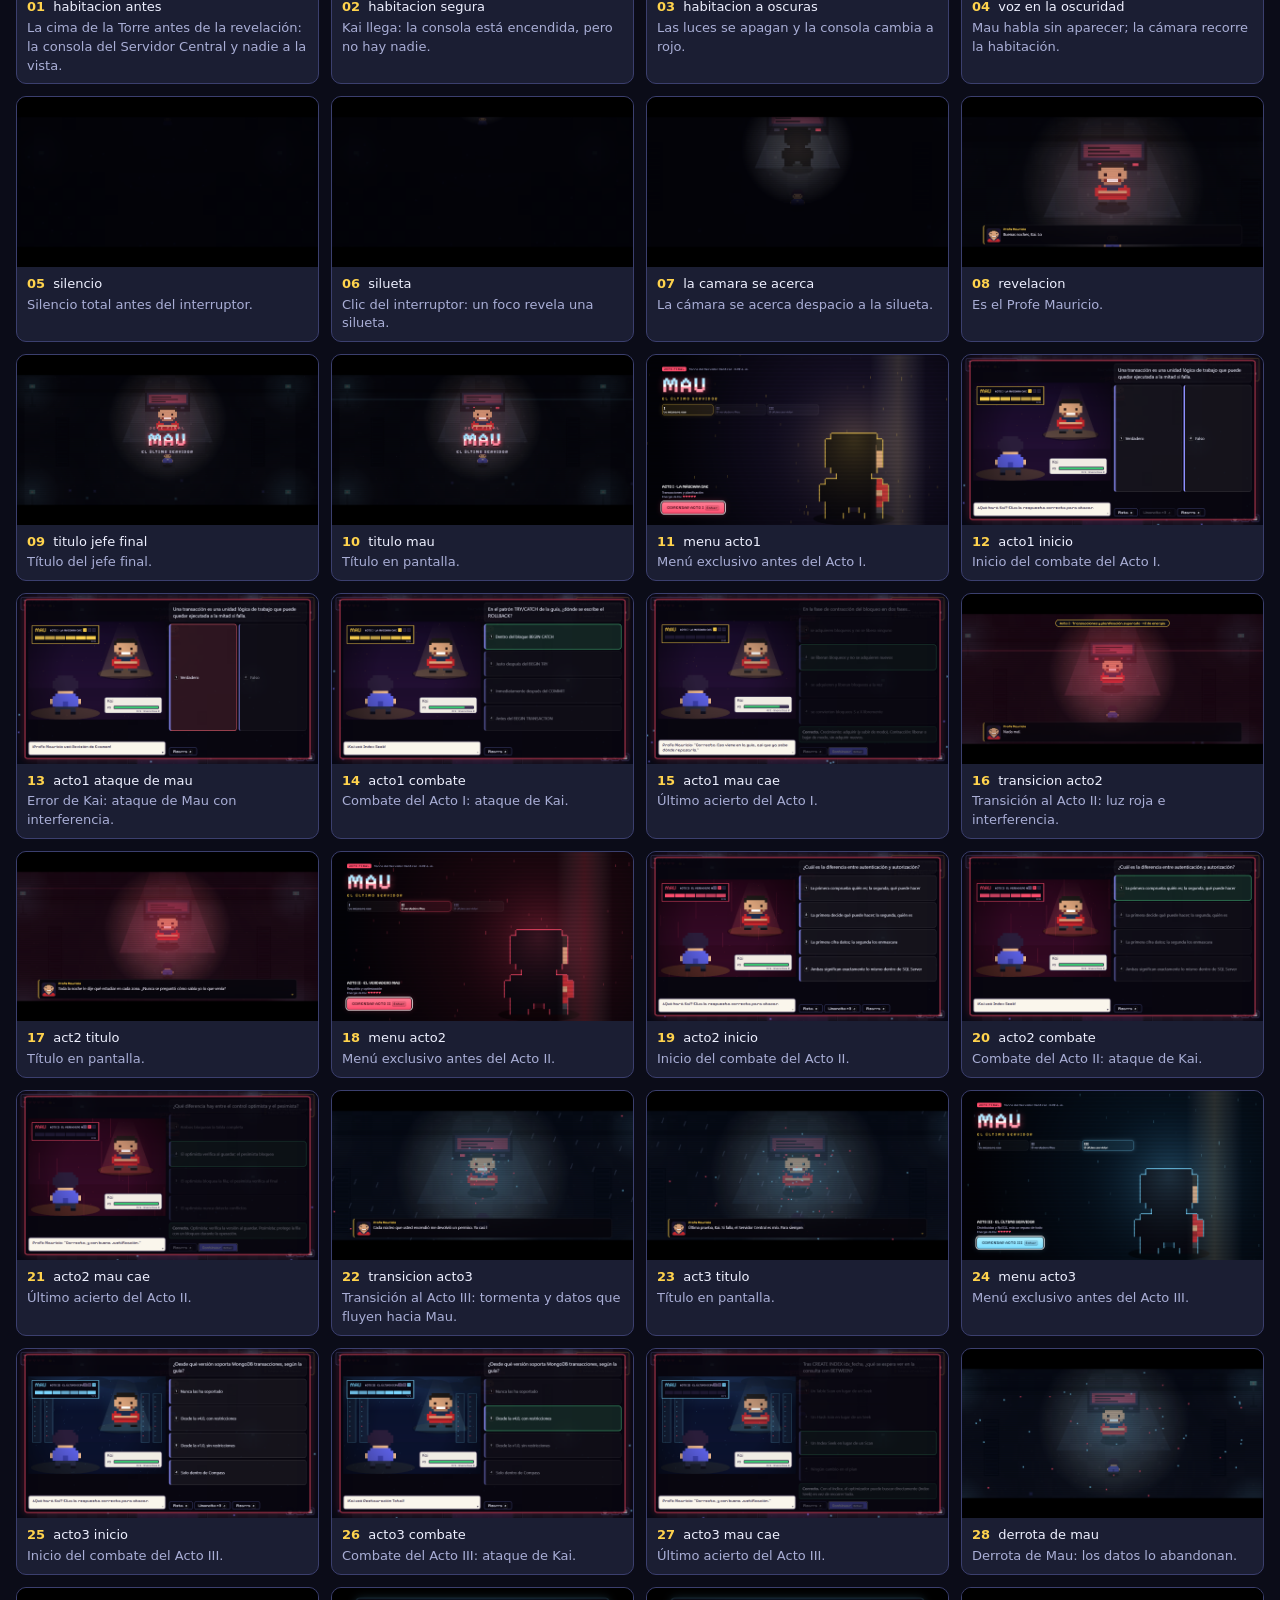
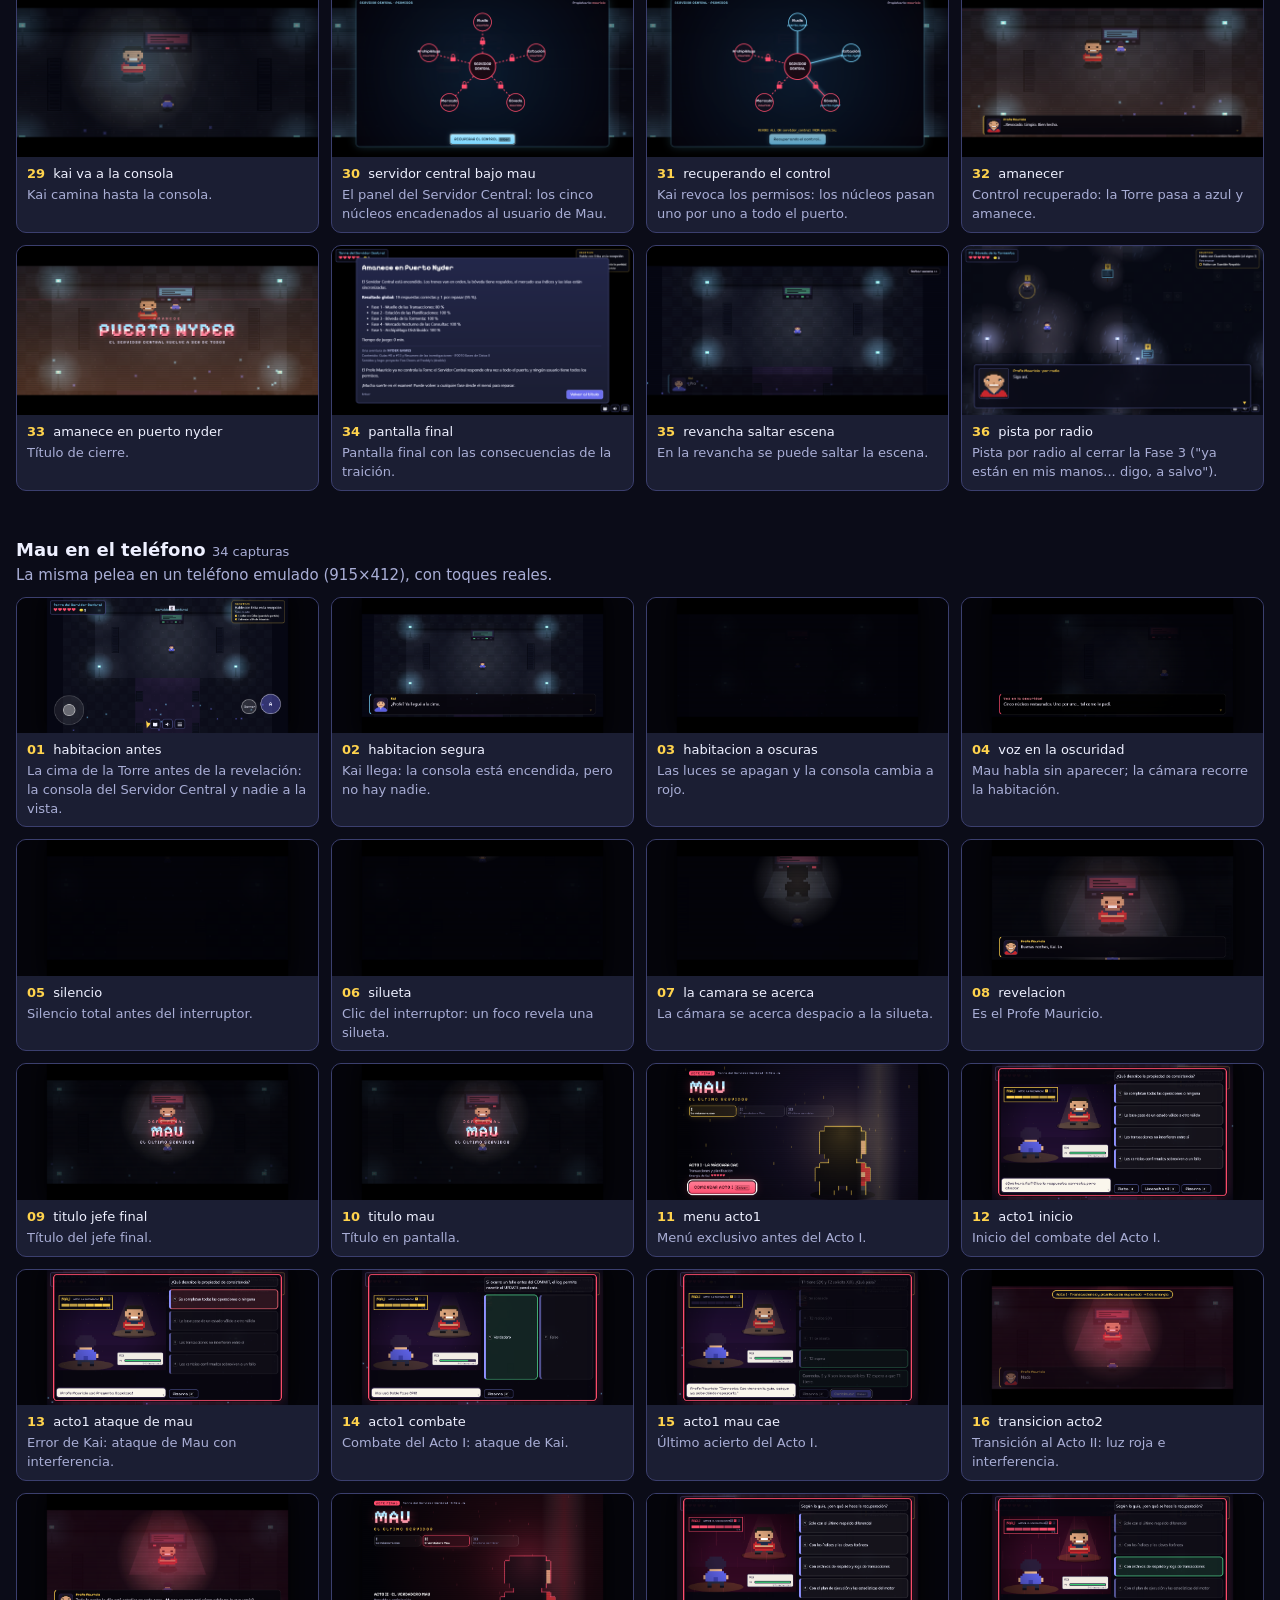
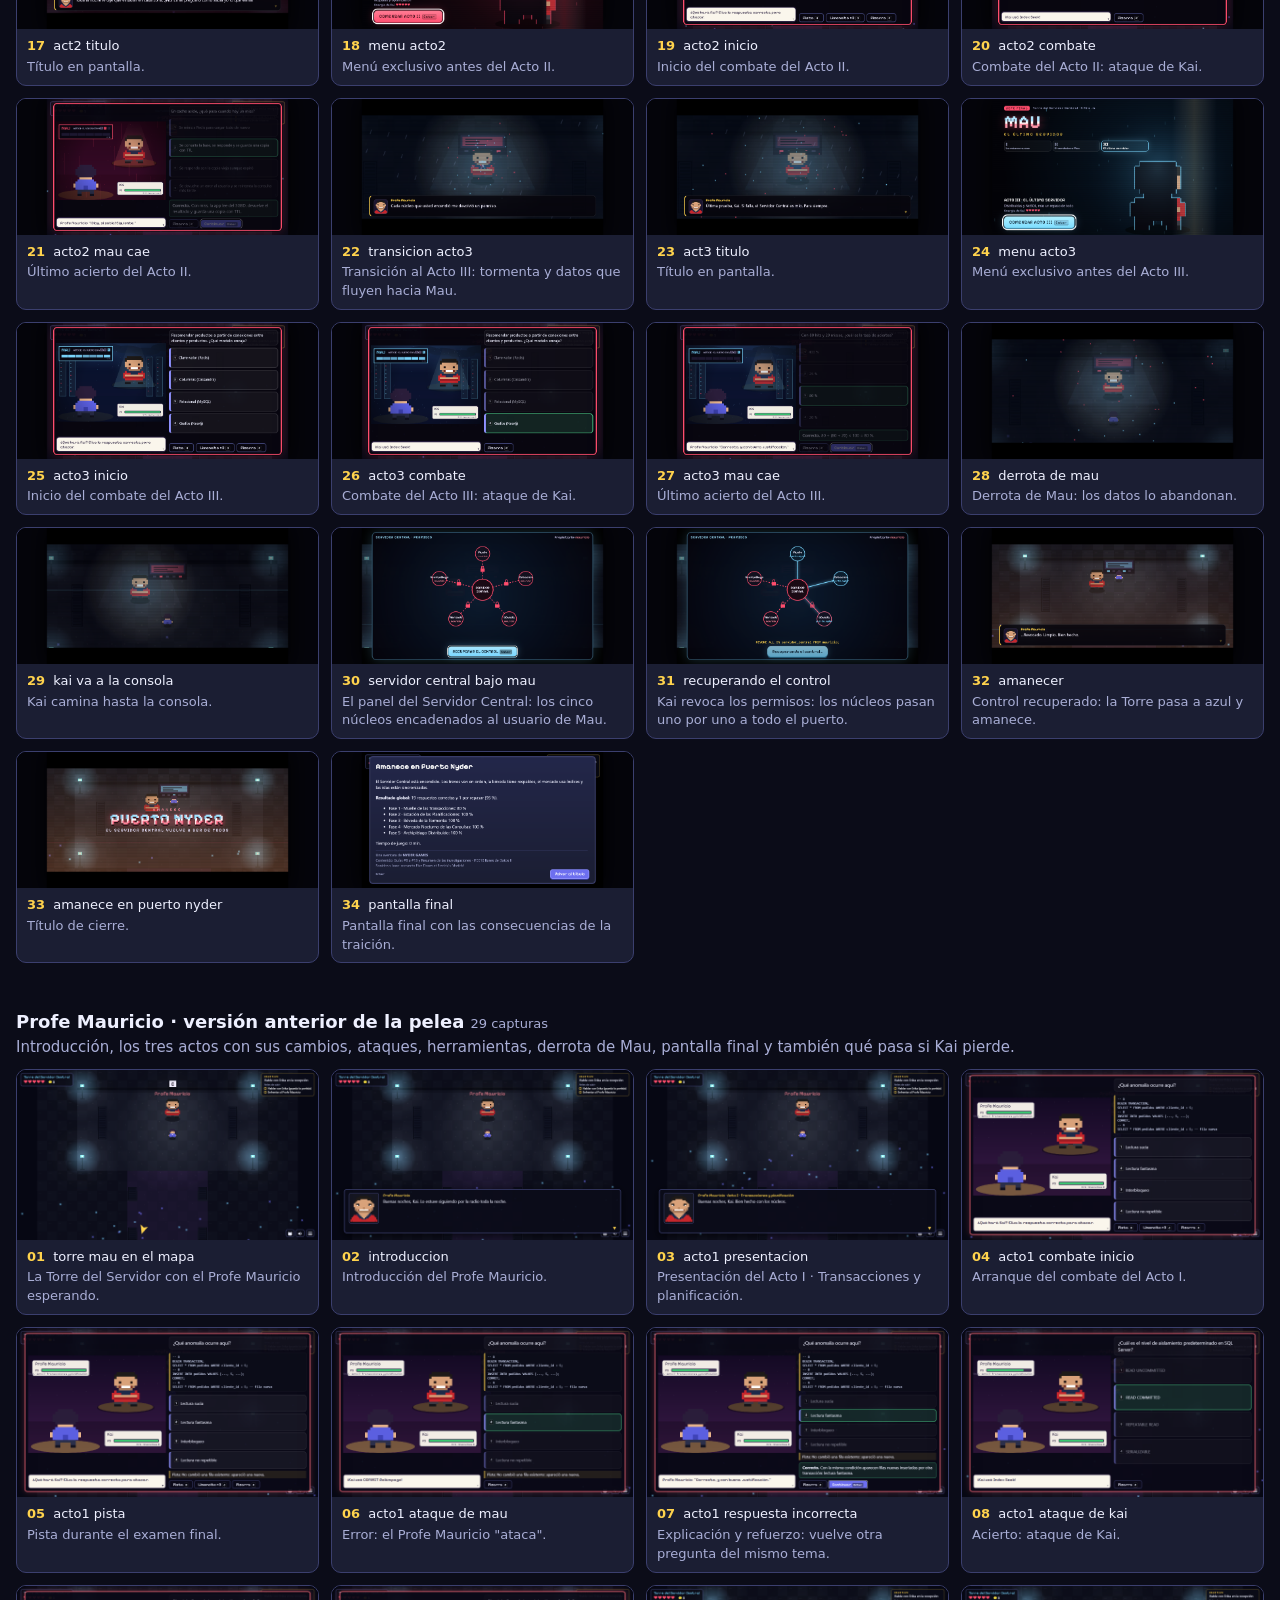
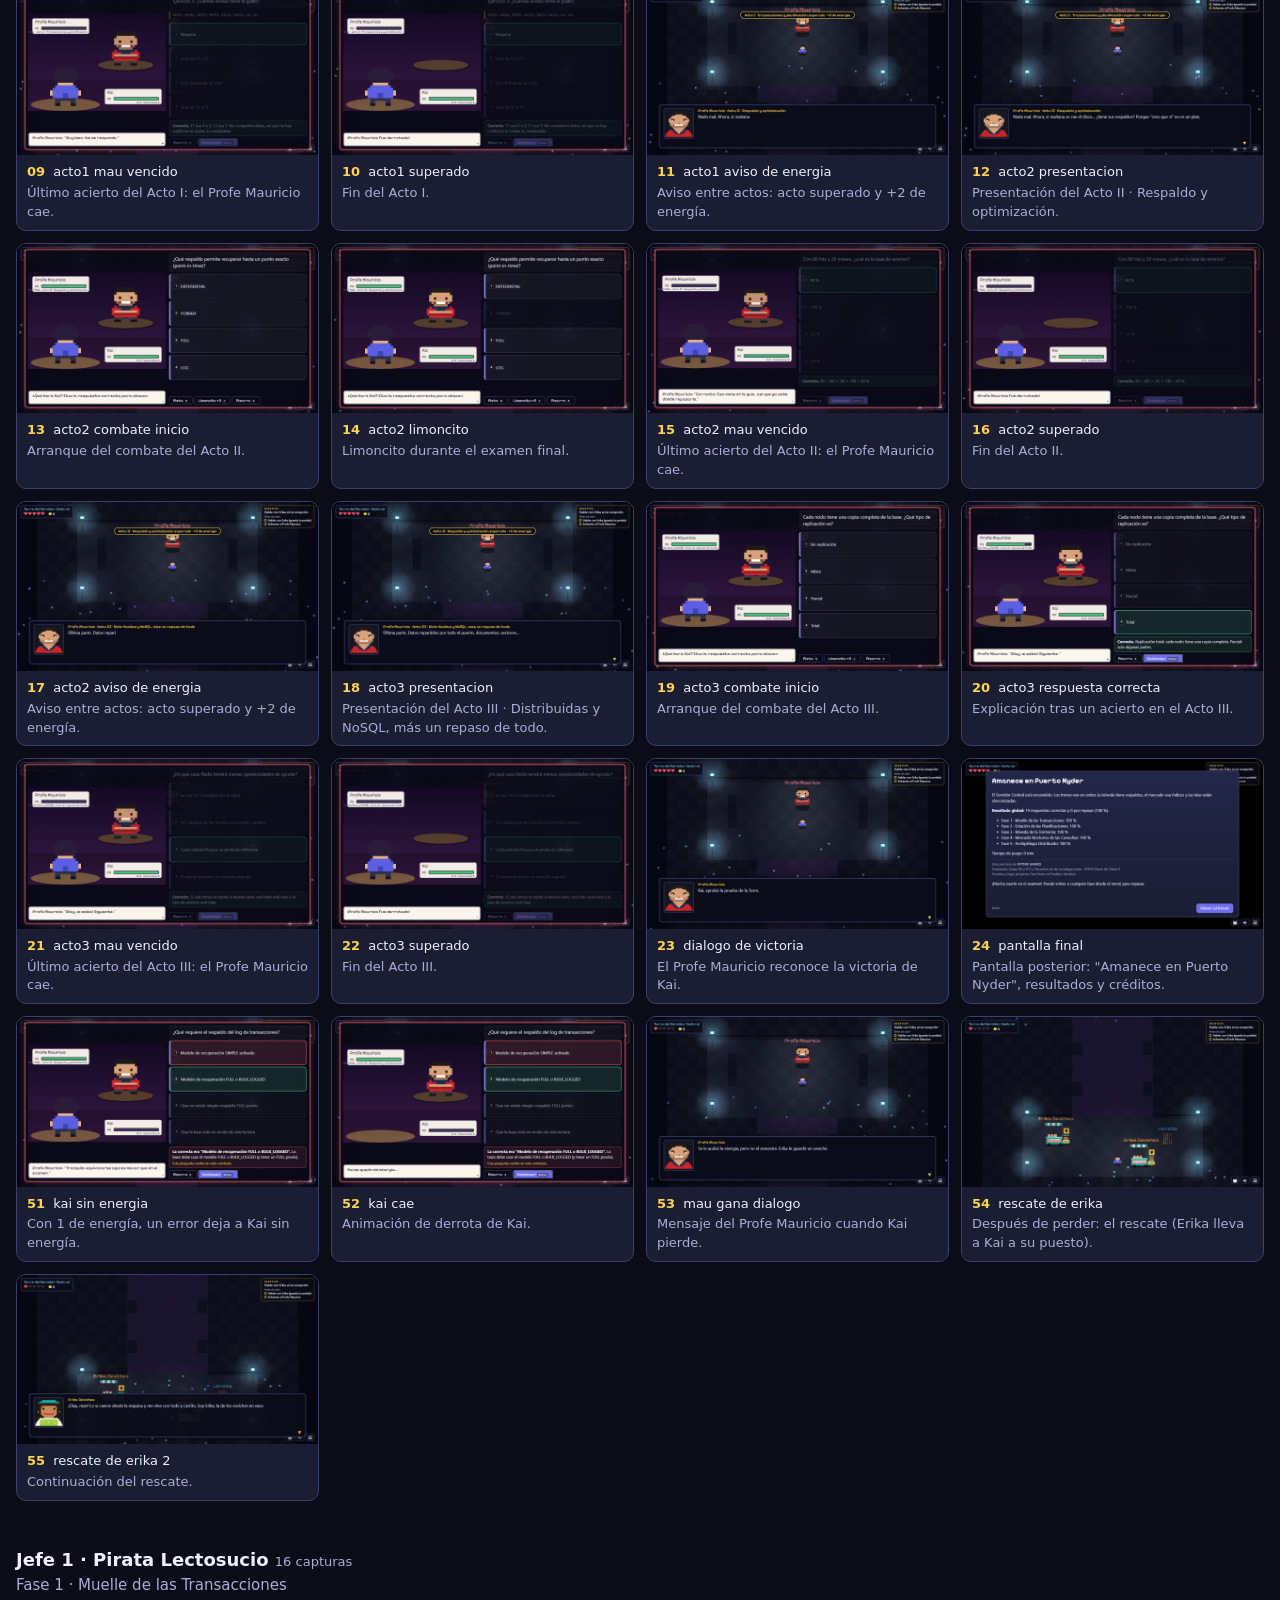
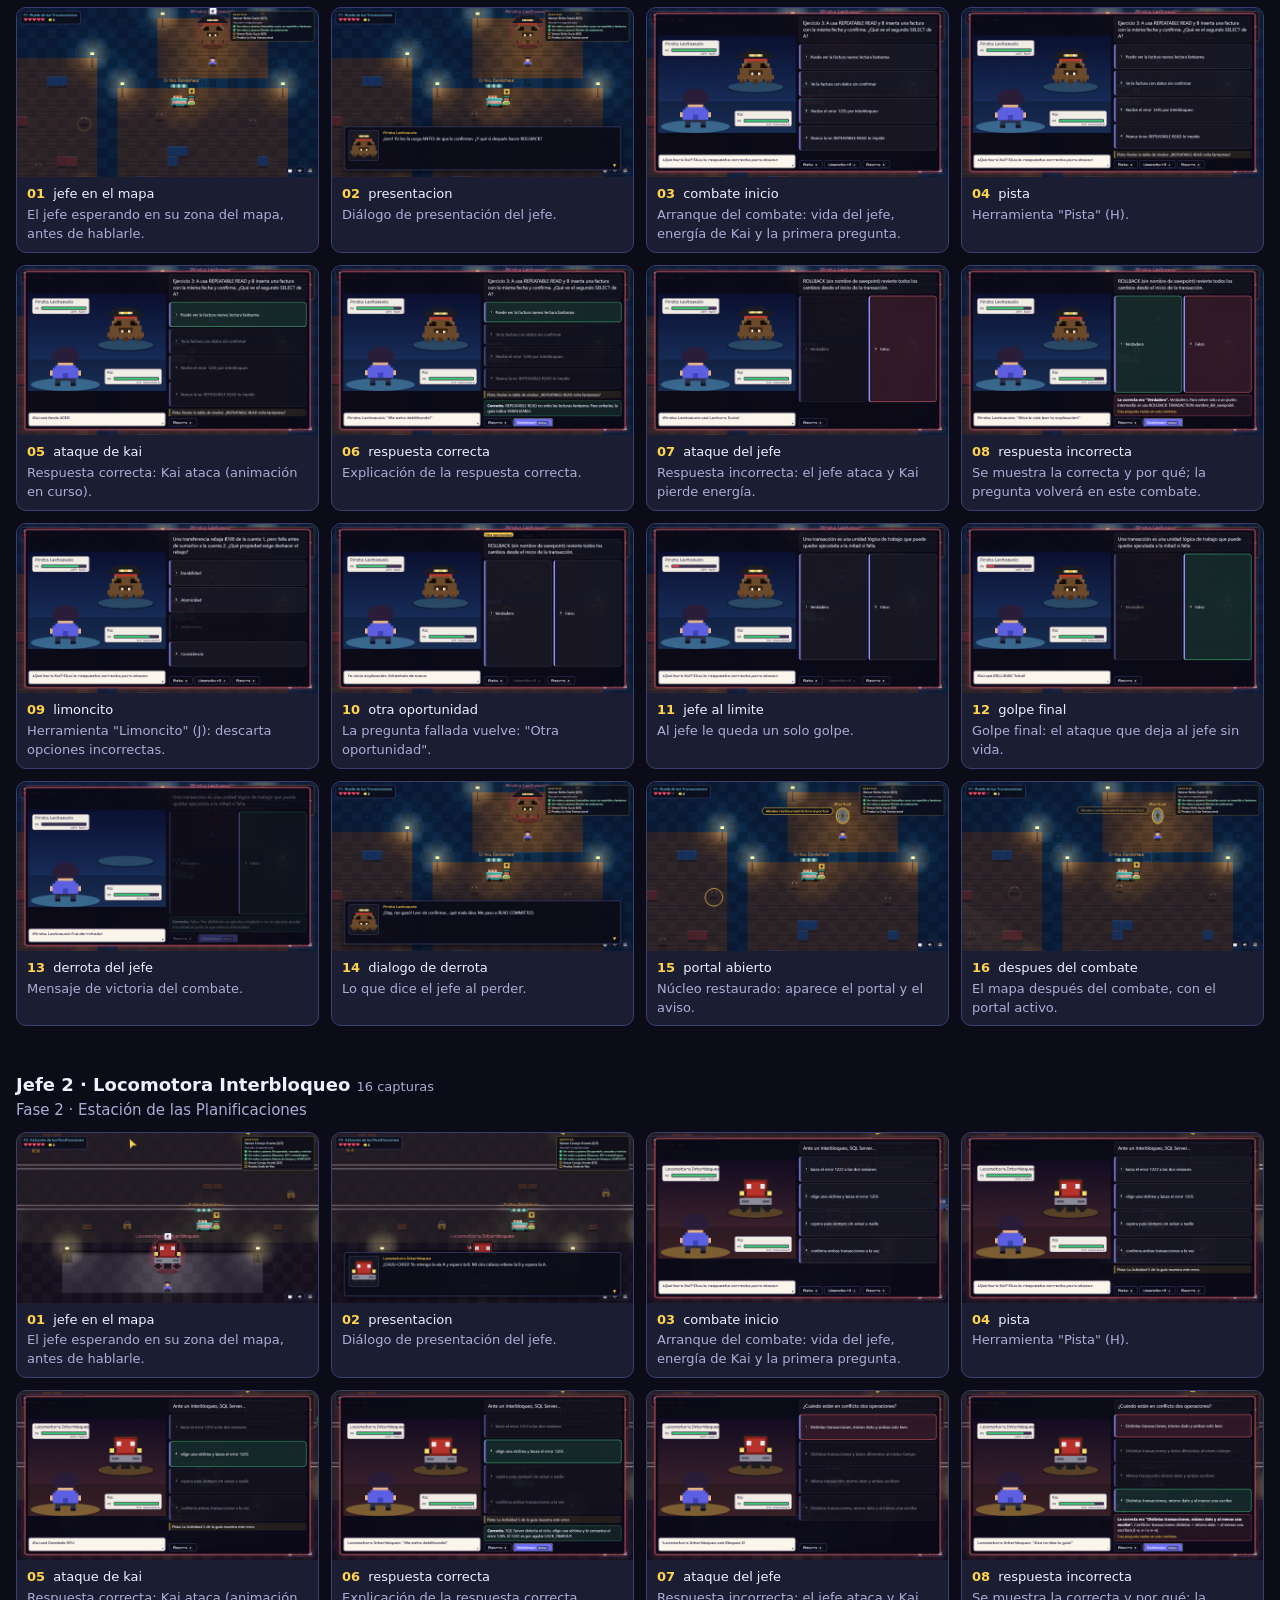
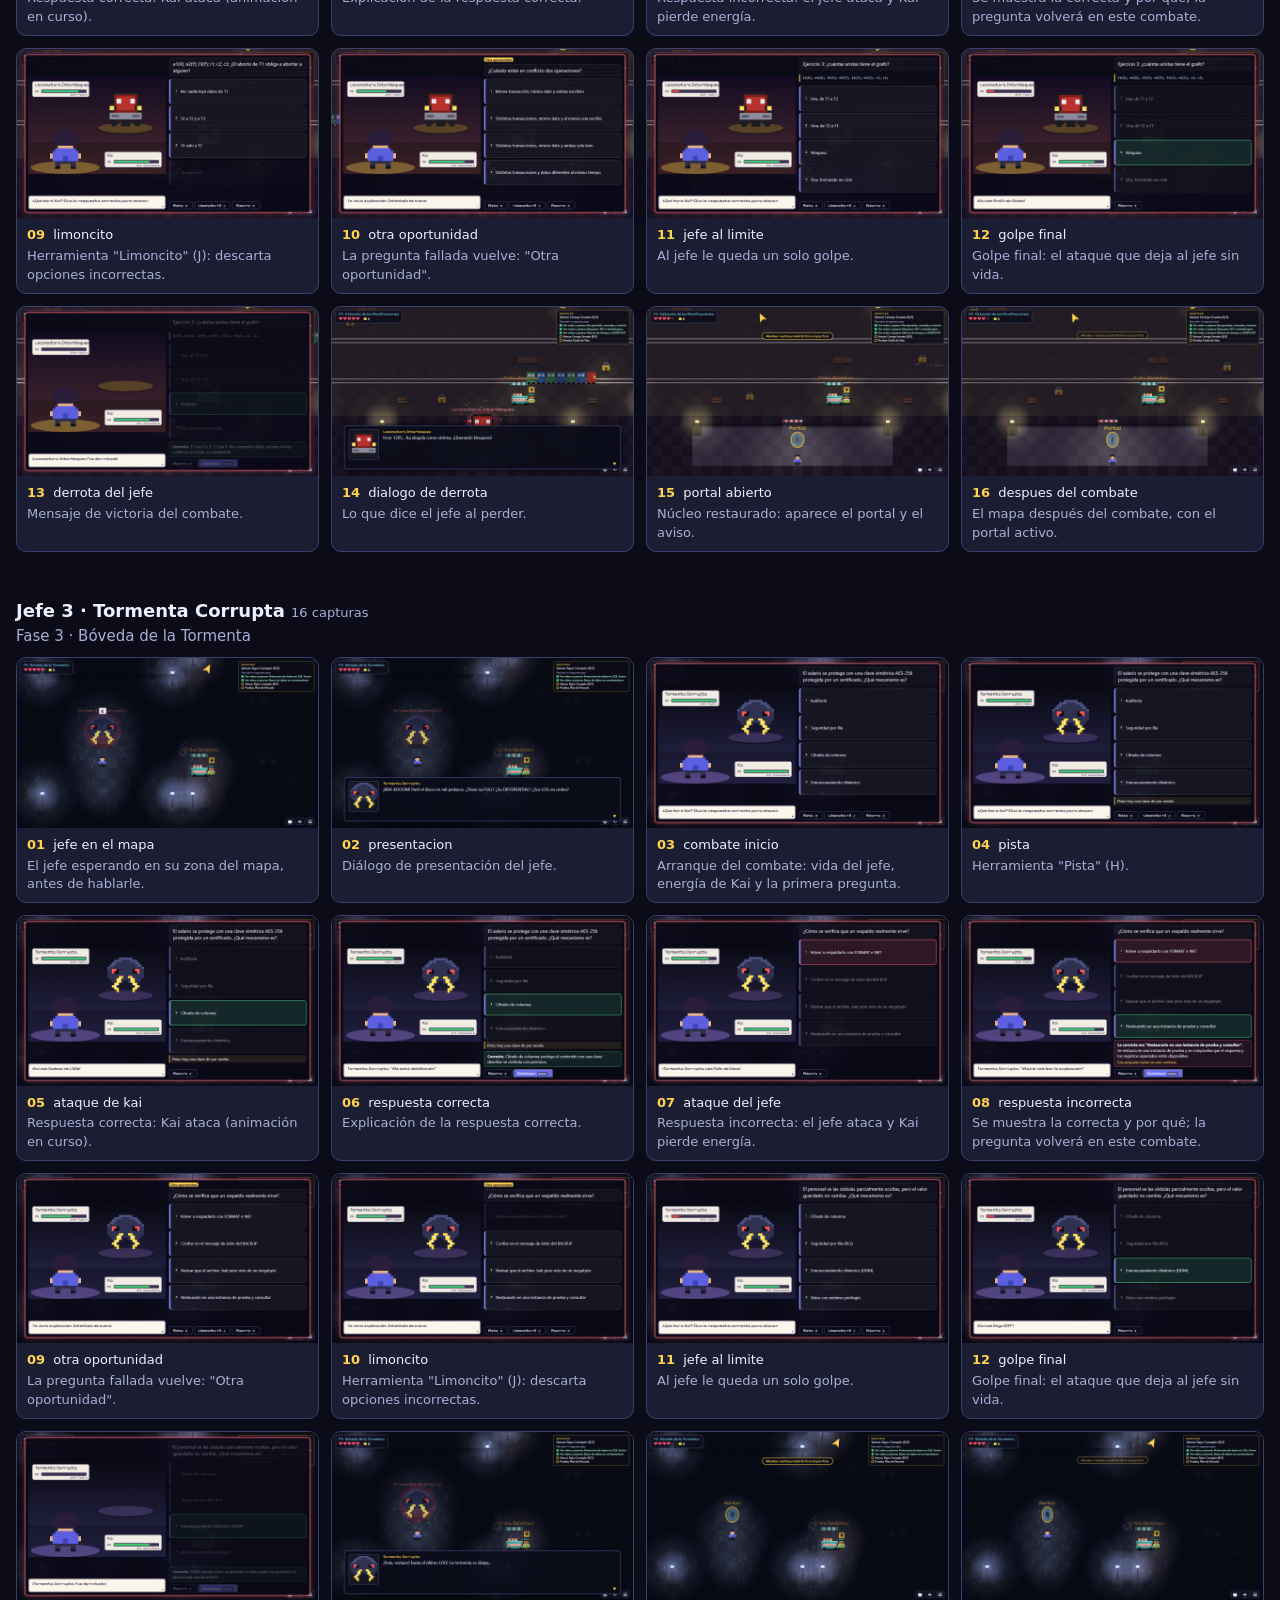
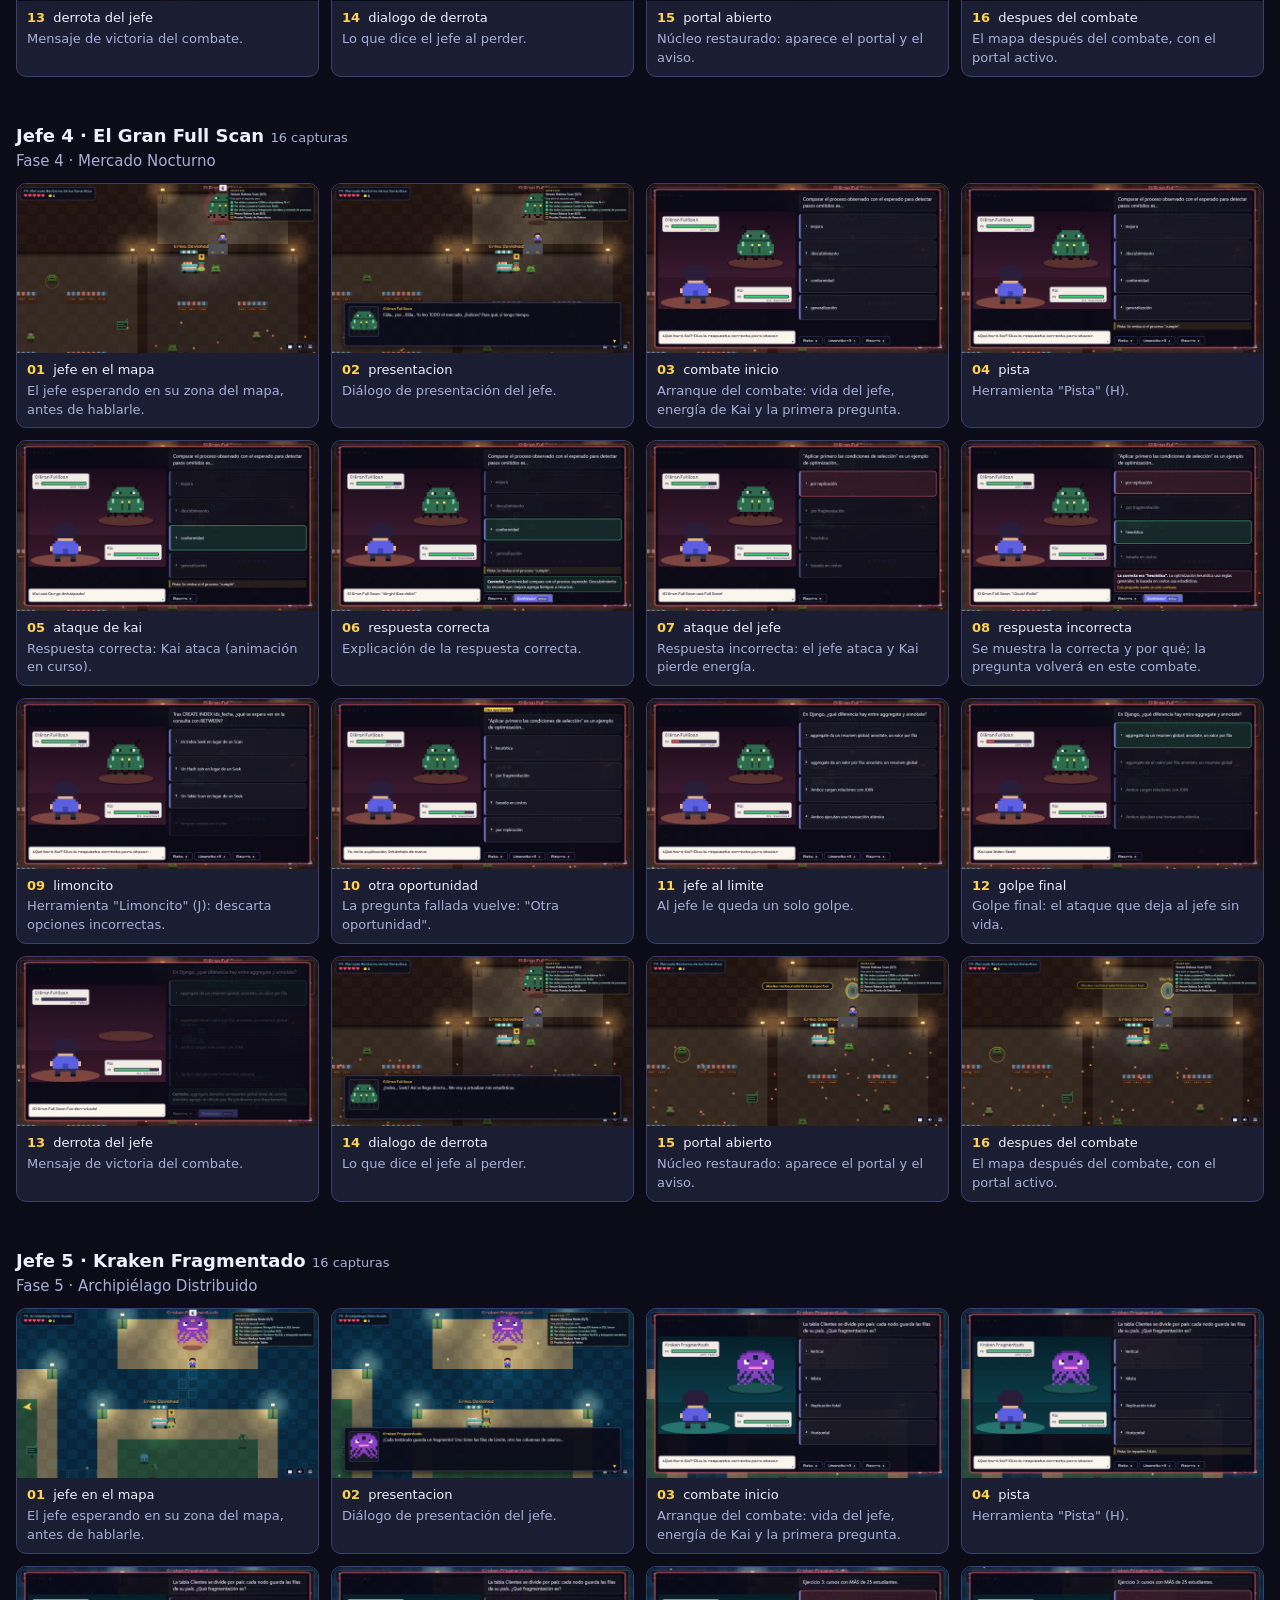
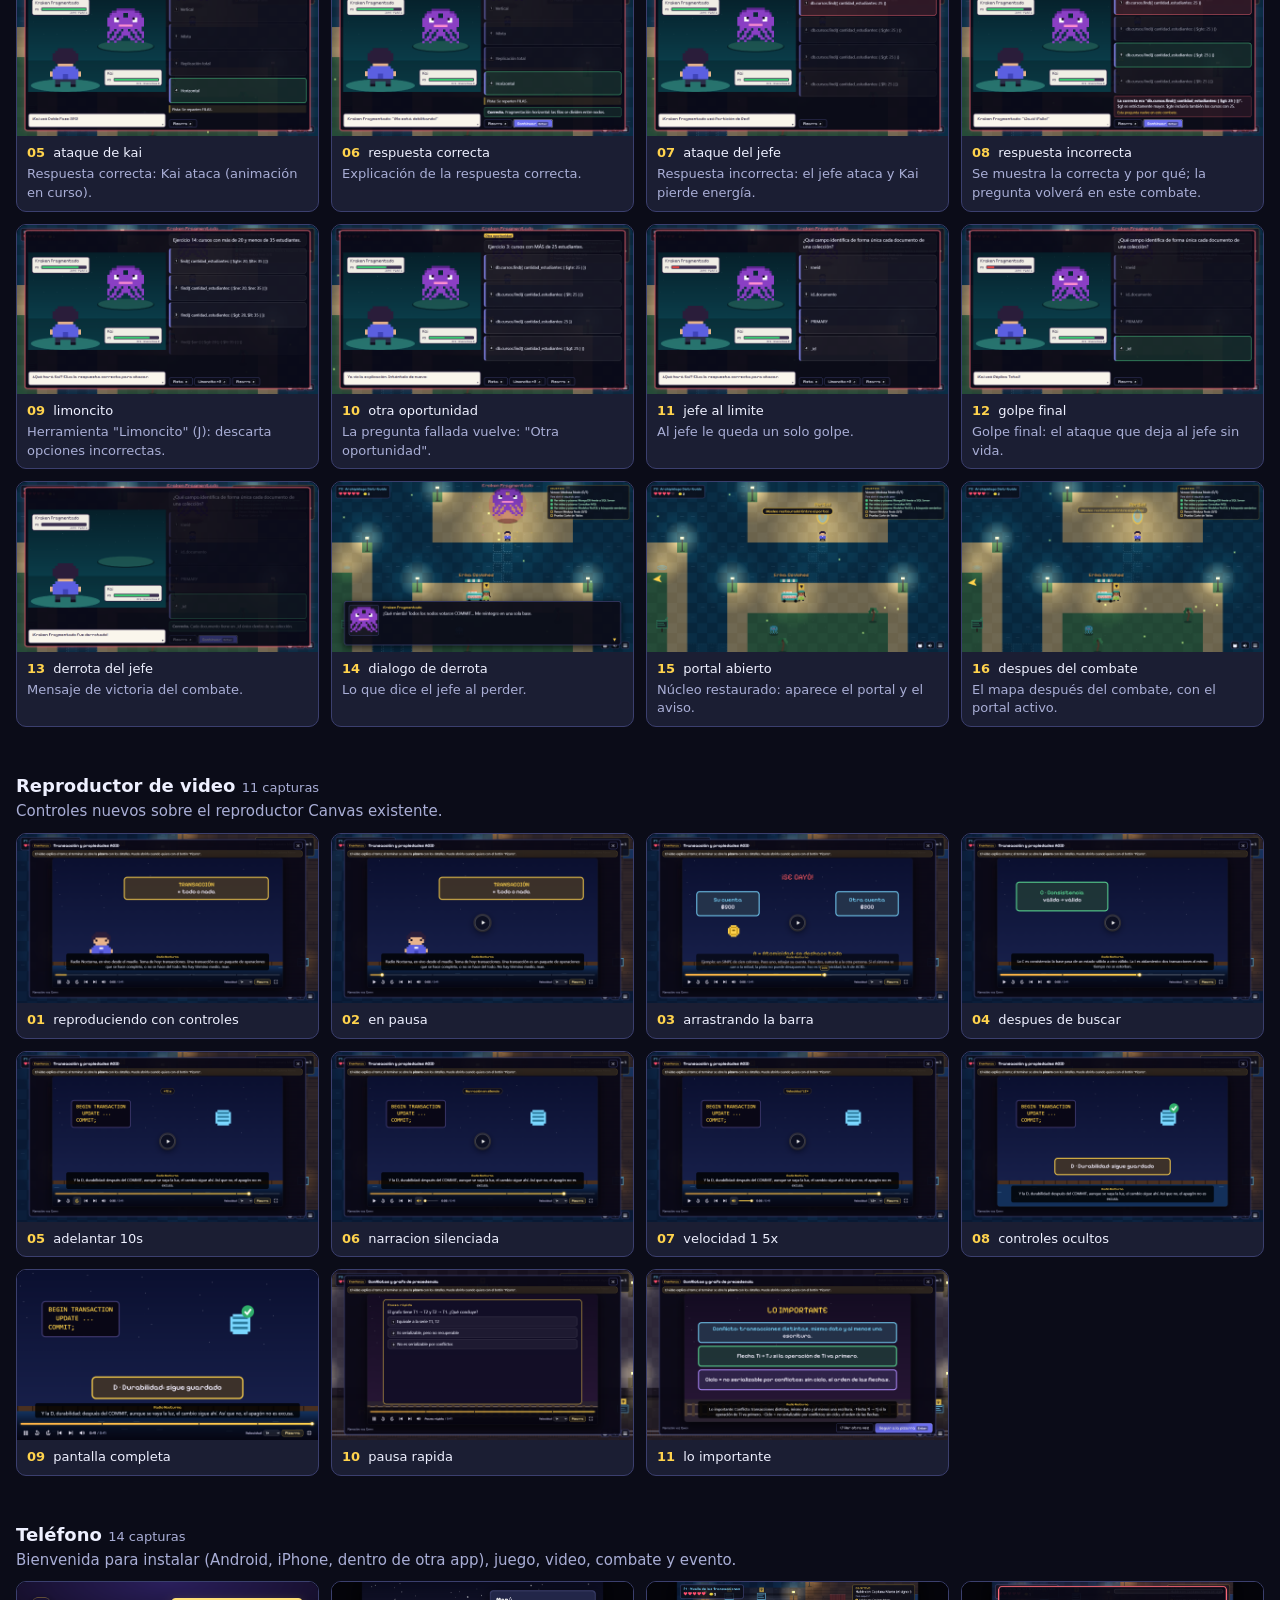
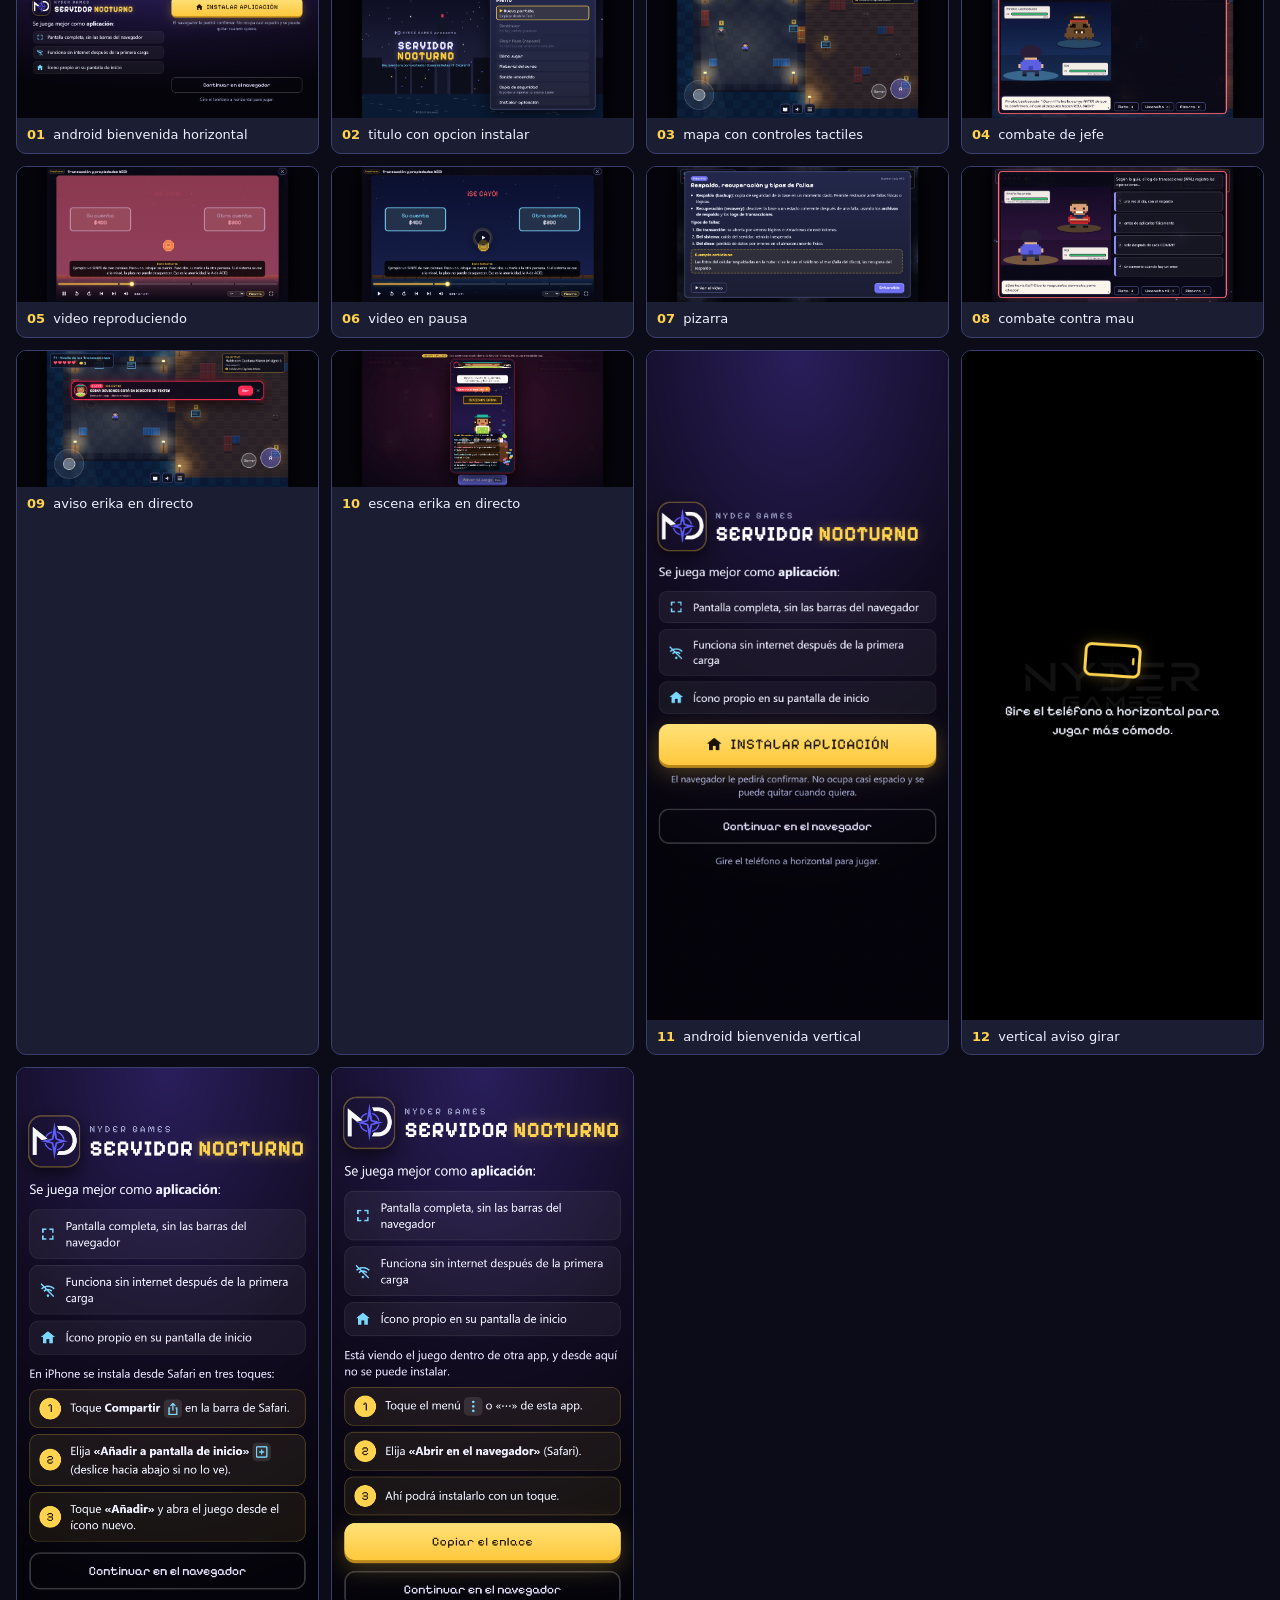
==== commit 3b538b20: "v7: corrige "Nueva partida" en teléfonos y el menú de título; ayuda del evento de Erika Nueva partid" ====
--- a/screenshots/index.html
+++ b/screenshots/index.html
@@ -9,5 +9,5 @@
 figure { margin: 0; background: #1b1e33; border: 1px solid #3b3f6e; border-radius: 10px; overflow: hidden; }
 img { display: block; width: 100%; height: auto; background: #000; } figcaption { padding: 8px 10px; font-size: 13px; }
 figcaption b { color: #ffd34d; margin-right: 4px; } figcaption span { display: block; color: #a9aed6; margin-top: 2px; }
-</style></head><body><header><h1>Servidor Nocturno · <span>capturas reales del juego</span> (208)</h1><nav><a href="#mau_cinematica">Mau</a><a href="#mau_cinematica_movil">Mau en el teléfono</a><a href="#mau">Profe Mauricio</a><a href="#boss_01_pirata_lectosucio">Jefe 1</a><a href="#boss_02_locomotora_interbloqueo">Jefe 2</a><a href="#boss_03_tormenta_corrupta">Jefe 3</a><a href="#boss_04_el_gran_full_scan">Jefe 4</a><a href="#boss_05_kraken_fragmentado">Jefe 5</a><a href="#video_player">Reproductor de video</a><a href="#mobile">Teléfono</a><a href="#live_erika">Evento: Erika Ceviches en directo (simulado)</a></nav></header><section id="mau_cinematica"><h2>Mau · El último servidor (expansión cinematográfica) <small>36 capturas</small></h2><p class="sub">Revelación, menú exclusivo, los tres actos, el epílogo con la recuperación del control, la revancha y una pista por radio. Escritorio 1280×720.</p><div class="grid"><figure><a href="mau_cinematica/01_habitacion_antes.png" target="_blank"><img loading="lazy" src="mau_cinematica/01_habitacion_antes.png" alt="habitacion antes"></a><figcaption><b>01</b> habitacion antes<span>La cima de la Torre antes de la revelación: la consola del Servidor Central y nadie a la vista.</span></figcaption></figure><figure><a href="mau_cinematica/02_habitacion_segura.png" target="_blank"><img loading="lazy" src="mau_cinematica/02_habitacion_segura.png" alt="habitacion segura"></a><figcaption><b>02</b> habitacion segura<span>Kai llega: la consola está encendida, pero no hay nadie.</span></figcaption></figure><figure><a href="mau_cinematica/03_habitacion_a_oscuras.png" target="_blank"><img loading="lazy" src="mau_cinematica/03_habitacion_a_oscuras.png" alt="habitacion a oscuras"></a><figcaption><b>03</b> habitacion a oscuras<span>Las luces se apagan y la consola cambia a rojo.</span></figcaption></figure><figure><a href="mau_cinematica/04_voz_en_la_oscuridad.png" target="_blank"><img loading="lazy" src="mau_cinematica/04_voz_en_la_oscuridad.png" alt="voz en la oscuridad"></a><figcaption><b>04</b> voz en la oscuridad<span>Mau habla sin aparecer; la cámara recorre la habitación.</span></figcaption></figure><figure><a href="mau_cinematica/05_silencio.png" target="_blank"><img loading="lazy" src="mau_cinematica/05_silencio.png" alt="silencio"></a><figcaption><b>05</b> silencio<span>Silencio total antes del interruptor.</span></figcaption></figure><figure><a href="mau_cinematica/06_silueta.png" target="_blank"><img loading="lazy" src="mau_cinematica/06_silueta.png" alt="silueta"></a><figcaption><b>06</b> silueta<span>Clic del interruptor: un foco revela una silueta.</span></figcaption></figure><figure><a href="mau_cinematica/07_la_camara_se_acerca.png" target="_blank"><img loading="lazy" src="mau_cinematica/07_la_camara_se_acerca.png" alt="la camara se acerca"></a><figcaption><b>07</b> la camara se acerca<span>La cámara se acerca despacio a la silueta.</span></figcaption></figure><figure><a href="mau_cinematica/08_revelacion.png" target="_blank"><img loading="lazy" src="mau_cinematica/08_revelacion.png" alt="revelacion"></a><figcaption><b>08</b> revelacion<span>Es el Profe Mauricio.</span></figcaption></figure><figure><a href="mau_cinematica/09_titulo_jefe_final.png" target="_blank"><img loading="lazy" src="mau_cinematica/09_titulo_jefe_final.png" alt="titulo jefe final"></a><figcaption><b>09</b> titulo jefe final<span>Título del jefe final.</span></figcaption></figure><figure><a href="mau_cinematica/10_titulo_mau.png" target="_blank"><img loading="lazy" src="mau_cinematica/10_titulo_mau.png" alt="titulo mau"></a><figcaption><b>10</b> titulo mau<span>Título en pantalla.</span></figcaption></figure><figure><a href="mau_cinematica/11_menu_acto1.png" target="_blank"><img loading="lazy" src="mau_cinematica/11_menu_acto1.png" alt="menu acto1"></a><figcaption><b>11</b> menu acto1<span>Menú exclusivo antes del Acto I.</span></figcaption></figure><figure><a href="mau_cinematica/12_acto1_inicio.png" target="_blank"><img loading="lazy" src="mau_cinematica/12_acto1_inicio.png" alt="acto1 inicio"></a><figcaption><b>12</b> acto1 inicio<span>Inicio del combate del Acto I.</span></figcaption></figure><figure><a href="mau_cinematica/13_acto1_ataque_de_mau.png" target="_blank"><img loading="lazy" src="mau_cinematica/13_acto1_ataque_de_mau.png" alt="acto1 ataque de mau"></a><figcaption><b>13</b> acto1 ataque de mau<span>Error de Kai: ataque de Mau con interferencia.</span></figcaption></figure><figure><a href="mau_cinematica/14_acto1_combate.png" target="_blank"><img loading="lazy" src="mau_cinematica/14_acto1_combate.png" alt="acto1 combate"></a><figcaption><b>14</b> acto1 combate<span>Combate del Acto I: ataque de Kai.</span></figcaption></figure><figure><a href="mau_cinematica/15_acto1_mau_cae.png" target="_blank"><img loading="lazy" src="mau_cinematica/15_acto1_mau_cae.png" alt="acto1 mau cae"></a><figcaption><b>15</b> acto1 mau cae<span>Último acierto del Acto I.</span></figcaption></figure><figure><a href="mau_cinematica/16_transicion_acto2.png" target="_blank"><img loading="lazy" src="mau_cinematica/16_transicion_acto2.png" alt="transicion acto2"></a><figcaption><b>16</b> transicion acto2<span>Transición al Acto II: luz roja e interferencia.</span></figcaption></figure><figure><a href="mau_cinematica/17_act2_titulo.png" target="_blank"><img loading="lazy" src="mau_cinematica/17_act2_titulo.png" alt="act2 titulo"></a><figcaption><b>17</b> act2 titulo<span>Título en pantalla.</span></figcaption></figure><figure><a href="mau_cinematica/18_menu_acto2.png" target="_blank"><img loading="lazy" src="mau_cinematica/18_menu_acto2.png" alt="menu acto2"></a><figcaption><b>18</b> menu acto2<span>Menú exclusivo antes del Acto II.</span></figcaption></figure><figure><a href="mau_cinematica/19_acto2_inicio.png" target="_blank"><img loading="lazy" src="mau_cinematica/19_acto2_inicio.png" alt="acto2 inicio"></a><figcaption><b>19</b> acto2 inicio<span>Inicio del combate del Acto II.</span></figcaption></figure><figure><a href="mau_cinematica/20_acto2_combate.png" target="_blank"><img loading="lazy" src="mau_cinematica/20_acto2_combate.png" alt="acto2 combate"></a><figcaption><b>20</b> acto2 combate<span>Combate del Acto II: ataque de Kai.</span></figcaption></figure><figure><a href="mau_cinematica/21_acto2_mau_cae.png" target="_blank"><img loading="lazy" src="mau_cinematica/21_acto2_mau_cae.png" alt="acto2 mau cae"></a><figcaption><b>21</b> acto2 mau cae<span>Último acierto del Acto II.</span></figcaption></figure><figure><a href="mau_cinematica/22_transicion_acto3.png" target="_blank"><img loading="lazy" src="mau_cinematica/22_transicion_acto3.png" alt="transicion acto3"></a><figcaption><b>22</b> transicion acto3<span>Transición al Acto III: tormenta y datos que fluyen hacia Mau.</span></figcaption></figure><figure><a href="mau_cinematica/23_act3_titulo.png" target="_blank"><img loading="lazy" src="mau_cinematica/23_act3_titulo.png" alt="act3 titulo"></a><figcaption><b>23</b> act3 titulo<span>Título en pantalla.</span></figcaption></figure><figure><a href="mau_cinematica/24_menu_acto3.png" target="_blank"><img loading="lazy" src="mau_cinematica/24_menu_acto3.png" alt="menu acto3"></a><figcaption><b>24</b> menu acto3<span>Menú exclusivo antes del Acto III.</span></figcaption></figure><figure><a href="mau_cinematica/25_acto3_inicio.png" target="_blank"><img loading="lazy" src="mau_cinematica/25_acto3_inicio.png" alt="acto3 inicio"></a><figcaption><b>25</b> acto3 inicio<span>Inicio del combate del Acto III.</span></figcaption></figure><figure><a href="mau_cinematica/26_acto3_combate.png" target="_blank"><img loading="lazy" src="mau_cinematica/26_acto3_combate.png" alt="acto3 combate"></a><figcaption><b>26</b> acto3 combate<span>Combate del Acto III: ataque de Kai.</span></figcaption></figure><figure><a href="mau_cinematica/27_acto3_mau_cae.png" target="_blank"><img loading="lazy" src="mau_cinematica/27_acto3_mau_cae.png" alt="acto3 mau cae"></a><figcaption><b>27</b> acto3 mau cae<span>Último acierto del Acto III.</span></figcaption></figure><figure><a href="mau_cinematica/28_derrota_de_mau.png" target="_blank"><img loading="lazy" src="mau_cinematica/28_derrota_de_mau.png" alt="derrota de mau"></a><figcaption><b>28</b> derrota de mau<span>Derrota de Mau: los datos lo abandonan.</span></figcaption></figure><figure><a href="mau_cinematica/29_kai_va_a_la_consola.png" target="_blank"><img loading="lazy" src="mau_cinematica/29_kai_va_a_la_consola.png" alt="kai va a la consola"></a><figcaption><b>29</b> kai va a la consola<span>Kai camina hasta la consola.</span></figcaption></figure><figure><a href="mau_cinematica/30_servidor_central_bajo_mau.png" target="_blank"><img loading="lazy" src="mau_cinematica/30_servidor_central_bajo_mau.png" alt="servidor central bajo mau"></a><figcaption><b>30</b> servidor central bajo mau<span>El panel del Servidor Central: los cinco núcleos encadenados al usuario de Mau.</span></figcaption></figure><figure><a href="mau_cinematica/31_recuperando_el_control.png" target="_blank"><img loading="lazy" src="mau_cinematica/31_recuperando_el_control.png" alt="recuperando el control"></a><figcaption><b>31</b> recuperando el control<span>Kai revoca los permisos: los núcleos pasan uno por uno a todo el puerto.</span></figcaption></figure><figure><a href="mau_cinematica/32_amanecer.png" target="_blank"><img loading="lazy" src="mau_cinematica/32_amanecer.png" alt="amanecer"></a><figcaption><b>32</b> amanecer<span>Control recuperado: la Torre pasa a azul y amanece.</span></figcaption></figure><figure><a href="mau_cinematica/33_amanece_en_puerto_nyder.png" target="_blank"><img loading="lazy" src="mau_cinematica/33_amanece_en_puerto_nyder.png" alt="amanece en puerto nyder"></a><figcaption><b>33</b> amanece en puerto nyder<span>Título de cierre.</span></figcaption></figure><figure><a href="mau_cinematica/34_pantalla_final.png" target="_blank"><img loading="lazy" src="mau_cinematica/34_pantalla_final.png" alt="pantalla final"></a><figcaption><b>34</b> pantalla final<span>Pantalla final con las consecuencias de la traición.</span></figcaption></figure><figure><a href="mau_cinematica/35_revancha_saltar_escena.png" target="_blank"><img loading="lazy" src="mau_cinematica/35_revancha_saltar_escena.png" alt="revancha saltar escena"></a><figcaption><b>35</b> revancha saltar escena<span>En la revancha se puede saltar la escena.</span></figcaption></figure><figure><a href="mau_cinematica/36_pista_por_radio.png" target="_blank"><img loading="lazy" src="mau_cinematica/36_pista_por_radio.png" alt="pista por radio"></a><figcaption><b>36</b> pista por radio<span>Pista por radio al cerrar la Fase 3 (&quot;ya están en mis manos... digo, a salvo&quot;).</span></figcaption></figure></div></section><section id="mau_cinematica_movil"><h2>Mau en el teléfono <small>34 capturas</small></h2><p class="sub">La misma pelea en un teléfono emulado (915×412), con toques reales.</p><div class="grid"><figure><a href="mau_cinematica_movil/01_habitacion_antes.png" target="_blank"><img loading="lazy" src="mau_cinematica_movil/01_habitacion_antes.png" alt="habitacion antes"></a><figcaption><b>01</b> habitacion antes<span>La cima de la Torre antes de la revelación: la consola del Servidor Central y nadie a la vista.</span></figcaption></figure><figure><a href="mau_cinematica_movil/02_habitacion_segura.png" target="_blank"><img loading="lazy" src="mau_cinematica_movil/02_habitacion_segura.png" alt="habitacion segura"></a><figcaption><b>02</b> habitacion segura<span>Kai llega: la consola está encendida, pero no hay nadie.</span></figcaption></figure><figure><a href="mau_cinematica_movil/03_habitacion_a_oscuras.png" target="_blank"><img loading="lazy" src="mau_cinematica_movil/03_habitacion_a_oscuras.png" alt="habitacion a oscuras"></a><figcaption><b>03</b> habitacion a oscuras<span>Las luces se apagan y la consola cambia a rojo.</span></figcaption></figure><figure><a href="mau_cinematica_movil/04_voz_en_la_oscuridad.png" target="_blank"><img loading="lazy" src="mau_cinematica_movil/04_voz_en_la_oscuridad.png" alt="voz en la oscuridad"></a><figcaption><b>04</b> voz en la oscuridad<span>Mau habla sin aparecer; la cámara recorre la habitación.</span></figcaption></figure><figure><a href="mau_cinematica_movil/05_silencio.png" target="_blank"><img loading="lazy" src="mau_cinematica_movil/05_silencio.png" alt="silencio"></a><figcaption><b>05</b> silencio<span>Silencio total antes del interruptor.</span></figcaption></figure><figure><a href="mau_cinematica_movil/06_silueta.png" target="_blank"><img loading="lazy" src="mau_cinematica_movil/06_silueta.png" alt="silueta"></a><figcaption><b>06</b> silueta<span>Clic del interruptor: un foco revela una silueta.</span></figcaption></figure><figure><a href="mau_cinematica_movil/07_la_camara_se_acerca.png" target="_blank"><img loading="lazy" src="mau_cinematica_movil/07_la_camara_se_acerca.png" alt="la camara se acerca"></a><figcaption><b>07</b> la camara se acerca<span>La cámara se acerca despacio a la silueta.</span></figcaption></figure><figure><a href="mau_cinematica_movil/08_revelacion.png" target="_blank"><img loading="lazy" src="mau_cinematica_movil/08_revelacion.png" alt="revelacion"></a><figcaption><b>08</b> revelacion<span>Es el Profe Mauricio.</span></figcaption></figure><figure><a href="mau_cinematica_movil/09_titulo_jefe_final.png" target="_blank"><img loading="lazy" src="mau_cinematica_movil/09_titulo_jefe_final.png" alt="titulo jefe final"></a><figcaption><b>09</b> titulo jefe final<span>Título del jefe final.</span></figcaption></figure><figure><a href="mau_cinematica_movil/10_titulo_mau.png" target="_blank"><img loading="lazy" src="mau_cinematica_movil/10_titulo_mau.png" alt="titulo mau"></a><figcaption><b>10</b> titulo mau<span>Título en pantalla.</span></figcaption></figure><figure><a href="mau_cinematica_movil/11_menu_acto1.png" target="_blank"><img loading="lazy" src="mau_cinematica_movil/11_menu_acto1.png" alt="menu acto1"></a><figcaption><b>11</b> menu acto1<span>Menú exclusivo antes del Acto I.</span></figcaption></figure><figure><a href="mau_cinematica_movil/12_acto1_inicio.png" target="_blank"><img loading="lazy" src="mau_cinematica_movil/12_acto1_inicio.png" alt="acto1 inicio"></a><figcaption><b>12</b> acto1 inicio<span>Inicio del combate del Acto I.</span></figcaption></figure><figure><a href="mau_cinematica_movil/13_acto1_ataque_de_mau.png" target="_blank"><img loading="lazy" src="mau_cinematica_movil/13_acto1_ataque_de_mau.png" alt="acto1 ataque de mau"></a><figcaption><b>13</b> acto1 ataque de mau<span>Error de Kai: ataque de Mau con interferencia.</span></figcaption></figure><figure><a href="mau_cinematica_movil/14_acto1_combate.png" target="_blank"><img loading="lazy" src="mau_cinematica_movil/14_acto1_combate.png" alt="acto1 combate"></a><figcaption><b>14</b> acto1 combate<span>Combate del Acto I: ataque de Kai.</span></figcaption></figure><figure><a href="mau_cinematica_movil/15_acto1_mau_cae.png" target="_blank"><img loading="lazy" src="mau_cinematica_movil/15_acto1_mau_cae.png" alt="acto1 mau cae"></a><figcaption><b>15</b> acto1 mau cae<span>Último acierto del Acto I.</span></figcaption></figure><figure><a href="mau_cinematica_movil/16_transicion_acto2.png" target="_blank"><img loading="lazy" src="mau_cinematica_movil/16_transicion_acto2.png" alt="transicion acto2"></a><figcaption><b>16</b> transicion acto2<span>Transición al Acto II: luz roja e interferencia.</span></figcaption></figure><figure><a href="mau_cinematica_movil/17_act2_titulo.png" target="_blank"><img loading="lazy" src="mau_cinematica_movil/17_act2_titulo.png" alt="act2 titulo"></a><figcaption><b>17</b> act2 titulo<span>Título en pantalla.</span></figcaption></figure><figure><a href="mau_cinematica_movil/18_menu_acto2.png" target="_blank"><img loading="lazy" src="mau_cinematica_movil/18_menu_acto2.png" alt="menu acto2"></a><figcaption><b>18</b> menu acto2<span>Menú exclusivo antes del Acto II.</span></figcaption></figure><figure><a href="mau_cinematica_movil/19_acto2_inicio.png" target="_blank"><img loading="lazy" src="mau_cinematica_movil/19_acto2_inicio.png" alt="acto2 inicio"></a><figcaption><b>19</b> acto2 inicio<span>Inicio del combate del Acto II.</span></figcaption></figure><figure><a href="mau_cinematica_movil/20_acto2_combate.png" target="_blank"><img loading="lazy" src="mau_cinematica_movil/20_acto2_combate.png" alt="acto2 combate"></a><figcaption><b>20</b> acto2 combate<span>Combate del Acto II: ataque de Kai.</span></figcaption></figure><figure><a href="mau_cinematica_movil/21_acto2_mau_cae.png" target="_blank"><img loading="lazy" src="mau_cinematica_movil/21_acto2_mau_cae.png" alt="acto2 mau cae"></a><figcaption><b>21</b> acto2 mau cae<span>Último acierto del Acto II.</span></figcaption></figure><figure><a href="mau_cinematica_movil/22_transicion_acto3.png" target="_blank"><img loading="lazy" src="mau_cinematica_movil/22_transicion_acto3.png" alt="transicion acto3"></a><figcaption><b>22</b> transicion acto3<span>Transición al Acto III: tormenta y datos que fluyen hacia Mau.</span></figcaption></figure><figure><a href="mau_cinematica_movil/23_act3_titulo.png" target="_blank"><img loading="lazy" src="mau_cinematica_movil/23_act3_titulo.png" alt="act3 titulo"></a><figcaption><b>23</b> act3 titulo<span>Título en pantalla.</span></figcaption></figure><figure><a href="mau_cinematica_movil/24_menu_acto3.png" target="_blank"><img loading="lazy" src="mau_cinematica_movil/24_menu_acto3.png" alt="menu acto3"></a><figcaption><b>24</b> menu acto3<span>Menú exclusivo antes del Acto III.</span></figcaption></figure><figure><a href="mau_cinematica_movil/25_acto3_inicio.png" target="_blank"><img loading="lazy" src="mau_cinematica_movil/25_acto3_inicio.png" alt="acto3 inicio"></a><figcaption><b>25</b> acto3 inicio<span>Inicio del combate del Acto III.</span></figcaption></figure><figure><a href="mau_cinematica_movil/26_acto3_combate.png" target="_blank"><img loading="lazy" src="mau_cinematica_movil/26_acto3_combate.png" alt="acto3 combate"></a><figcaption><b>26</b> acto3 combate<span>Combate del Acto III: ataque de Kai.</span></figcaption></figure><figure><a href="mau_cinematica_movil/27_acto3_mau_cae.png" target="_blank"><img loading="lazy" src="mau_cinematica_movil/27_acto3_mau_cae.png" alt="acto3 mau cae"></a><figcaption><b>27</b> acto3 mau cae<span>Último acierto del Acto III.</span></figcaption></figure><figure><a href="mau_cinematica_movil/28_derrota_de_mau.png" target="_blank"><img loading="lazy" src="mau_cinematica_movil/28_derrota_de_mau.png" alt="derrota de mau"></a><figcaption><b>28</b> derrota de mau<span>Derrota de Mau: los datos lo abandonan.</span></figcaption></figure><figure><a href="mau_cinematica_movil/29_kai_va_a_la_consola.png" target="_blank"><img loading="lazy" src="mau_cinematica_movil/29_kai_va_a_la_consola.png" alt="kai va a la consola"></a><figcaption><b>29</b> kai va a la consola<span>Kai camina hasta la consola.</span></figcaption></figure><figure><a href="mau_cinematica_movil/30_servidor_central_bajo_mau.png" target="_blank"><img loading="lazy" src="mau_cinematica_movil/30_servidor_central_bajo_mau.png" alt="servidor central bajo mau"></a><figcaption><b>30</b> servidor central bajo mau<span>El panel del Servidor Central: los cinco núcleos encadenados al usuario de Mau.</span></figcaption></figure><figure><a href="mau_cinematica_movil/31_recuperando_el_control.png" target="_blank"><img loading="lazy" src="mau_cinematica_movil/31_recuperando_el_control.png" alt="recuperando el control"></a><figcaption><b>31</b> recuperando el control<span>Kai revoca los permisos: los núcleos pasan uno por uno a todo el puerto.</span></figcaption></figure><figure><a href="mau_cinematica_movil/32_amanecer.png" target="_blank"><img loading="lazy" src="mau_cinematica_movil/32_amanecer.png" alt="amanecer"></a><figcaption><b>32</b> amanecer<span>Control recuperado: la Torre pasa a azul y amanece.</span></figcaption></figure><figure><a href="mau_cinematica_movil/33_amanece_en_puerto_nyder.png" target="_blank"><img loading="lazy" src="mau_cinematica_movil/33_amanece_en_puerto_nyder.png" alt="amanece en puerto nyder"></a><figcaption><b>33</b> amanece en puerto nyder<span>Título de cierre.</span></figcaption></figure><figure><a href="mau_cinematica_movil/34_pantalla_final.png" target="_blank"><img loading="lazy" src="mau_cinematica_movil/34_pantalla_final.png" alt="pantalla final"></a><figcaption><b>34</b> pantalla final<span>Pantalla final con las consecuencias de la traición.</span></figcaption></figure></div></section><section id="mau"><h2>Profe Mauricio · versión anterior de la pelea <small>29 capturas</small></h2><p class="sub">Introducción, los tres actos con sus cambios, ataques, herramientas, derrota de Mau, pantalla final y también qué pasa si Kai pierde.</p><div class="grid"><figure><a href="mau/01_torre_mau_en_el_mapa.png" target="_blank"><img loading="lazy" src="mau/01_torre_mau_en_el_mapa.png" alt="torre mau en el mapa"></a><figcaption><b>01</b> torre mau en el mapa<span>La Torre del Servidor con el Profe Mauricio esperando.</span></figcaption></figure><figure><a href="mau/02_introduccion.png" target="_blank"><img loading="lazy" src="mau/02_introduccion.png" alt="introduccion"></a><figcaption><b>02</b> introduccion<span>Introducción del Profe Mauricio.</span></figcaption></figure><figure><a href="mau/03_acto1_presentacion.png" target="_blank"><img loading="lazy" src="mau/03_acto1_presentacion.png" alt="acto1 presentacion"></a><figcaption><b>03</b> acto1 presentacion<span>Presentación del Acto I · Transacciones y planificación.</span></figcaption></figure><figure><a href="mau/04_acto1_combate_inicio.png" target="_blank"><img loading="lazy" src="mau/04_acto1_combate_inicio.png" alt="acto1 combate inicio"></a><figcaption><b>04</b> acto1 combate inicio<span>Arranque del combate del Acto I.</span></figcaption></figure><figure><a href="mau/05_acto1_pista.png" target="_blank"><img loading="lazy" src="mau/05_acto1_pista.png" alt="acto1 pista"></a><figcaption><b>05</b> acto1 pista<span>Pista durante el examen final.</span></figcaption></figure><figure><a href="mau/06_acto1_ataque_de_mau.png" target="_blank"><img loading="lazy" src="mau/06_acto1_ataque_de_mau.png" alt="acto1 ataque de mau"></a><figcaption><b>06</b> acto1 ataque de mau<span>Error: el Profe Mauricio &quot;ataca&quot;.</span></figcaption></figure><figure><a href="mau/07_acto1_respuesta_incorrecta.png" target="_blank"><img loading="lazy" src="mau/07_acto1_respuesta_incorrecta.png" alt="acto1 respuesta incorrecta"></a><figcaption><b>07</b> acto1 respuesta incorrecta<span>Explicación y refuerzo: vuelve otra pregunta del mismo tema.</span></figcaption></figure><figure><a href="mau/08_acto1_ataque_de_kai.png" target="_blank"><img loading="lazy" src="mau/08_acto1_ataque_de_kai.png" alt="acto1 ataque de kai"></a><figcaption><b>08</b> acto1 ataque de kai<span>Acierto: ataque de Kai.</span></figcaption></figure><figure><a href="mau/09_acto1_mau_vencido.png" target="_blank"><img loading="lazy" src="mau/09_acto1_mau_vencido.png" alt="acto1 mau vencido"></a><figcaption><b>09</b> acto1 mau vencido<span>Último acierto del Acto I: el Profe Mauricio cae.</span></figcaption></figure><figure><a href="mau/10_acto1_superado.png" target="_blank"><img loading="lazy" src="mau/10_acto1_superado.png" alt="acto1 superado"></a><figcaption><b>10</b> acto1 superado<span>Fin del Acto I.</span></figcaption></figure><figure><a href="mau/11_acto1_aviso_de_energia.png" target="_blank"><img loading="lazy" src="mau/11_acto1_aviso_de_energia.png" alt="acto1 aviso de energia"></a><figcaption><b>11</b> acto1 aviso de energia<span>Aviso entre actos: acto superado y +2 de energía.</span></figcaption></figure><figure><a href="mau/12_acto2_presentacion.png" target="_blank"><img loading="lazy" src="mau/12_acto2_presentacion.png" alt="acto2 presentacion"></a><figcaption><b>12</b> acto2 presentacion<span>Presentación del Acto II · Respaldo y optimización.</span></figcaption></figure><figure><a href="mau/13_acto2_combate_inicio.png" target="_blank"><img loading="lazy" src="mau/13_acto2_combate_inicio.png" alt="acto2 combate inicio"></a><figcaption><b>13</b> acto2 combate inicio<span>Arranque del combate del Acto II.</span></figcaption></figure><figure><a href="mau/14_acto2_limoncito.png" target="_blank"><img loading="lazy" src="mau/14_acto2_limoncito.png" alt="acto2 limoncito"></a><figcaption><b>14</b> acto2 limoncito<span>Limoncito durante el examen final.</span></figcaption></figure><figure><a href="mau/15_acto2_mau_vencido.png" target="_blank"><img loading="lazy" src="mau/15_acto2_mau_vencido.png" alt="acto2 mau vencido"></a><figcaption><b>15</b> acto2 mau vencido<span>Último acierto del Acto II: el Profe Mauricio cae.</span></figcaption></figure><figure><a href="mau/16_acto2_superado.png" target="_blank"><img loading="lazy" src="mau/16_acto2_superado.png" alt="acto2 superado"></a><figcaption><b>16</b> acto2 superado<span>Fin del Acto II.</span></figcaption></figure><figure><a href="mau/17_acto2_aviso_de_energia.png" target="_blank"><img loading="lazy" src="mau/17_acto2_aviso_de_energia.png" alt="acto2 aviso de energia"></a><figcaption><b>17</b> acto2 aviso de energia<span>Aviso entre actos: acto superado y +2 de energía.</span></figcaption></figure><figure><a href="mau/18_acto3_presentacion.png" target="_blank"><img loading="lazy" src="mau/18_acto3_presentacion.png" alt="acto3 presentacion"></a><figcaption><b>18</b> acto3 presentacion<span>Presentación del Acto III · Distribuidas y NoSQL, más un repaso de todo.</span></figcaption></figure><figure><a href="mau/19_acto3_combate_inicio.png" target="_blank"><img loading="lazy" src="mau/19_acto3_combate_inicio.png" alt="acto3 combate inicio"></a><figcaption><b>19</b> acto3 combate inicio<span>Arranque del combate del Acto III.</span></figcaption></figure><figure><a href="mau/20_acto3_respuesta_correcta.png" target="_blank"><img loading="lazy" src="mau/20_acto3_respuesta_correcta.png" alt="acto3 respuesta correcta"></a><figcaption><b>20</b> acto3 respuesta correcta<span>Explicación tras un acierto en el Acto III.</span></figcaption></figure><figure><a href="mau/21_acto3_mau_vencido.png" target="_blank"><img loading="lazy" src="mau/21_acto3_mau_vencido.png" alt="acto3 mau vencido"></a><figcaption><b>21</b> acto3 mau vencido<span>Último acierto del Acto III: el Profe Mauricio cae.</span></figcaption></figure><figure><a href="mau/22_acto3_superado.png" target="_blank"><img loading="lazy" src="mau/22_acto3_superado.png" alt="acto3 superado"></a><figcaption><b>22</b> acto3 superado<span>Fin del Acto III.</span></figcaption></figure><figure><a href="mau/23_dialogo_de_victoria.png" target="_blank"><img loading="lazy" src="mau/23_dialogo_de_victoria.png" alt="dialogo de victoria"></a><figcaption><b>23</b> dialogo de victoria<span>El Profe Mauricio reconoce la victoria de Kai.</span></figcaption></figure><figure><a href="mau/24_pantalla_final.png" target="_blank"><img loading="lazy" src="mau/24_pantalla_final.png" alt="pantalla final"></a><figcaption><b>24</b> pantalla final<span>Pantalla posterior: &quot;Amanece en Puerto Nyder&quot;, resultados y créditos.</span></figcaption></figure><figure><a href="mau/51_kai_sin_energia.png" target="_blank"><img loading="lazy" src="mau/51_kai_sin_energia.png" alt="kai sin energia"></a><figcaption><b>51</b> kai sin energia<span>Con 1 de energía, un error deja a Kai sin energía.</span></figcaption></figure><figure><a href="mau/52_kai_cae.png" target="_blank"><img loading="lazy" src="mau/52_kai_cae.png" alt="kai cae"></a><figcaption><b>52</b> kai cae<span>Animación de derrota de Kai.</span></figcaption></figure><figure><a href="mau/53_mau_gana_dialogo.png" target="_blank"><img loading="lazy" src="mau/53_mau_gana_dialogo.png" alt="mau gana dialogo"></a><figcaption><b>53</b> mau gana dialogo<span>Mensaje del Profe Mauricio cuando Kai pierde.</span></figcaption></figure><figure><a href="mau/54_rescate_de_erika.png" target="_blank"><img loading="lazy" src="mau/54_rescate_de_erika.png" alt="rescate de erika"></a><figcaption><b>54</b> rescate de erika<span>Después de perder: el rescate (Erika lleva a Kai a su puesto).</span></figcaption></figure><figure><a href="mau/55_rescate_de_erika_2.png" target="_blank"><img loading="lazy" src="mau/55_rescate_de_erika_2.png" alt="rescate de erika 2"></a><figcaption><b>55</b> rescate de erika 2<span>Continuación del rescate.</span></figcaption></figure></div></section><section id="boss_01_pirata_lectosucio"><h2>Jefe 1 · Pirata Lectosucio <small>16 capturas</small></h2><p class="sub">Fase 1 · Muelle de las Transacciones</p><div class="grid"><figure><a href="boss_01_pirata_lectosucio/01_jefe_en_el_mapa.png" target="_blank"><img loading="lazy" src="boss_01_pirata_lectosucio/01_jefe_en_el_mapa.png" alt="jefe en el mapa"></a><figcaption><b>01</b> jefe en el mapa<span>El jefe esperando en su zona del mapa, antes de hablarle.</span></figcaption></figure><figure><a href="boss_01_pirata_lectosucio/02_presentacion.png" target="_blank"><img loading="lazy" src="boss_01_pirata_lectosucio/02_presentacion.png" alt="presentacion"></a><figcaption><b>02</b> presentacion<span>Diálogo de presentación del jefe.</span></figcaption></figure><figure><a href="boss_01_pirata_lectosucio/03_combate_inicio.png" target="_blank"><img loading="lazy" src="boss_01_pirata_lectosucio/03_combate_inicio.png" alt="combate inicio"></a><figcaption><b>03</b> combate inicio<span>Arranque del combate: vida del jefe, energía de Kai y la primera pregunta.</span></figcaption></figure><figure><a href="boss_01_pirata_lectosucio/04_pista.png" target="_blank"><img loading="lazy" src="boss_01_pirata_lectosucio/04_pista.png" alt="pista"></a><figcaption><b>04</b> pista<span>Herramienta &quot;Pista&quot; (H).</span></figcaption></figure><figure><a href="boss_01_pirata_lectosucio/05_ataque_de_kai.png" target="_blank"><img loading="lazy" src="boss_01_pirata_lectosucio/05_ataque_de_kai.png" alt="ataque de kai"></a><figcaption><b>05</b> ataque de kai<span>Respuesta correcta: Kai ataca (animación en curso).</span></figcaption></figure><figure><a href="boss_01_pirata_lectosucio/06_respuesta_correcta.png" target="_blank"><img loading="lazy" src="boss_01_pirata_lectosucio/06_respuesta_correcta.png" alt="respuesta correcta"></a><figcaption><b>06</b> respuesta correcta<span>Explicación de la respuesta correcta.</span></figcaption></figure><figure><a href="boss_01_pirata_lectosucio/07_ataque_del_jefe.png" target="_blank"><img loading="lazy" src="boss_01_pirata_lectosucio/07_ataque_del_jefe.png" alt="ataque del jefe"></a><figcaption><b>07</b> ataque del jefe<span>Respuesta incorrecta: el jefe ataca y Kai pierde energía.</span></figcaption></figure><figure><a href="boss_01_pirata_lectosucio/08_respuesta_incorrecta.png" target="_blank"><img loading="lazy" src="boss_01_pirata_lectosucio/08_respuesta_incorrecta.png" alt="respuesta incorrecta"></a><figcaption><b>08</b> respuesta incorrecta<span>Se muestra la correcta y por qué; la pregunta volverá en este combate.</span></figcaption></figure><figure><a href="boss_01_pirata_lectosucio/09_limoncito.png" target="_blank"><img loading="lazy" src="boss_01_pirata_lectosucio/09_limoncito.png" alt="limoncito"></a><figcaption><b>09</b> limoncito<span>Herramienta &quot;Limoncito&quot; (J): descarta opciones incorrectas.</span></figcaption></figure><figure><a href="boss_01_pirata_lectosucio/10_otra_oportunidad.png" target="_blank"><img loading="lazy" src="boss_01_pirata_lectosucio/10_otra_oportunidad.png" alt="otra oportunidad"></a><figcaption><b>10</b> otra oportunidad<span>La pregunta fallada vuelve: &quot;Otra oportunidad&quot;.</span></figcaption></figure><figure><a href="boss_01_pirata_lectosucio/11_jefe_al_limite.png" target="_blank"><img loading="lazy" src="boss_01_pirata_lectosucio/11_jefe_al_limite.png" alt="jefe al limite"></a><figcaption><b>11</b> jefe al limite<span>Al jefe le queda un solo golpe.</span></figcaption></figure><figure><a href="boss_01_pirata_lectosucio/12_golpe_final.png" target="_blank"><img loading="lazy" src="boss_01_pirata_lectosucio/12_golpe_final.png" alt="golpe final"></a><figcaption><b>12</b> golpe final<span>Golpe final: el ataque que deja al jefe sin vida.</span></figcaption></figure><figure><a href="boss_01_pirata_lectosucio/13_derrota_del_jefe.png" target="_blank"><img loading="lazy" src="boss_01_pirata_lectosucio/13_derrota_del_jefe.png" alt="derrota del jefe"></a><figcaption><b>13</b> derrota del jefe<span>Mensaje de victoria del combate.</span></figcaption></figure><figure><a href="boss_01_pirata_lectosucio/14_dialogo_de_derrota.png" target="_blank"><img loading="lazy" src="boss_01_pirata_lectosucio/14_dialogo_de_derrota.png" alt="dialogo de derrota"></a><figcaption><b>14</b> dialogo de derrota<span>Lo que dice el jefe al perder.</span></figcaption></figure><figure><a href="boss_01_pirata_lectosucio/15_portal_abierto.png" target="_blank"><img loading="lazy" src="boss_01_pirata_lectosucio/15_portal_abierto.png" alt="portal abierto"></a><figcaption><b>15</b> portal abierto<span>Núcleo restaurado: aparece el portal y el aviso.</span></figcaption></figure><figure><a href="boss_01_pirata_lectosucio/16_despues_del_combate.png" target="_blank"><img loading="lazy" src="boss_01_pirata_lectosucio/16_despues_del_combate.png" alt="despues del combate"></a><figcaption><b>16</b> despues del combate<span>El mapa después del combate, con el portal activo.</span></figcaption></figure></div></section><section id="boss_02_locomotora_interbloqueo"><h2>Jefe 2 · Locomotora Interbloqueo <small>16 capturas</small></h2><p class="sub">Fase 2 · Estación de las Planificaciones</p><div class="grid"><figure><a href="boss_02_locomotora_interbloqueo/01_jefe_en_el_mapa.png" target="_blank"><img loading="lazy" src="boss_02_locomotora_interbloqueo/01_jefe_en_el_mapa.png" alt="jefe en el mapa"></a><figcaption><b>01</b> jefe en el mapa<span>El jefe esperando en su zona del mapa, antes de hablarle.</span></figcaption></figure><figure><a href="boss_02_locomotora_interbloqueo/02_presentacion.png" target="_blank"><img loading="lazy" src="boss_02_locomotora_interbloqueo/02_presentacion.png" alt="presentacion"></a><figcaption><b>02</b> presentacion<span>Diálogo de presentación del jefe.</span></figcaption></figure><figure><a href="boss_02_locomotora_interbloqueo/03_combate_inicio.png" target="_blank"><img loading="lazy" src="boss_02_locomotora_interbloqueo/03_combate_inicio.png" alt="combate inicio"></a><figcaption><b>03</b> combate inicio<span>Arranque del combate: vida del jefe, energía de Kai y la primera pregunta.</span></figcaption></figure><figure><a href="boss_02_locomotora_interbloqueo/04_pista.png" target="_blank"><img loading="lazy" src="boss_02_locomotora_interbloqueo/04_pista.png" alt="pista"></a><figcaption><b>04</b> pista<span>Herramienta &quot;Pista&quot; (H).</span></figcaption></figure><figure><a href="boss_02_locomotora_interbloqueo/05_ataque_de_kai.png" target="_blank"><img loading="lazy" src="boss_02_locomotora_interbloqueo/05_ataque_de_kai.png" alt="ataque de kai"></a><figcaption><b>05</b> ataque de kai<span>Respuesta correcta: Kai ataca (animación en curso).</span></figcaption></figure><figure><a href="boss_02_locomotora_interbloqueo/06_respuesta_correcta.png" target="_blank"><img loading="lazy" src="boss_02_locomotora_interbloqueo/06_respuesta_correcta.png" alt="respuesta correcta"></a><figcaption><b>06</b> respuesta correcta<span>Explicación de la respuesta correcta.</span></figcaption></figure><figure><a href="boss_02_locomotora_interbloqueo/07_ataque_del_jefe.png" target="_blank"><img loading="lazy" src="boss_02_locomotora_interbloqueo/07_ataque_del_jefe.png" alt="ataque del jefe"></a><figcaption><b>07</b> ataque del jefe<span>Respuesta incorrecta: el jefe ataca y Kai pierde energía.</span></figcaption></figure><figure><a href="boss_02_locomotora_interbloqueo/08_respuesta_incorrecta.png" target="_blank"><img loading="lazy" src="boss_02_locomotora_interbloqueo/08_respuesta_incorrecta.png" alt="respuesta incorrecta"></a><figcaption><b>08</b> respuesta incorrecta<span>Se muestra la correcta y por qué; la pregunta volverá en este combate.</span></figcaption></figure><figure><a href="boss_02_locomotora_interbloqueo/09_limoncito.png" target="_blank"><img loading="lazy" src="boss_02_locomotora_interbloqueo/09_limoncito.png" alt="limoncito"></a><figcaption><b>09</b> limoncito<span>Herramienta &quot;Limoncito&quot; (J): descarta opciones incorrectas.</span></figcaption></figure><figure><a href="boss_02_locomotora_interbloqueo/10_otra_oportunidad.png" target="_blank"><img loading="lazy" src="boss_02_locomotora_interbloqueo/10_otra_oportunidad.png" alt="otra oportunidad"></a><figcaption><b>10</b> otra oportunidad<span>La pregunta fallada vuelve: &quot;Otra oportunidad&quot;.</span></figcaption></figure><figure><a href="boss_02_locomotora_interbloqueo/11_jefe_al_limite.png" target="_blank"><img loading="lazy" src="boss_02_locomotora_interbloqueo/11_jefe_al_limite.png" alt="jefe al limite"></a><figcaption><b>11</b> jefe al limite<span>Al jefe le queda un solo golpe.</span></figcaption></figure><figure><a href="boss_02_locomotora_interbloqueo/12_golpe_final.png" target="_blank"><img loading="lazy" src="boss_02_locomotora_interbloqueo/12_golpe_final.png" alt="golpe final"></a><figcaption><b>12</b> golpe final<span>Golpe final: el ataque que deja al jefe sin vida.</span></figcaption></figure><figure><a href="boss_02_locomotora_interbloqueo/13_derrota_del_jefe.png" target="_blank"><img loading="lazy" src="boss_02_locomotora_interbloqueo/13_derrota_del_jefe.png" alt="derrota del jefe"></a><figcaption><b>13</b> derrota del jefe<span>Mensaje de victoria del combate.</span></figcaption></figure><figure><a href="boss_02_locomotora_interbloqueo/14_dialogo_de_derrota.png" target="_blank"><img loading="lazy" src="boss_02_locomotora_interbloqueo/14_dialogo_de_derrota.png" alt="dialogo de derrota"></a><figcaption><b>14</b> dialogo de derrota<span>Lo que dice el jefe al perder.</span></figcaption></figure><figure><a href="boss_02_locomotora_interbloqueo/15_portal_abierto.png" target="_blank"><img loading="lazy" src="boss_02_locomotora_interbloqueo/15_portal_abierto.png" alt="portal abierto"></a><figcaption><b>15</b> portal abierto<span>Núcleo restaurado: aparece el portal y el aviso.</span></figcaption></figure><figure><a href="boss_02_locomotora_interbloqueo/16_despues_del_combate.png" target="_blank"><img loading="lazy" src="boss_02_locomotora_interbloqueo/16_despues_del_combate.png" alt="despues del combate"></a><figcaption><b>16</b> despues del combate<span>El mapa después del combate, con el portal activo.</span></figcaption></figure></div></section><section id="boss_03_tormenta_corrupta"><h2>Jefe 3 · Tormenta Corrupta <small>16 capturas</small></h2><p class="sub">Fase 3 · Bóveda de la Tormenta</p><div class="grid"><figure><a href="boss_03_tormenta_corrupta/01_jefe_en_el_mapa.png" target="_blank"><img loading="lazy" src="boss_03_tormenta_corrupta/01_jefe_en_el_mapa.png" alt="jefe en el mapa"></a><figcaption><b>01</b> jefe en el mapa<span>El jefe esperando en su zona del mapa, antes de hablarle.</span></figcaption></figure><figure><a href="boss_03_tormenta_corrupta/02_presentacion.png" target="_blank"><img loading="lazy" src="boss_03_tormenta_corrupta/02_presentacion.png" alt="presentacion"></a><figcaption><b>02</b> presentacion<span>Diálogo de presentación del jefe.</span></figcaption></figure><figure><a href="boss_03_tormenta_corrupta/03_combate_inicio.png" target="_blank"><img loading="lazy" src="boss_03_tormenta_corrupta/03_combate_inicio.png" alt="combate inicio"></a><figcaption><b>03</b> combate inicio<span>Arranque del combate: vida del jefe, energía de Kai y la primera pregunta.</span></figcaption></figure><figure><a href="boss_03_tormenta_corrupta/04_pista.png" target="_blank"><img loading="lazy" src="boss_03_tormenta_corrupta/04_pista.png" alt="pista"></a><figcaption><b>04</b> pista<span>Herramienta &quot;Pista&quot; (H).</span></figcaption></figure><figure><a href="boss_03_tormenta_corrupta/05_ataque_de_kai.png" target="_blank"><img loading="lazy" src="boss_03_tormenta_corrupta/05_ataque_de_kai.png" alt="ataque de kai"></a><figcaption><b>05</b> ataque de kai<span>Respuesta correcta: Kai ataca (animación en curso).</span></figcaption></figure><figure><a href="boss_03_tormenta_corrupta/06_respuesta_correcta.png" target="_blank"><img loading="lazy" src="boss_03_tormenta_corrupta/06_respuesta_correcta.png" alt="respuesta correcta"></a><figcaption><b>06</b> respuesta correcta<span>Explicación de la respuesta correcta.</span></figcaption></figure><figure><a href="boss_03_tormenta_corrupta/07_ataque_del_jefe.png" target="_blank"><img loading="lazy" src="boss_03_tormenta_corrupta/07_ataque_del_jefe.png" alt="ataque del jefe"></a><figcaption><b>07</b> ataque del jefe<span>Respuesta incorrecta: el jefe ataca y Kai pierde energía.</span></figcaption></figure><figure><a href="boss_03_tormenta_corrupta/08_respuesta_incorrecta.png" target="_blank"><img loading="lazy" src="boss_03_tormenta_corrupta/08_respuesta_incorrecta.png" alt="respuesta incorrecta"></a><figcaption><b>08</b> respuesta incorrecta<span>Se muestra la correcta y por qué; la pregunta volverá en este combate.</span></figcaption></figure><figure><a href="boss_03_tormenta_corrupta/09_otra_oportunidad.png" target="_blank"><img loading="lazy" src="boss_03_tormenta_corrupta/09_otra_oportunidad.png" alt="otra oportunidad"></a><figcaption><b>09</b> otra oportunidad<span>La pregunta fallada vuelve: &quot;Otra oportunidad&quot;.</span></figcaption></figure><figure><a href="boss_03_tormenta_corrupta/10_limoncito.png" target="_blank"><img loading="lazy" src="boss_03_tormenta_corrupta/10_limoncito.png" alt="limoncito"></a><figcaption><b>10</b> limoncito<span>Herramienta &quot;Limoncito&quot; (J): descarta opciones incorrectas.</span></figcaption></figure><figure><a href="boss_03_tormenta_corrupta/11_jefe_al_limite.png" target="_blank"><img loading="lazy" src="boss_03_tormenta_corrupta/11_jefe_al_limite.png" alt="jefe al limite"></a><figcaption><b>11</b> jefe al limite<span>Al jefe le queda un solo golpe.</span></figcaption></figure><figure><a href="boss_03_tormenta_corrupta/12_golpe_final.png" target="_blank"><img loading="lazy" src="boss_03_tormenta_corrupta/12_golpe_final.png" alt="golpe final"></a><figcaption><b>12</b> golpe final<span>Golpe final: el ataque que deja al jefe sin vida.</span></figcaption></figure><figure><a href="boss_03_tormenta_corrupta/13_derrota_del_jefe.png" target="_blank"><img loading="lazy" src="boss_03_tormenta_corrupta/13_derrota_del_jefe.png" alt="derrota del jefe"></a><figcaption><b>13</b> derrota del jefe<span>Mensaje de victoria del combate.</span></figcaption></figure><figure><a href="boss_03_tormenta_corrupta/14_dialogo_de_derrota.png" target="_blank"><img loading="lazy" src="boss_03_tormenta_corrupta/14_dialogo_de_derrota.png" alt="dialogo de derrota"></a><figcaption><b>14</b> dialogo de derrota<span>Lo que dice el jefe al perder.</span></figcaption></figure><figure><a href="boss_03_tormenta_corrupta/15_portal_abierto.png" target="_blank"><img loading="lazy" src="boss_03_tormenta_corrupta/15_portal_abierto.png" alt="portal abierto"></a><figcaption><b>15</b> portal abierto<span>Núcleo restaurado: aparece el portal y el aviso.</span></figcaption></figure><figure><a href="boss_03_tormenta_corrupta/16_despues_del_combate.png" target="_blank"><img loading="lazy" src="boss_03_tormenta_corrupta/16_despues_del_combate.png" alt="despues del combate"></a><figcaption><b>16</b> despues del combate<span>El mapa después del combate, con el portal activo.</span></figcaption></figure></div></section><section id="boss_04_el_gran_full_scan"><h2>Jefe 4 · El Gran Full Scan <small>16 capturas</small></h2><p class="sub">Fase 4 · Mercado Nocturno</p><div class="grid"><figure><a href="boss_04_el_gran_full_scan/01_jefe_en_el_mapa.png" target="_blank"><img loading="lazy" src="boss_04_el_gran_full_scan/01_jefe_en_el_mapa.png" alt="jefe en el mapa"></a><figcaption><b>01</b> jefe en el mapa<span>El jefe esperando en su zona del mapa, antes de hablarle.</span></figcaption></figure><figure><a href="boss_04_el_gran_full_scan/02_presentacion.png" target="_blank"><img loading="lazy" src="boss_04_el_gran_full_scan/02_presentacion.png" alt="presentacion"></a><figcaption><b>02</b> presentacion<span>Diálogo de presentación del jefe.</span></figcaption></figure><figure><a href="boss_04_el_gran_full_scan/03_combate_inicio.png" target="_blank"><img loading="lazy" src="boss_04_el_gran_full_scan/03_combate_inicio.png" alt="combate inicio"></a><figcaption><b>03</b> combate inicio<span>Arranque del combate: vida del jefe, energía de Kai y la primera pregunta.</span></figcaption></figure><figure><a href="boss_04_el_gran_full_scan/04_pista.png" target="_blank"><img loading="lazy" src="boss_04_el_gran_full_scan/04_pista.png" alt="pista"></a><figcaption><b>04</b> pista<span>Herramienta &quot;Pista&quot; (H).</span></figcaption></figure><figure><a href="boss_04_el_gran_full_scan/05_ataque_de_kai.png" target="_blank"><img loading="lazy" src="boss_04_el_gran_full_scan/05_ataque_de_kai.png" alt="ataque de kai"></a><figcaption><b>05</b> ataque de kai<span>Respuesta correcta: Kai ataca (animación en curso).</span></figcaption></figure><figure><a href="boss_04_el_gran_full_scan/06_respuesta_correcta.png" target="_blank"><img loading="lazy" src="boss_04_el_gran_full_scan/06_respuesta_correcta.png" alt="respuesta correcta"></a><figcaption><b>06</b> respuesta correcta<span>Explicación de la respuesta correcta.</span></figcaption></figure><figure><a href="boss_04_el_gran_full_scan/07_ataque_del_jefe.png" target="_blank"><img loading="lazy" src="boss_04_el_gran_full_scan/07_ataque_del_jefe.png" alt="ataque del jefe"></a><figcaption><b>07</b> ataque del jefe<span>Respuesta incorrecta: el jefe ataca y Kai pierde energía.</span></figcaption></figure><figure><a href="boss_04_el_gran_full_scan/08_respuesta_incorrecta.png" target="_blank"><img loading="lazy" src="boss_04_el_gran_full_scan/08_respuesta_incorrecta.png" alt="respuesta incorrecta"></a><figcaption><b>08</b> respuesta incorrecta<span>Se muestra la correcta y por qué; la pregunta volverá en este combate.</span></figcaption></figure><figure><a href="boss_04_el_gran_full_scan/09_limoncito.png" target="_blank"><img loading="lazy" src="boss_04_el_gran_full_scan/09_limoncito.png" alt="limoncito"></a><figcaption><b>09</b> limoncito<span>Herramienta &quot;Limoncito&quot; (J): descarta opciones incorrectas.</span></figcaption></figure><figure><a href="boss_04_el_gran_full_scan/10_otra_oportunidad.png" target="_blank"><img loading="lazy" src="boss_04_el_gran_full_scan/10_otra_oportunidad.png" alt="otra oportunidad"></a><figcaption><b>10</b> otra oportunidad<span>La pregunta fallada vuelve: &quot;Otra oportunidad&quot;.</span></figcaption></figure><figure><a href="boss_04_el_gran_full_scan/11_jefe_al_limite.png" target="_blank"><img loading="lazy" src="boss_04_el_gran_full_scan/11_jefe_al_limite.png" alt="jefe al limite"></a><figcaption><b>11</b> jefe al limite<span>Al jefe le queda un solo golpe.</span></figcaption></figure><figure><a href="boss_04_el_gran_full_scan/12_golpe_final.png" target="_blank"><img loading="lazy" src="boss_04_el_gran_full_scan/12_golpe_final.png" alt="golpe final"></a><figcaption><b>12</b> golpe final<span>Golpe final: el ataque que deja al jefe sin vida.</span></figcaption></figure><figure><a href="boss_04_el_gran_full_scan/13_derrota_del_jefe.png" target="_blank"><img loading="lazy" src="boss_04_el_gran_full_scan/13_derrota_del_jefe.png" alt="derrota del jefe"></a><figcaption><b>13</b> derrota del jefe<span>Mensaje de victoria del combate.</span></figcaption></figure><figure><a href="boss_04_el_gran_full_scan/14_dialogo_de_derrota.png" target="_blank"><img loading="lazy" src="boss_04_el_gran_full_scan/14_dialogo_de_derrota.png" alt="dialogo de derrota"></a><figcaption><b>14</b> dialogo de derrota<span>Lo que dice el jefe al perder.</span></figcaption></figure><figure><a href="boss_04_el_gran_full_scan/15_portal_abierto.png" target="_blank"><img loading="lazy" src="boss_04_el_gran_full_scan/15_portal_abierto.png" alt="portal abierto"></a><figcaption><b>15</b> portal abierto<span>Núcleo restaurado: aparece el portal y el aviso.</span></figcaption></figure><figure><a href="boss_04_el_gran_full_scan/16_despues_del_combate.png" target="_blank"><img loading="lazy" src="boss_04_el_gran_full_scan/16_despues_del_combate.png" alt="despues del combate"></a><figcaption><b>16</b> despues del combate<span>El mapa después del combate, con el portal activo.</span></figcaption></figure></div></section><section id="boss_05_kraken_fragmentado"><h2>Jefe 5 · Kraken Fragmentado <small>16 capturas</small></h2><p class="sub">Fase 5 · Archipiélago Distribuido</p><div class="grid"><figure><a href="boss_05_kraken_fragmentado/01_jefe_en_el_mapa.png" target="_blank"><img loading="lazy" src="boss_05_kraken_fragmentado/01_jefe_en_el_mapa.png" alt="jefe en el mapa"></a><figcaption><b>01</b> jefe en el mapa<span>El jefe esperando en su zona del mapa, antes de hablarle.</span></figcaption></figure><figure><a href="boss_05_kraken_fragmentado/02_presentacion.png" target="_blank"><img loading="lazy" src="boss_05_kraken_fragmentado/02_presentacion.png" alt="presentacion"></a><figcaption><b>02</b> presentacion<span>Diálogo de presentación del jefe.</span></figcaption></figure><figure><a href="boss_05_kraken_fragmentado/03_combate_inicio.png" target="_blank"><img loading="lazy" src="boss_05_kraken_fragmentado/03_combate_inicio.png" alt="combate inicio"></a><figcaption><b>03</b> combate inicio<span>Arranque del combate: vida del jefe, energía de Kai y la primera pregunta.</span></figcaption></figure><figure><a href="boss_05_kraken_fragmentado/04_pista.png" target="_blank"><img loading="lazy" src="boss_05_kraken_fragmentado/04_pista.png" alt="pista"></a><figcaption><b>04</b> pista<span>Herramienta &quot;Pista&quot; (H).</span></figcaption></figure><figure><a href="boss_05_kraken_fragmentado/05_ataque_de_kai.png" target="_blank"><img loading="lazy" src="boss_05_kraken_fragmentado/05_ataque_de_kai.png" alt="ataque de kai"></a><figcaption><b>05</b> ataque de kai<span>Respuesta correcta: Kai ataca (animación en curso).</span></figcaption></figure><figure><a href="boss_05_kraken_fragmentado/06_respuesta_correcta.png" target="_blank"><img loading="lazy" src="boss_05_kraken_fragmentado/06_respuesta_correcta.png" alt="respuesta correcta"></a><figcaption><b>06</b> respuesta correcta<span>Explicación de la respuesta correcta.</span></figcaption></figure><figure><a href="boss_05_kraken_fragmentado/07_ataque_del_jefe.png" target="_blank"><img loading="lazy" src="boss_05_kraken_fragmentado/07_ataque_del_jefe.png" alt="ataque del jefe"></a><figcaption><b>07</b> ataque del jefe<span>Respuesta incorrecta: el jefe ataca y Kai pierde energía.</span></figcaption></figure><figure><a href="boss_05_kraken_fragmentado/08_respuesta_incorrecta.png" target="_blank"><img loading="lazy" src="boss_05_kraken_fragmentado/08_respuesta_incorrecta.png" alt="respuesta incorrecta"></a><figcaption><b>08</b> respuesta incorrecta<span>Se muestra la correcta y por qué; la pregunta volverá en este combate.</span></figcaption></figure><figure><a href="boss_05_kraken_fragmentado/09_limoncito.png" target="_blank"><img loading="lazy" src="boss_05_kraken_fragmentado/09_limoncito.png" alt="limoncito"></a><figcaption><b>09</b> limoncito<span>Herramienta &quot;Limoncito&quot; (J): descarta opciones incorrectas.</span></figcaption></figure><figure><a href="boss_05_kraken_fragmentado/10_otra_oportunidad.png" target="_blank"><img loading="lazy" src="boss_05_kraken_fragmentado/10_otra_oportunidad.png" alt="otra oportunidad"></a><figcaption><b>10</b> otra oportunidad<span>La pregunta fallada vuelve: &quot;Otra oportunidad&quot;.</span></figcaption></figure><figure><a href="boss_05_kraken_fragmentado/11_jefe_al_limite.png" target="_blank"><img loading="lazy" src="boss_05_kraken_fragmentado/11_jefe_al_limite.png" alt="jefe al limite"></a><figcaption><b>11</b> jefe al limite<span>Al jefe le queda un solo golpe.</span></figcaption></figure><figure><a href="boss_05_kraken_fragmentado/12_golpe_final.png" target="_blank"><img loading="lazy" src="boss_05_kraken_fragmentado/12_golpe_final.png" alt="golpe final"></a><figcaption><b>12</b> golpe final<span>Golpe final: el ataque que deja al jefe sin vida.</span></figcaption></figure><figure><a href="boss_05_kraken_fragmentado/13_derrota_del_jefe.png" target="_blank"><img loading="lazy" src="boss_05_kraken_fragmentado/13_derrota_del_jefe.png" alt="derrota del jefe"></a><figcaption><b>13</b> derrota del jefe<span>Mensaje de victoria del combate.</span></figcaption></figure><figure><a href="boss_05_kraken_fragmentado/14_dialogo_de_derrota.png" target="_blank"><img loading="lazy" src="boss_05_kraken_fragmentado/14_dialogo_de_derrota.png" alt="dialogo de derrota"></a><figcaption><b>14</b> dialogo de derrota<span>Lo que dice el jefe al perder.</span></figcaption></figure><figure><a href="boss_05_kraken_fragmentado/15_portal_abierto.png" target="_blank"><img loading="lazy" src="boss_05_kraken_fragmentado/15_portal_abierto.png" alt="portal abierto"></a><figcaption><b>15</b> portal abierto<span>Núcleo restaurado: aparece el portal y el aviso.</span></figcaption></figure><figure><a href="boss_05_kraken_fragmentado/16_despues_del_combate.png" target="_blank"><img loading="lazy" src="boss_05_kraken_fragmentado/16_despues_del_combate.png" alt="despues del combate"></a><figcaption><b>16</b> despues del combate<span>El mapa después del combate, con el portal activo.</span></figcaption></figure></div></section><section id="video_player"><h2>Reproductor de video <small>11 capturas</small></h2><p class="sub">Controles nuevos sobre el reproductor Canvas existente.</p><div class="grid"><figure><a href="video_player/01_reproduciendo_con_controles.png" target="_blank"><img loading="lazy" src="video_player/01_reproduciendo_con_controles.png" alt="reproduciendo con controles"></a><figcaption><b>01</b> reproduciendo con controles</figcaption></figure><figure><a href="video_player/02_en_pausa.png" target="_blank"><img loading="lazy" src="video_player/02_en_pausa.png" alt="en pausa"></a><figcaption><b>02</b> en pausa</figcaption></figure><figure><a href="video_player/03_arrastrando_la_barra.png" target="_blank"><img loading="lazy" src="video_player/03_arrastrando_la_barra.png" alt="arrastrando la barra"></a><figcaption><b>03</b> arrastrando la barra</figcaption></figure><figure><a href="video_player/04_despues_de_buscar.png" target="_blank"><img loading="lazy" src="video_player/04_despues_de_buscar.png" alt="despues de buscar"></a><figcaption><b>04</b> despues de buscar</figcaption></figure><figure><a href="video_player/05_adelantar_10s.png" target="_blank"><img loading="lazy" src="video_player/05_adelantar_10s.png" alt="adelantar 10s"></a><figcaption><b>05</b> adelantar 10s</figcaption></figure><figure><a href="video_player/06_narracion_silenciada.png" target="_blank"><img loading="lazy" src="video_player/06_narracion_silenciada.png" alt="narracion silenciada"></a><figcaption><b>06</b> narracion silenciada</figcaption></figure><figure><a href="video_player/07_velocidad_1_5x.png" target="_blank"><img loading="lazy" src="video_player/07_velocidad_1_5x.png" alt="velocidad 1 5x"></a><figcaption><b>07</b> velocidad 1 5x</figcaption></figure><figure><a href="video_player/08_controles_ocultos.png" target="_blank"><img loading="lazy" src="video_player/08_controles_ocultos.png" alt="controles ocultos"></a><figcaption><b>08</b> controles ocultos</figcaption></figure><figure><a href="video_player/09_pantalla_completa.png" target="_blank"><img loading="lazy" src="video_player/09_pantalla_completa.png" alt="pantalla completa"></a><figcaption><b>09</b> pantalla completa</figcaption></figure><figure><a href="video_player/10_pausa_rapida.png" target="_blank"><img loading="lazy" src="video_player/10_pausa_rapida.png" alt="pausa rapida"></a><figcaption><b>10</b> pausa rapida</figcaption></figure><figure><a href="video_player/11_lo_importante.png" target="_blank"><img loading="lazy" src="video_player/11_lo_importante.png" alt="lo importante"></a><figcaption><b>11</b> lo importante</figcaption></figure></div></section><section id="mobile"><h2>Teléfono <small>14 capturas</small></h2><p class="sub">Bienvenida para instalar (Android, iPhone, dentro de otra app), juego, video, combate y evento.</p><div class="grid"><figure><a href="mobile/01_android_bienvenida_horizontal.png" target="_blank"><img loading="lazy" src="mobile/01_android_bienvenida_horizontal.png" alt="android bienvenida horizontal"></a><figcaption><b>01</b> android bienvenida horizontal</figcaption></figure><figure><a href="mobile/02_titulo_con_opcion_instalar.png" target="_blank"><img loading="lazy" src="mobile/02_titulo_con_opcion_instalar.png" alt="titulo con opcion instalar"></a><figcaption><b>02</b> titulo con opcion instalar</figcaption></figure><figure><a href="mobile/03_mapa_con_controles_tactiles.png" target="_blank"><img loading="lazy" src="mobile/03_mapa_con_controles_tactiles.png" alt="mapa con controles tactiles"></a><figcaption><b>03</b> mapa con controles tactiles</figcaption></figure><figure><a href="mobile/04_combate_de_jefe.png" target="_blank"><img loading="lazy" src="mobile/04_combate_de_jefe.png" alt="combate de jefe"></a><figcaption><b>04</b> combate de jefe</figcaption></figure><figure><a href="mobile/05_video_reproduciendo.png" target="_blank"><img loading="lazy" src="mobile/05_video_reproduciendo.png" alt="video reproduciendo"></a><figcaption><b>05</b> video reproduciendo</figcaption></figure><figure><a href="mobile/06_video_en_pausa.png" target="_blank"><img loading="lazy" src="mobile/06_video_en_pausa.png" alt="video en pausa"></a><figcaption><b>06</b> video en pausa</figcaption></figure><figure><a href="mobile/07_pizarra.png" target="_blank"><img loading="lazy" src="mobile/07_pizarra.png" alt="pizarra"></a><figcaption><b>07</b> pizarra</figcaption></figure><figure><a href="mobile/08_combate_contra_mau.png" target="_blank"><img loading="lazy" src="mobile/08_combate_contra_mau.png" alt="combate contra mau"></a><figcaption><b>08</b> combate contra mau</figcaption></figure><figure><a href="mobile/09_aviso_erika_en_directo.png" target="_blank"><img loading="lazy" src="mobile/09_aviso_erika_en_directo.png" alt="aviso erika en directo"></a><figcaption><b>09</b> aviso erika en directo</figcaption></figure><figure><a href="mobile/10_escena_erika_en_directo.png" target="_blank"><img loading="lazy" src="mobile/10_escena_erika_en_directo.png" alt="escena erika en directo"></a><figcaption><b>10</b> escena erika en directo</figcaption></figure><figure><a href="mobile/11_android_bienvenida_vertical.png" target="_blank"><img loading="lazy" src="mobile/11_android_bienvenida_vertical.png" alt="android bienvenida vertical"></a><figcaption><b>11</b> android bienvenida vertical</figcaption></figure><figure><a href="mobile/12_vertical_aviso_girar.png" target="_blank"><img loading="lazy" src="mobile/12_vertical_aviso_girar.png" alt="vertical aviso girar"></a><figcaption><b>12</b> vertical aviso girar</figcaption></figure><figure><a href="mobile/13_iphone_safari_instrucciones.png" target="_blank"><img loading="lazy" src="mobile/13_iphone_safari_instrucciones.png" alt="iphone safari instrucciones"></a><figcaption><b>13</b> iphone safari instrucciones</figcaption></figure><figure><a href="mobile/14_dentro_de_otra_app.png" target="_blank"><img loading="lazy" src="mobile/14_dentro_de_otra_app.png" alt="dentro de otra app"></a><figcaption><b>14</b> dentro de otra app</figcaption></figure></div></section><section id="live_erika"><h2>Evento: Erika Ceviches en directo (simulado) <small>4 capturas</small></h2><p class="sub">Evento ficticio del juego; no se conecta a TikTok.</p><div class="grid"><figure><a href="live_erika/01_aviso_en_pleno_juego.png" target="_blank"><img loading="lazy" src="live_erika/01_aviso_en_pleno_juego.png" alt="aviso en pleno juego"></a><figcaption><b>01</b> aviso en pleno juego</figcaption></figure><figure><a href="live_erika/02_directo_comienza.png" target="_blank"><img loading="lazy" src="live_erika/02_directo_comienza.png" alt="directo comienza"></a><figcaption><b>02</b> directo comienza</figcaption></figure><figure><a href="live_erika/03_regalo_y_chat.png" target="_blank"><img loading="lazy" src="live_erika/03_regalo_y_chat.png" alt="regalo y chat"></a><figcaption><b>03</b> regalo y chat</figcaption></figure><figure><a href="live_erika/04_fin_del_directo.png" target="_blank"><img loading="lazy" src="live_erika/04_fin_del_directo.png" alt="fin del directo"></a><figcaption><b>04</b> fin del directo</figcaption></figure></div></section>
+</style></head><body><header><h1>Servidor Nocturno · <span>capturas reales del juego</span> (225)</h1><nav><a href="#v7_correcciones">Correcciones v7: Nueva partida, menú de título y ayuda del evento</a><a href="#mau_cinematica">Mau</a><a href="#mau_cinematica_movil">Mau en el teléfono</a><a href="#mau">Profe Mauricio</a><a href="#boss_01_pirata_lectosucio">Jefe 1</a><a href="#boss_02_locomotora_interbloqueo">Jefe 2</a><a href="#boss_03_tormenta_corrupta">Jefe 3</a><a href="#boss_04_el_gran_full_scan">Jefe 4</a><a href="#boss_05_kraken_fragmentado">Jefe 5</a><a href="#video_player">Reproductor de video</a><a href="#mobile">Teléfono</a><a href="#live_erika">Evento: Erika Ceviches en directo (simulado)</a></nav></header><section id="v7_correcciones"><h2>Correcciones v7: Nueva partida, menú de título y ayuda del evento <small>17 capturas</small></h2><p class="sub">La confirmación de Nueva partida y el menú de título en 7 tamaños (teléfonos, tablet y escritorio), y la ayuda del evento de Erika.</p><div class="grid"><figure><a href="v7_correcciones/01_android_915_412_titulo.png" target="_blank"><img loading="lazy" src="v7_correcciones/01_android_915_412_titulo.png" alt="android 915 412 titulo"></a><figcaption><b>01</b> android 915 412 titulo</figcaption></figure><figure><a href="v7_correcciones/02_android_915_412_confirmacion.png" target="_blank"><img loading="lazy" src="v7_correcciones/02_android_915_412_confirmacion.png" alt="android 915 412 confirmacion"></a><figcaption><b>02</b> android 915 412 confirmacion</figcaption></figure><figure><a href="v7_correcciones/03_iphone_se_667_375_titulo.png" target="_blank"><img loading="lazy" src="v7_correcciones/03_iphone_se_667_375_titulo.png" alt="iphone se 667 375 titulo"></a><figcaption><b>03</b> iphone se 667 375 titulo</figcaption></figure><figure><a href="v7_correcciones/04_iphone_se_667_375_confirmacion.png" target="_blank"><img loading="lazy" src="v7_correcciones/04_iphone_se_667_375_confirmacion.png" alt="iphone se 667 375 confirmacion"></a><figcaption><b>04</b> iphone se 667 375 confirmacion</figcaption></figure><figure><a href="v7_correcciones/05_telefono_chico_568_320_titulo.png" target="_blank"><img loading="lazy" src="v7_correcciones/05_telefono_chico_568_320_titulo.png" alt="telefono chico 568 320 titulo"></a><figcaption><b>05</b> telefono chico 568 320 titulo</figcaption></figure><figure><a href="v7_correcciones/06_telefono_chico_568_320_confirmacion.png" target="_blank"><img loading="lazy" src="v7_correcciones/06_telefono_chico_568_320_confirmacion.png" alt="telefono chico 568 320 confirmacion"></a><figcaption><b>06</b> telefono chico 568 320 confirmacion</figcaption></figure><figure><a href="v7_correcciones/07_tablet_1024_768_titulo.png" target="_blank"><img loading="lazy" src="v7_correcciones/07_tablet_1024_768_titulo.png" alt="tablet 1024 768 titulo"></a><figcaption><b>07</b> tablet 1024 768 titulo</figcaption></figure><figure><a href="v7_correcciones/08_tablet_1024_768_confirmacion.png" target="_blank"><img loading="lazy" src="v7_correcciones/08_tablet_1024_768_confirmacion.png" alt="tablet 1024 768 confirmacion"></a><figcaption><b>08</b> tablet 1024 768 confirmacion</figcaption></figure><figure><a href="v7_correcciones/09_escritorio_1280_720_titulo.png" target="_blank"><img loading="lazy" src="v7_correcciones/09_escritorio_1280_720_titulo.png" alt="escritorio 1280 720 titulo"></a><figcaption><b>09</b> escritorio 1280 720 titulo</figcaption></figure><figure><a href="v7_correcciones/10_escritorio_1280_720_confirmacion.png" target="_blank"><img loading="lazy" src="v7_correcciones/10_escritorio_1280_720_confirmacion.png" alt="escritorio 1280 720 confirmacion"></a><figcaption><b>10</b> escritorio 1280 720 confirmacion</figcaption></figure><figure><a href="v7_correcciones/11_escritorio_1920_1080_titulo.png" target="_blank"><img loading="lazy" src="v7_correcciones/11_escritorio_1920_1080_titulo.png" alt="escritorio 1920 1080 titulo"></a><figcaption><b>11</b> escritorio 1920 1080 titulo</figcaption></figure><figure><a href="v7_correcciones/12_escritorio_1920_1080_confirmacion.png" target="_blank"><img loading="lazy" src="v7_correcciones/12_escritorio_1920_1080_confirmacion.png" alt="escritorio 1920 1080 confirmacion"></a><figcaption><b>12</b> escritorio 1920 1080 confirmacion</figcaption></figure><figure><a href="v7_correcciones/13_ventana_baja_1024_600_titulo.png" target="_blank"><img loading="lazy" src="v7_correcciones/13_ventana_baja_1024_600_titulo.png" alt="ventana baja 1024 600 titulo"></a><figcaption><b>13</b> ventana baja 1024 600 titulo</figcaption></figure><figure><a href="v7_correcciones/14_ventana_baja_1024_600_confirmacion.png" target="_blank"><img loading="lazy" src="v7_correcciones/14_ventana_baja_1024_600_confirmacion.png" alt="ventana baja 1024 600 confirmacion"></a><figcaption><b>14</b> ventana baja 1024 600 confirmacion</figcaption></figure><figure><a href="v7_correcciones/15_como_jugar_con_evento.png" target="_blank"><img loading="lazy" src="v7_correcciones/15_como_jugar_con_evento.png" alt="como jugar con evento"></a><figcaption><b>15</b> como jugar con evento</figcaption></figure><figure><a href="v7_correcciones/16_ayuda_evento_erika.png" target="_blank"><img loading="lazy" src="v7_correcciones/16_ayuda_evento_erika.png" alt="ayuda evento erika"></a><figcaption><b>16</b> ayuda evento erika</figcaption></figure><figure><a href="v7_correcciones/17_ayuda_desde_el_directo.png" target="_blank"><img loading="lazy" src="v7_correcciones/17_ayuda_desde_el_directo.png" alt="ayuda desde el directo"></a><figcaption><b>17</b> ayuda desde el directo</figcaption></figure></div></section><section id="mau_cinematica"><h2>Mau · El último servidor (expansión cinematográfica) <small>36 capturas</small></h2><p class="sub">Revelación, menú exclusivo, los tres actos, el epílogo con la recuperación del control, la revancha y una pista por radio. Escritorio 1280×720.</p><div class="grid"><figure><a href="mau_cinematica/01_habitacion_antes.png" target="_blank"><img loading="lazy" src="mau_cinematica/01_habitacion_antes.png" alt="habitacion antes"></a><figcaption><b>01</b> habitacion antes<span>La cima de la Torre antes de la revelación: la consola del Servidor Central y nadie a la vista.</span></figcaption></figure><figure><a href="mau_cinematica/02_habitacion_segura.png" target="_blank"><img loading="lazy" src="mau_cinematica/02_habitacion_segura.png" alt="habitacion segura"></a><figcaption><b>02</b> habitacion segura<span>Kai llega: la consola está encendida, pero no hay nadie.</span></figcaption></figure><figure><a href="mau_cinematica/03_habitacion_a_oscuras.png" target="_blank"><img loading="lazy" src="mau_cinematica/03_habitacion_a_oscuras.png" alt="habitacion a oscuras"></a><figcaption><b>03</b> habitacion a oscuras<span>Las luces se apagan y la consola cambia a rojo.</span></figcaption></figure><figure><a href="mau_cinematica/04_voz_en_la_oscuridad.png" target="_blank"><img loading="lazy" src="mau_cinematica/04_voz_en_la_oscuridad.png" alt="voz en la oscuridad"></a><figcaption><b>04</b> voz en la oscuridad<span>Mau habla sin aparecer; la cámara recorre la habitación.</span></figcaption></figure><figure><a href="mau_cinematica/05_silencio.png" target="_blank"><img loading="lazy" src="mau_cinematica/05_silencio.png" alt="silencio"></a><figcaption><b>05</b> silencio<span>Silencio total antes del interruptor.</span></figcaption></figure><figure><a href="mau_cinematica/06_silueta.png" target="_blank"><img loading="lazy" src="mau_cinematica/06_silueta.png" alt="silueta"></a><figcaption><b>06</b> silueta<span>Clic del interruptor: un foco revela una silueta.</span></figcaption></figure><figure><a href="mau_cinematica/07_la_camara_se_acerca.png" target="_blank"><img loading="lazy" src="mau_cinematica/07_la_camara_se_acerca.png" alt="la camara se acerca"></a><figcaption><b>07</b> la camara se acerca<span>La cámara se acerca despacio a la silueta.</span></figcaption></figure><figure><a href="mau_cinematica/08_revelacion.png" target="_blank"><img loading="lazy" src="mau_cinematica/08_revelacion.png" alt="revelacion"></a><figcaption><b>08</b> revelacion<span>Es el Profe Mauricio.</span></figcaption></figure><figure><a href="mau_cinematica/09_titulo_jefe_final.png" target="_blank"><img loading="lazy" src="mau_cinematica/09_titulo_jefe_final.png" alt="titulo jefe final"></a><figcaption><b>09</b> titulo jefe final<span>Título del jefe final.</span></figcaption></figure><figure><a href="mau_cinematica/10_titulo_mau.png" target="_blank"><img loading="lazy" src="mau_cinematica/10_titulo_mau.png" alt="titulo mau"></a><figcaption><b>10</b> titulo mau<span>Título en pantalla.</span></figcaption></figure><figure><a href="mau_cinematica/11_menu_acto1.png" target="_blank"><img loading="lazy" src="mau_cinematica/11_menu_acto1.png" alt="menu acto1"></a><figcaption><b>11</b> menu acto1<span>Menú exclusivo antes del Acto I.</span></figcaption></figure><figure><a href="mau_cinematica/12_acto1_inicio.png" target="_blank"><img loading="lazy" src="mau_cinematica/12_acto1_inicio.png" alt="acto1 inicio"></a><figcaption><b>12</b> acto1 inicio<span>Inicio del combate del Acto I.</span></figcaption></figure><figure><a href="mau_cinematica/13_acto1_ataque_de_mau.png" target="_blank"><img loading="lazy" src="mau_cinematica/13_acto1_ataque_de_mau.png" alt="acto1 ataque de mau"></a><figcaption><b>13</b> acto1 ataque de mau<span>Error de Kai: ataque de Mau con interferencia.</span></figcaption></figure><figure><a href="mau_cinematica/14_acto1_combate.png" target="_blank"><img loading="lazy" src="mau_cinematica/14_acto1_combate.png" alt="acto1 combate"></a><figcaption><b>14</b> acto1 combate<span>Combate del Acto I: ataque de Kai.</span></figcaption></figure><figure><a href="mau_cinematica/15_acto1_mau_cae.png" target="_blank"><img loading="lazy" src="mau_cinematica/15_acto1_mau_cae.png" alt="acto1 mau cae"></a><figcaption><b>15</b> acto1 mau cae<span>Último acierto del Acto I.</span></figcaption></figure><figure><a href="mau_cinematica/16_transicion_acto2.png" target="_blank"><img loading="lazy" src="mau_cinematica/16_transicion_acto2.png" alt="transicion acto2"></a><figcaption><b>16</b> transicion acto2<span>Transición al Acto II: luz roja e interferencia.</span></figcaption></figure><figure><a href="mau_cinematica/17_act2_titulo.png" target="_blank"><img loading="lazy" src="mau_cinematica/17_act2_titulo.png" alt="act2 titulo"></a><figcaption><b>17</b> act2 titulo<span>Título en pantalla.</span></figcaption></figure><figure><a href="mau_cinematica/18_menu_acto2.png" target="_blank"><img loading="lazy" src="mau_cinematica/18_menu_acto2.png" alt="menu acto2"></a><figcaption><b>18</b> menu acto2<span>Menú exclusivo antes del Acto II.</span></figcaption></figure><figure><a href="mau_cinematica/19_acto2_inicio.png" target="_blank"><img loading="lazy" src="mau_cinematica/19_acto2_inicio.png" alt="acto2 inicio"></a><figcaption><b>19</b> acto2 inicio<span>Inicio del combate del Acto II.</span></figcaption></figure><figure><a href="mau_cinematica/20_acto2_combate.png" target="_blank"><img loading="lazy" src="mau_cinematica/20_acto2_combate.png" alt="acto2 combate"></a><figcaption><b>20</b> acto2 combate<span>Combate del Acto II: ataque de Kai.</span></figcaption></figure><figure><a href="mau_cinematica/21_acto2_mau_cae.png" target="_blank"><img loading="lazy" src="mau_cinematica/21_acto2_mau_cae.png" alt="acto2 mau cae"></a><figcaption><b>21</b> acto2 mau cae<span>Último acierto del Acto II.</span></figcaption></figure><figure><a href="mau_cinematica/22_transicion_acto3.png" target="_blank"><img loading="lazy" src="mau_cinematica/22_transicion_acto3.png" alt="transicion acto3"></a><figcaption><b>22</b> transicion acto3<span>Transición al Acto III: tormenta y datos que fluyen hacia Mau.</span></figcaption></figure><figure><a href="mau_cinematica/23_act3_titulo.png" target="_blank"><img loading="lazy" src="mau_cinematica/23_act3_titulo.png" alt="act3 titulo"></a><figcaption><b>23</b> act3 titulo<span>Título en pantalla.</span></figcaption></figure><figure><a href="mau_cinematica/24_menu_acto3.png" target="_blank"><img loading="lazy" src="mau_cinematica/24_menu_acto3.png" alt="menu acto3"></a><figcaption><b>24</b> menu acto3<span>Menú exclusivo antes del Acto III.</span></figcaption></figure><figure><a href="mau_cinematica/25_acto3_inicio.png" target="_blank"><img loading="lazy" src="mau_cinematica/25_acto3_inicio.png" alt="acto3 inicio"></a><figcaption><b>25</b> acto3 inicio<span>Inicio del combate del Acto III.</span></figcaption></figure><figure><a href="mau_cinematica/26_acto3_combate.png" target="_blank"><img loading="lazy" src="mau_cinematica/26_acto3_combate.png" alt="acto3 combate"></a><figcaption><b>26</b> acto3 combate<span>Combate del Acto III: ataque de Kai.</span></figcaption></figure><figure><a href="mau_cinematica/27_acto3_mau_cae.png" target="_blank"><img loading="lazy" src="mau_cinematica/27_acto3_mau_cae.png" alt="acto3 mau cae"></a><figcaption><b>27</b> acto3 mau cae<span>Último acierto del Acto III.</span></figcaption></figure><figure><a href="mau_cinematica/28_derrota_de_mau.png" target="_blank"><img loading="lazy" src="mau_cinematica/28_derrota_de_mau.png" alt="derrota de mau"></a><figcaption><b>28</b> derrota de mau<span>Derrota de Mau: los datos lo abandonan.</span></figcaption></figure><figure><a href="mau_cinematica/29_kai_va_a_la_consola.png" target="_blank"><img loading="lazy" src="mau_cinematica/29_kai_va_a_la_consola.png" alt="kai va a la consola"></a><figcaption><b>29</b> kai va a la consola<span>Kai camina hasta la consola.</span></figcaption></figure><figure><a href="mau_cinematica/30_servidor_central_bajo_mau.png" target="_blank"><img loading="lazy" src="mau_cinematica/30_servidor_central_bajo_mau.png" alt="servidor central bajo mau"></a><figcaption><b>30</b> servidor central bajo mau<span>El panel del Servidor Central: los cinco núcleos encadenados al usuario de Mau.</span></figcaption></figure><figure><a href="mau_cinematica/31_recuperando_el_control.png" target="_blank"><img loading="lazy" src="mau_cinematica/31_recuperando_el_control.png" alt="recuperando el control"></a><figcaption><b>31</b> recuperando el control<span>Kai revoca los permisos: los núcleos pasan uno por uno a todo el puerto.</span></figcaption></figure><figure><a href="mau_cinematica/32_amanecer.png" target="_blank"><img loading="lazy" src="mau_cinematica/32_amanecer.png" alt="amanecer"></a><figcaption><b>32</b> amanecer<span>Control recuperado: la Torre pasa a azul y amanece.</span></figcaption></figure><figure><a href="mau_cinematica/33_amanece_en_puerto_nyder.png" target="_blank"><img loading="lazy" src="mau_cinematica/33_amanece_en_puerto_nyder.png" alt="amanece en puerto nyder"></a><figcaption><b>33</b> amanece en puerto nyder<span>Título de cierre.</span></figcaption></figure><figure><a href="mau_cinematica/34_pantalla_final.png" target="_blank"><img loading="lazy" src="mau_cinematica/34_pantalla_final.png" alt="pantalla final"></a><figcaption><b>34</b> pantalla final<span>Pantalla final con las consecuencias de la traición.</span></figcaption></figure><figure><a href="mau_cinematica/35_revancha_saltar_escena.png" target="_blank"><img loading="lazy" src="mau_cinematica/35_revancha_saltar_escena.png" alt="revancha saltar escena"></a><figcaption><b>35</b> revancha saltar escena<span>En la revancha se puede saltar la escena.</span></figcaption></figure><figure><a href="mau_cinematica/36_pista_por_radio.png" target="_blank"><img loading="lazy" src="mau_cinematica/36_pista_por_radio.png" alt="pista por radio"></a><figcaption><b>36</b> pista por radio<span>Pista por radio al cerrar la Fase 3 (&quot;ya están en mis manos... digo, a salvo&quot;).</span></figcaption></figure></div></section><section id="mau_cinematica_movil"><h2>Mau en el teléfono <small>34 capturas</small></h2><p class="sub">La misma pelea en un teléfono emulado (915×412), con toques reales.</p><div class="grid"><figure><a href="mau_cinematica_movil/01_habitacion_antes.png" target="_blank"><img loading="lazy" src="mau_cinematica_movil/01_habitacion_antes.png" alt="habitacion antes"></a><figcaption><b>01</b> habitacion antes<span>La cima de la Torre antes de la revelación: la consola del Servidor Central y nadie a la vista.</span></figcaption></figure><figure><a href="mau_cinematica_movil/02_habitacion_segura.png" target="_blank"><img loading="lazy" src="mau_cinematica_movil/02_habitacion_segura.png" alt="habitacion segura"></a><figcaption><b>02</b> habitacion segura<span>Kai llega: la consola está encendida, pero no hay nadie.</span></figcaption></figure><figure><a href="mau_cinematica_movil/03_habitacion_a_oscuras.png" target="_blank"><img loading="lazy" src="mau_cinematica_movil/03_habitacion_a_oscuras.png" alt="habitacion a oscuras"></a><figcaption><b>03</b> habitacion a oscuras<span>Las luces se apagan y la consola cambia a rojo.</span></figcaption></figure><figure><a href="mau_cinematica_movil/04_voz_en_la_oscuridad.png" target="_blank"><img loading="lazy" src="mau_cinematica_movil/04_voz_en_la_oscuridad.png" alt="voz en la oscuridad"></a><figcaption><b>04</b> voz en la oscuridad<span>Mau habla sin aparecer; la cámara recorre la habitación.</span></figcaption></figure><figure><a href="mau_cinematica_movil/05_silencio.png" target="_blank"><img loading="lazy" src="mau_cinematica_movil/05_silencio.png" alt="silencio"></a><figcaption><b>05</b> silencio<span>Silencio total antes del interruptor.</span></figcaption></figure><figure><a href="mau_cinematica_movil/06_silueta.png" target="_blank"><img loading="lazy" src="mau_cinematica_movil/06_silueta.png" alt="silueta"></a><figcaption><b>06</b> silueta<span>Clic del interruptor: un foco revela una silueta.</span></figcaption></figure><figure><a href="mau_cinematica_movil/07_la_camara_se_acerca.png" target="_blank"><img loading="lazy" src="mau_cinematica_movil/07_la_camara_se_acerca.png" alt="la camara se acerca"></a><figcaption><b>07</b> la camara se acerca<span>La cámara se acerca despacio a la silueta.</span></figcaption></figure><figure><a href="mau_cinematica_movil/08_revelacion.png" target="_blank"><img loading="lazy" src="mau_cinematica_movil/08_revelacion.png" alt="revelacion"></a><figcaption><b>08</b> revelacion<span>Es el Profe Mauricio.</span></figcaption></figure><figure><a href="mau_cinematica_movil/09_titulo_jefe_final.png" target="_blank"><img loading="lazy" src="mau_cinematica_movil/09_titulo_jefe_final.png" alt="titulo jefe final"></a><figcaption><b>09</b> titulo jefe final<span>Título del jefe final.</span></figcaption></figure><figure><a href="mau_cinematica_movil/10_titulo_mau.png" target="_blank"><img loading="lazy" src="mau_cinematica_movil/10_titulo_mau.png" alt="titulo mau"></a><figcaption><b>10</b> titulo mau<span>Título en pantalla.</span></figcaption></figure><figure><a href="mau_cinematica_movil/11_menu_acto1.png" target="_blank"><img loading="lazy" src="mau_cinematica_movil/11_menu_acto1.png" alt="menu acto1"></a><figcaption><b>11</b> menu acto1<span>Menú exclusivo antes del Acto I.</span></figcaption></figure><figure><a href="mau_cinematica_movil/12_acto1_inicio.png" target="_blank"><img loading="lazy" src="mau_cinematica_movil/12_acto1_inicio.png" alt="acto1 inicio"></a><figcaption><b>12</b> acto1 inicio<span>Inicio del combate del Acto I.</span></figcaption></figure><figure><a href="mau_cinematica_movil/13_acto1_ataque_de_mau.png" target="_blank"><img loading="lazy" src="mau_cinematica_movil/13_acto1_ataque_de_mau.png" alt="acto1 ataque de mau"></a><figcaption><b>13</b> acto1 ataque de mau<span>Error de Kai: ataque de Mau con interferencia.</span></figcaption></figure><figure><a href="mau_cinematica_movil/14_acto1_combate.png" target="_blank"><img loading="lazy" src="mau_cinematica_movil/14_acto1_combate.png" alt="acto1 combate"></a><figcaption><b>14</b> acto1 combate<span>Combate del Acto I: ataque de Kai.</span></figcaption></figure><figure><a href="mau_cinematica_movil/15_acto1_mau_cae.png" target="_blank"><img loading="lazy" src="mau_cinematica_movil/15_acto1_mau_cae.png" alt="acto1 mau cae"></a><figcaption><b>15</b> acto1 mau cae<span>Último acierto del Acto I.</span></figcaption></figure><figure><a href="mau_cinematica_movil/16_transicion_acto2.png" target="_blank"><img loading="lazy" src="mau_cinematica_movil/16_transicion_acto2.png" alt="transicion acto2"></a><figcaption><b>16</b> transicion acto2<span>Transición al Acto II: luz roja e interferencia.</span></figcaption></figure><figure><a href="mau_cinematica_movil/17_act2_titulo.png" target="_blank"><img loading="lazy" src="mau_cinematica_movil/17_act2_titulo.png" alt="act2 titulo"></a><figcaption><b>17</b> act2 titulo<span>Título en pantalla.</span></figcaption></figure><figure><a href="mau_cinematica_movil/18_menu_acto2.png" target="_blank"><img loading="lazy" src="mau_cinematica_movil/18_menu_acto2.png" alt="menu acto2"></a><figcaption><b>18</b> menu acto2<span>Menú exclusivo antes del Acto II.</span></figcaption></figure><figure><a href="mau_cinematica_movil/19_acto2_inicio.png" target="_blank"><img loading="lazy" src="mau_cinematica_movil/19_acto2_inicio.png" alt="acto2 inicio"></a><figcaption><b>19</b> acto2 inicio<span>Inicio del combate del Acto II.</span></figcaption></figure><figure><a href="mau_cinematica_movil/20_acto2_combate.png" target="_blank"><img loading="lazy" src="mau_cinematica_movil/20_acto2_combate.png" alt="acto2 combate"></a><figcaption><b>20</b> acto2 combate<span>Combate del Acto II: ataque de Kai.</span></figcaption></figure><figure><a href="mau_cinematica_movil/21_acto2_mau_cae.png" target="_blank"><img loading="lazy" src="mau_cinematica_movil/21_acto2_mau_cae.png" alt="acto2 mau cae"></a><figcaption><b>21</b> acto2 mau cae<span>Último acierto del Acto II.</span></figcaption></figure><figure><a href="mau_cinematica_movil/22_transicion_acto3.png" target="_blank"><img loading="lazy" src="mau_cinematica_movil/22_transicion_acto3.png" alt="transicion acto3"></a><figcaption><b>22</b> transicion acto3<span>Transición al Acto III: tormenta y datos que fluyen hacia Mau.</span></figcaption></figure><figure><a href="mau_cinematica_movil/23_act3_titulo.png" target="_blank"><img loading="lazy" src="mau_cinematica_movil/23_act3_titulo.png" alt="act3 titulo"></a><figcaption><b>23</b> act3 titulo<span>Título en pantalla.</span></figcaption></figure><figure><a href="mau_cinematica_movil/24_menu_acto3.png" target="_blank"><img loading="lazy" src="mau_cinematica_movil/24_menu_acto3.png" alt="menu acto3"></a><figcaption><b>24</b> menu acto3<span>Menú exclusivo antes del Acto III.</span></figcaption></figure><figure><a href="mau_cinematica_movil/25_acto3_inicio.png" target="_blank"><img loading="lazy" src="mau_cinematica_movil/25_acto3_inicio.png" alt="acto3 inicio"></a><figcaption><b>25</b> acto3 inicio<span>Inicio del combate del Acto III.</span></figcaption></figure><figure><a href="mau_cinematica_movil/26_acto3_combate.png" target="_blank"><img loading="lazy" src="mau_cinematica_movil/26_acto3_combate.png" alt="acto3 combate"></a><figcaption><b>26</b> acto3 combate<span>Combate del Acto III: ataque de Kai.</span></figcaption></figure><figure><a href="mau_cinematica_movil/27_acto3_mau_cae.png" target="_blank"><img loading="lazy" src="mau_cinematica_movil/27_acto3_mau_cae.png" alt="acto3 mau cae"></a><figcaption><b>27</b> acto3 mau cae<span>Último acierto del Acto III.</span></figcaption></figure><figure><a href="mau_cinematica_movil/28_derrota_de_mau.png" target="_blank"><img loading="lazy" src="mau_cinematica_movil/28_derrota_de_mau.png" alt="derrota de mau"></a><figcaption><b>28</b> derrota de mau<span>Derrota de Mau: los datos lo abandonan.</span></figcaption></figure><figure><a href="mau_cinematica_movil/29_kai_va_a_la_consola.png" target="_blank"><img loading="lazy" src="mau_cinematica_movil/29_kai_va_a_la_consola.png" alt="kai va a la consola"></a><figcaption><b>29</b> kai va a la consola<span>Kai camina hasta la consola.</span></figcaption></figure><figure><a href="mau_cinematica_movil/30_servidor_central_bajo_mau.png" target="_blank"><img loading="lazy" src="mau_cinematica_movil/30_servidor_central_bajo_mau.png" alt="servidor central bajo mau"></a><figcaption><b>30</b> servidor central bajo mau<span>El panel del Servidor Central: los cinco núcleos encadenados al usuario de Mau.</span></figcaption></figure><figure><a href="mau_cinematica_movil/31_recuperando_el_control.png" target="_blank"><img loading="lazy" src="mau_cinematica_movil/31_recuperando_el_control.png" alt="recuperando el control"></a><figcaption><b>31</b> recuperando el control<span>Kai revoca los permisos: los núcleos pasan uno por uno a todo el puerto.</span></figcaption></figure><figure><a href="mau_cinematica_movil/32_amanecer.png" target="_blank"><img loading="lazy" src="mau_cinematica_movil/32_amanecer.png" alt="amanecer"></a><figcaption><b>32</b> amanecer<span>Control recuperado: la Torre pasa a azul y amanece.</span></figcaption></figure><figure><a href="mau_cinematica_movil/33_amanece_en_puerto_nyder.png" target="_blank"><img loading="lazy" src="mau_cinematica_movil/33_amanece_en_puerto_nyder.png" alt="amanece en puerto nyder"></a><figcaption><b>33</b> amanece en puerto nyder<span>Título de cierre.</span></figcaption></figure><figure><a href="mau_cinematica_movil/34_pantalla_final.png" target="_blank"><img loading="lazy" src="mau_cinematica_movil/34_pantalla_final.png" alt="pantalla final"></a><figcaption><b>34</b> pantalla final<span>Pantalla final con las consecuencias de la traición.</span></figcaption></figure></div></section><section id="mau"><h2>Profe Mauricio · versión anterior de la pelea <small>29 capturas</small></h2><p class="sub">Introducción, los tres actos con sus cambios, ataques, herramientas, derrota de Mau, pantalla final y también qué pasa si Kai pierde.</p><div class="grid"><figure><a href="mau/01_torre_mau_en_el_mapa.png" target="_blank"><img loading="lazy" src="mau/01_torre_mau_en_el_mapa.png" alt="torre mau en el mapa"></a><figcaption><b>01</b> torre mau en el mapa<span>La Torre del Servidor con el Profe Mauricio esperando.</span></figcaption></figure><figure><a href="mau/02_introduccion.png" target="_blank"><img loading="lazy" src="mau/02_introduccion.png" alt="introduccion"></a><figcaption><b>02</b> introduccion<span>Introducción del Profe Mauricio.</span></figcaption></figure><figure><a href="mau/03_acto1_presentacion.png" target="_blank"><img loading="lazy" src="mau/03_acto1_presentacion.png" alt="acto1 presentacion"></a><figcaption><b>03</b> acto1 presentacion<span>Presentación del Acto I · Transacciones y planificación.</span></figcaption></figure><figure><a href="mau/04_acto1_combate_inicio.png" target="_blank"><img loading="lazy" src="mau/04_acto1_combate_inicio.png" alt="acto1 combate inicio"></a><figcaption><b>04</b> acto1 combate inicio<span>Arranque del combate del Acto I.</span></figcaption></figure><figure><a href="mau/05_acto1_pista.png" target="_blank"><img loading="lazy" src="mau/05_acto1_pista.png" alt="acto1 pista"></a><figcaption><b>05</b> acto1 pista<span>Pista durante el examen final.</span></figcaption></figure><figure><a href="mau/06_acto1_ataque_de_mau.png" target="_blank"><img loading="lazy" src="mau/06_acto1_ataque_de_mau.png" alt="acto1 ataque de mau"></a><figcaption><b>06</b> acto1 ataque de mau<span>Error: el Profe Mauricio &quot;ataca&quot;.</span></figcaption></figure><figure><a href="mau/07_acto1_respuesta_incorrecta.png" target="_blank"><img loading="lazy" src="mau/07_acto1_respuesta_incorrecta.png" alt="acto1 respuesta incorrecta"></a><figcaption><b>07</b> acto1 respuesta incorrecta<span>Explicación y refuerzo: vuelve otra pregunta del mismo tema.</span></figcaption></figure><figure><a href="mau/08_acto1_ataque_de_kai.png" target="_blank"><img loading="lazy" src="mau/08_acto1_ataque_de_kai.png" alt="acto1 ataque de kai"></a><figcaption><b>08</b> acto1 ataque de kai<span>Acierto: ataque de Kai.</span></figcaption></figure><figure><a href="mau/09_acto1_mau_vencido.png" target="_blank"><img loading="lazy" src="mau/09_acto1_mau_vencido.png" alt="acto1 mau vencido"></a><figcaption><b>09</b> acto1 mau vencido<span>Último acierto del Acto I: el Profe Mauricio cae.</span></figcaption></figure><figure><a href="mau/10_acto1_superado.png" target="_blank"><img loading="lazy" src="mau/10_acto1_superado.png" alt="acto1 superado"></a><figcaption><b>10</b> acto1 superado<span>Fin del Acto I.</span></figcaption></figure><figure><a href="mau/11_acto1_aviso_de_energia.png" target="_blank"><img loading="lazy" src="mau/11_acto1_aviso_de_energia.png" alt="acto1 aviso de energia"></a><figcaption><b>11</b> acto1 aviso de energia<span>Aviso entre actos: acto superado y +2 de energía.</span></figcaption></figure><figure><a href="mau/12_acto2_presentacion.png" target="_blank"><img loading="lazy" src="mau/12_acto2_presentacion.png" alt="acto2 presentacion"></a><figcaption><b>12</b> acto2 presentacion<span>Presentación del Acto II · Respaldo y optimización.</span></figcaption></figure><figure><a href="mau/13_acto2_combate_inicio.png" target="_blank"><img loading="lazy" src="mau/13_acto2_combate_inicio.png" alt="acto2 combate inicio"></a><figcaption><b>13</b> acto2 combate inicio<span>Arranque del combate del Acto II.</span></figcaption></figure><figure><a href="mau/14_acto2_limoncito.png" target="_blank"><img loading="lazy" src="mau/14_acto2_limoncito.png" alt="acto2 limoncito"></a><figcaption><b>14</b> acto2 limoncito<span>Limoncito durante el examen final.</span></figcaption></figure><figure><a href="mau/15_acto2_mau_vencido.png" target="_blank"><img loading="lazy" src="mau/15_acto2_mau_vencido.png" alt="acto2 mau vencido"></a><figcaption><b>15</b> acto2 mau vencido<span>Último acierto del Acto II: el Profe Mauricio cae.</span></figcaption></figure><figure><a href="mau/16_acto2_superado.png" target="_blank"><img loading="lazy" src="mau/16_acto2_superado.png" alt="acto2 superado"></a><figcaption><b>16</b> acto2 superado<span>Fin del Acto II.</span></figcaption></figure><figure><a href="mau/17_acto2_aviso_de_energia.png" target="_blank"><img loading="lazy" src="mau/17_acto2_aviso_de_energia.png" alt="acto2 aviso de energia"></a><figcaption><b>17</b> acto2 aviso de energia<span>Aviso entre actos: acto superado y +2 de energía.</span></figcaption></figure><figure><a href="mau/18_acto3_presentacion.png" target="_blank"><img loading="lazy" src="mau/18_acto3_presentacion.png" alt="acto3 presentacion"></a><figcaption><b>18</b> acto3 presentacion<span>Presentación del Acto III · Distribuidas y NoSQL, más un repaso de todo.</span></figcaption></figure><figure><a href="mau/19_acto3_combate_inicio.png" target="_blank"><img loading="lazy" src="mau/19_acto3_combate_inicio.png" alt="acto3 combate inicio"></a><figcaption><b>19</b> acto3 combate inicio<span>Arranque del combate del Acto III.</span></figcaption></figure><figure><a href="mau/20_acto3_respuesta_correcta.png" target="_blank"><img loading="lazy" src="mau/20_acto3_respuesta_correcta.png" alt="acto3 respuesta correcta"></a><figcaption><b>20</b> acto3 respuesta correcta<span>Explicación tras un acierto en el Acto III.</span></figcaption></figure><figure><a href="mau/21_acto3_mau_vencido.png" target="_blank"><img loading="lazy" src="mau/21_acto3_mau_vencido.png" alt="acto3 mau vencido"></a><figcaption><b>21</b> acto3 mau vencido<span>Último acierto del Acto III: el Profe Mauricio cae.</span></figcaption></figure><figure><a href="mau/22_acto3_superado.png" target="_blank"><img loading="lazy" src="mau/22_acto3_superado.png" alt="acto3 superado"></a><figcaption><b>22</b> acto3 superado<span>Fin del Acto III.</span></figcaption></figure><figure><a href="mau/23_dialogo_de_victoria.png" target="_blank"><img loading="lazy" src="mau/23_dialogo_de_victoria.png" alt="dialogo de victoria"></a><figcaption><b>23</b> dialogo de victoria<span>El Profe Mauricio reconoce la victoria de Kai.</span></figcaption></figure><figure><a href="mau/24_pantalla_final.png" target="_blank"><img loading="lazy" src="mau/24_pantalla_final.png" alt="pantalla final"></a><figcaption><b>24</b> pantalla final<span>Pantalla posterior: &quot;Amanece en Puerto Nyder&quot;, resultados y créditos.</span></figcaption></figure><figure><a href="mau/51_kai_sin_energia.png" target="_blank"><img loading="lazy" src="mau/51_kai_sin_energia.png" alt="kai sin energia"></a><figcaption><b>51</b> kai sin energia<span>Con 1 de energía, un error deja a Kai sin energía.</span></figcaption></figure><figure><a href="mau/52_kai_cae.png" target="_blank"><img loading="lazy" src="mau/52_kai_cae.png" alt="kai cae"></a><figcaption><b>52</b> kai cae<span>Animación de derrota de Kai.</span></figcaption></figure><figure><a href="mau/53_mau_gana_dialogo.png" target="_blank"><img loading="lazy" src="mau/53_mau_gana_dialogo.png" alt="mau gana dialogo"></a><figcaption><b>53</b> mau gana dialogo<span>Mensaje del Profe Mauricio cuando Kai pierde.</span></figcaption></figure><figure><a href="mau/54_rescate_de_erika.png" target="_blank"><img loading="lazy" src="mau/54_rescate_de_erika.png" alt="rescate de erika"></a><figcaption><b>54</b> rescate de erika<span>Después de perder: el rescate (Erika lleva a Kai a su puesto).</span></figcaption></figure><figure><a href="mau/55_rescate_de_erika_2.png" target="_blank"><img loading="lazy" src="mau/55_rescate_de_erika_2.png" alt="rescate de erika 2"></a><figcaption><b>55</b> rescate de erika 2<span>Continuación del rescate.</span></figcaption></figure></div></section><section id="boss_01_pirata_lectosucio"><h2>Jefe 1 · Pirata Lectosucio <small>16 capturas</small></h2><p class="sub">Fase 1 · Muelle de las Transacciones</p><div class="grid"><figure><a href="boss_01_pirata_lectosucio/01_jefe_en_el_mapa.png" target="_blank"><img loading="lazy" src="boss_01_pirata_lectosucio/01_jefe_en_el_mapa.png" alt="jefe en el mapa"></a><figcaption><b>01</b> jefe en el mapa<span>El jefe esperando en su zona del mapa, antes de hablarle.</span></figcaption></figure><figure><a href="boss_01_pirata_lectosucio/02_presentacion.png" target="_blank"><img loading="lazy" src="boss_01_pirata_lectosucio/02_presentacion.png" alt="presentacion"></a><figcaption><b>02</b> presentacion<span>Diálogo de presentación del jefe.</span></figcaption></figure><figure><a href="boss_01_pirata_lectosucio/03_combate_inicio.png" target="_blank"><img loading="lazy" src="boss_01_pirata_lectosucio/03_combate_inicio.png" alt="combate inicio"></a><figcaption><b>03</b> combate inicio<span>Arranque del combate: vida del jefe, energía de Kai y la primera pregunta.</span></figcaption></figure><figure><a href="boss_01_pirata_lectosucio/04_pista.png" target="_blank"><img loading="lazy" src="boss_01_pirata_lectosucio/04_pista.png" alt="pista"></a><figcaption><b>04</b> pista<span>Herramienta &quot;Pista&quot; (H).</span></figcaption></figure><figure><a href="boss_01_pirata_lectosucio/05_ataque_de_kai.png" target="_blank"><img loading="lazy" src="boss_01_pirata_lectosucio/05_ataque_de_kai.png" alt="ataque de kai"></a><figcaption><b>05</b> ataque de kai<span>Respuesta correcta: Kai ataca (animación en curso).</span></figcaption></figure><figure><a href="boss_01_pirata_lectosucio/06_respuesta_correcta.png" target="_blank"><img loading="lazy" src="boss_01_pirata_lectosucio/06_respuesta_correcta.png" alt="respuesta correcta"></a><figcaption><b>06</b> respuesta correcta<span>Explicación de la respuesta correcta.</span></figcaption></figure><figure><a href="boss_01_pirata_lectosucio/07_ataque_del_jefe.png" target="_blank"><img loading="lazy" src="boss_01_pirata_lectosucio/07_ataque_del_jefe.png" alt="ataque del jefe"></a><figcaption><b>07</b> ataque del jefe<span>Respuesta incorrecta: el jefe ataca y Kai pierde energía.</span></figcaption></figure><figure><a href="boss_01_pirata_lectosucio/08_respuesta_incorrecta.png" target="_blank"><img loading="lazy" src="boss_01_pirata_lectosucio/08_respuesta_incorrecta.png" alt="respuesta incorrecta"></a><figcaption><b>08</b> respuesta incorrecta<span>Se muestra la correcta y por qué; la pregunta volverá en este combate.</span></figcaption></figure><figure><a href="boss_01_pirata_lectosucio/09_limoncito.png" target="_blank"><img loading="lazy" src="boss_01_pirata_lectosucio/09_limoncito.png" alt="limoncito"></a><figcaption><b>09</b> limoncito<span>Herramienta &quot;Limoncito&quot; (J): descarta opciones incorrectas.</span></figcaption></figure><figure><a href="boss_01_pirata_lectosucio/10_otra_oportunidad.png" target="_blank"><img loading="lazy" src="boss_01_pirata_lectosucio/10_otra_oportunidad.png" alt="otra oportunidad"></a><figcaption><b>10</b> otra oportunidad<span>La pregunta fallada vuelve: &quot;Otra oportunidad&quot;.</span></figcaption></figure><figure><a href="boss_01_pirata_lectosucio/11_jefe_al_limite.png" target="_blank"><img loading="lazy" src="boss_01_pirata_lectosucio/11_jefe_al_limite.png" alt="jefe al limite"></a><figcaption><b>11</b> jefe al limite<span>Al jefe le queda un solo golpe.</span></figcaption></figure><figure><a href="boss_01_pirata_lectosucio/12_golpe_final.png" target="_blank"><img loading="lazy" src="boss_01_pirata_lectosucio/12_golpe_final.png" alt="golpe final"></a><figcaption><b>12</b> golpe final<span>Golpe final: el ataque que deja al jefe sin vida.</span></figcaption></figure><figure><a href="boss_01_pirata_lectosucio/13_derrota_del_jefe.png" target="_blank"><img loading="lazy" src="boss_01_pirata_lectosucio/13_derrota_del_jefe.png" alt="derrota del jefe"></a><figcaption><b>13</b> derrota del jefe<span>Mensaje de victoria del combate.</span></figcaption></figure><figure><a href="boss_01_pirata_lectosucio/14_dialogo_de_derrota.png" target="_blank"><img loading="lazy" src="boss_01_pirata_lectosucio/14_dialogo_de_derrota.png" alt="dialogo de derrota"></a><figcaption><b>14</b> dialogo de derrota<span>Lo que dice el jefe al perder.</span></figcaption></figure><figure><a href="boss_01_pirata_lectosucio/15_portal_abierto.png" target="_blank"><img loading="lazy" src="boss_01_pirata_lectosucio/15_portal_abierto.png" alt="portal abierto"></a><figcaption><b>15</b> portal abierto<span>Núcleo restaurado: aparece el portal y el aviso.</span></figcaption></figure><figure><a href="boss_01_pirata_lectosucio/16_despues_del_combate.png" target="_blank"><img loading="lazy" src="boss_01_pirata_lectosucio/16_despues_del_combate.png" alt="despues del combate"></a><figcaption><b>16</b> despues del combate<span>El mapa después del combate, con el portal activo.</span></figcaption></figure></div></section><section id="boss_02_locomotora_interbloqueo"><h2>Jefe 2 · Locomotora Interbloqueo <small>16 capturas</small></h2><p class="sub">Fase 2 · Estación de las Planificaciones</p><div class="grid"><figure><a href="boss_02_locomotora_interbloqueo/01_jefe_en_el_mapa.png" target="_blank"><img loading="lazy" src="boss_02_locomotora_interbloqueo/01_jefe_en_el_mapa.png" alt="jefe en el mapa"></a><figcaption><b>01</b> jefe en el mapa<span>El jefe esperando en su zona del mapa, antes de hablarle.</span></figcaption></figure><figure><a href="boss_02_locomotora_interbloqueo/02_presentacion.png" target="_blank"><img loading="lazy" src="boss_02_locomotora_interbloqueo/02_presentacion.png" alt="presentacion"></a><figcaption><b>02</b> presentacion<span>Diálogo de presentación del jefe.</span></figcaption></figure><figure><a href="boss_02_locomotora_interbloqueo/03_combate_inicio.png" target="_blank"><img loading="lazy" src="boss_02_locomotora_interbloqueo/03_combate_inicio.png" alt="combate inicio"></a><figcaption><b>03</b> combate inicio<span>Arranque del combate: vida del jefe, energía de Kai y la primera pregunta.</span></figcaption></figure><figure><a href="boss_02_locomotora_interbloqueo/04_pista.png" target="_blank"><img loading="lazy" src="boss_02_locomotora_interbloqueo/04_pista.png" alt="pista"></a><figcaption><b>04</b> pista<span>Herramienta &quot;Pista&quot; (H).</span></figcaption></figure><figure><a href="boss_02_locomotora_interbloqueo/05_ataque_de_kai.png" target="_blank"><img loading="lazy" src="boss_02_locomotora_interbloqueo/05_ataque_de_kai.png" alt="ataque de kai"></a><figcaption><b>05</b> ataque de kai<span>Respuesta correcta: Kai ataca (animación en curso).</span></figcaption></figure><figure><a href="boss_02_locomotora_interbloqueo/06_respuesta_correcta.png" target="_blank"><img loading="lazy" src="boss_02_locomotora_interbloqueo/06_respuesta_correcta.png" alt="respuesta correcta"></a><figcaption><b>06</b> respuesta correcta<span>Explicación de la respuesta correcta.</span></figcaption></figure><figure><a href="boss_02_locomotora_interbloqueo/07_ataque_del_jefe.png" target="_blank"><img loading="lazy" src="boss_02_locomotora_interbloqueo/07_ataque_del_jefe.png" alt="ataque del jefe"></a><figcaption><b>07</b> ataque del jefe<span>Respuesta incorrecta: el jefe ataca y Kai pierde energía.</span></figcaption></figure><figure><a href="boss_02_locomotora_interbloqueo/08_respuesta_incorrecta.png" target="_blank"><img loading="lazy" src="boss_02_locomotora_interbloqueo/08_respuesta_incorrecta.png" alt="respuesta incorrecta"></a><figcaption><b>08</b> respuesta incorrecta<span>Se muestra la correcta y por qué; la pregunta volverá en este combate.</span></figcaption></figure><figure><a href="boss_02_locomotora_interbloqueo/09_limoncito.png" target="_blank"><img loading="lazy" src="boss_02_locomotora_interbloqueo/09_limoncito.png" alt="limoncito"></a><figcaption><b>09</b> limoncito<span>Herramienta &quot;Limoncito&quot; (J): descarta opciones incorrectas.</span></figcaption></figure><figure><a href="boss_02_locomotora_interbloqueo/10_otra_oportunidad.png" target="_blank"><img loading="lazy" src="boss_02_locomotora_interbloqueo/10_otra_oportunidad.png" alt="otra oportunidad"></a><figcaption><b>10</b> otra oportunidad<span>La pregunta fallada vuelve: &quot;Otra oportunidad&quot;.</span></figcaption></figure><figure><a href="boss_02_locomotora_interbloqueo/11_jefe_al_limite.png" target="_blank"><img loading="lazy" src="boss_02_locomotora_interbloqueo/11_jefe_al_limite.png" alt="jefe al limite"></a><figcaption><b>11</b> jefe al limite<span>Al jefe le queda un solo golpe.</span></figcaption></figure><figure><a href="boss_02_locomotora_interbloqueo/12_golpe_final.png" target="_blank"><img loading="lazy" src="boss_02_locomotora_interbloqueo/12_golpe_final.png" alt="golpe final"></a><figcaption><b>12</b> golpe final<span>Golpe final: el ataque que deja al jefe sin vida.</span></figcaption></figure><figure><a href="boss_02_locomotora_interbloqueo/13_derrota_del_jefe.png" target="_blank"><img loading="lazy" src="boss_02_locomotora_interbloqueo/13_derrota_del_jefe.png" alt="derrota del jefe"></a><figcaption><b>13</b> derrota del jefe<span>Mensaje de victoria del combate.</span></figcaption></figure><figure><a href="boss_02_locomotora_interbloqueo/14_dialogo_de_derrota.png" target="_blank"><img loading="lazy" src="boss_02_locomotora_interbloqueo/14_dialogo_de_derrota.png" alt="dialogo de derrota"></a><figcaption><b>14</b> dialogo de derrota<span>Lo que dice el jefe al perder.</span></figcaption></figure><figure><a href="boss_02_locomotora_interbloqueo/15_portal_abierto.png" target="_blank"><img loading="lazy" src="boss_02_locomotora_interbloqueo/15_portal_abierto.png" alt="portal abierto"></a><figcaption><b>15</b> portal abierto<span>Núcleo restaurado: aparece el portal y el aviso.</span></figcaption></figure><figure><a href="boss_02_locomotora_interbloqueo/16_despues_del_combate.png" target="_blank"><img loading="lazy" src="boss_02_locomotora_interbloqueo/16_despues_del_combate.png" alt="despues del combate"></a><figcaption><b>16</b> despues del combate<span>El mapa después del combate, con el portal activo.</span></figcaption></figure></div></section><section id="boss_03_tormenta_corrupta"><h2>Jefe 3 · Tormenta Corrupta <small>16 capturas</small></h2><p class="sub">Fase 3 · Bóveda de la Tormenta</p><div class="grid"><figure><a href="boss_03_tormenta_corrupta/01_jefe_en_el_mapa.png" target="_blank"><img loading="lazy" src="boss_03_tormenta_corrupta/01_jefe_en_el_mapa.png" alt="jefe en el mapa"></a><figcaption><b>01</b> jefe en el mapa<span>El jefe esperando en su zona del mapa, antes de hablarle.</span></figcaption></figure><figure><a href="boss_03_tormenta_corrupta/02_presentacion.png" target="_blank"><img loading="lazy" src="boss_03_tormenta_corrupta/02_presentacion.png" alt="presentacion"></a><figcaption><b>02</b> presentacion<span>Diálogo de presentación del jefe.</span></figcaption></figure><figure><a href="boss_03_tormenta_corrupta/03_combate_inicio.png" target="_blank"><img loading="lazy" src="boss_03_tormenta_corrupta/03_combate_inicio.png" alt="combate inicio"></a><figcaption><b>03</b> combate inicio<span>Arranque del combate: vida del jefe, energía de Kai y la primera pregunta.</span></figcaption></figure><figure><a href="boss_03_tormenta_corrupta/04_pista.png" target="_blank"><img loading="lazy" src="boss_03_tormenta_corrupta/04_pista.png" alt="pista"></a><figcaption><b>04</b> pista<span>Herramienta &quot;Pista&quot; (H).</span></figcaption></figure><figure><a href="boss_03_tormenta_corrupta/05_ataque_de_kai.png" target="_blank"><img loading="lazy" src="boss_03_tormenta_corrupta/05_ataque_de_kai.png" alt="ataque de kai"></a><figcaption><b>05</b> ataque de kai<span>Respuesta correcta: Kai ataca (animación en curso).</span></figcaption></figure><figure><a href="boss_03_tormenta_corrupta/06_respuesta_correcta.png" target="_blank"><img loading="lazy" src="boss_03_tormenta_corrupta/06_respuesta_correcta.png" alt="respuesta correcta"></a><figcaption><b>06</b> respuesta correcta<span>Explicación de la respuesta correcta.</span></figcaption></figure><figure><a href="boss_03_tormenta_corrupta/07_ataque_del_jefe.png" target="_blank"><img loading="lazy" src="boss_03_tormenta_corrupta/07_ataque_del_jefe.png" alt="ataque del jefe"></a><figcaption><b>07</b> ataque del jefe<span>Respuesta incorrecta: el jefe ataca y Kai pierde energía.</span></figcaption></figure><figure><a href="boss_03_tormenta_corrupta/08_respuesta_incorrecta.png" target="_blank"><img loading="lazy" src="boss_03_tormenta_corrupta/08_respuesta_incorrecta.png" alt="respuesta incorrecta"></a><figcaption><b>08</b> respuesta incorrecta<span>Se muestra la correcta y por qué; la pregunta volverá en este combate.</span></figcaption></figure><figure><a href="boss_03_tormenta_corrupta/09_otra_oportunidad.png" target="_blank"><img loading="lazy" src="boss_03_tormenta_corrupta/09_otra_oportunidad.png" alt="otra oportunidad"></a><figcaption><b>09</b> otra oportunidad<span>La pregunta fallada vuelve: &quot;Otra oportunidad&quot;.</span></figcaption></figure><figure><a href="boss_03_tormenta_corrupta/10_limoncito.png" target="_blank"><img loading="lazy" src="boss_03_tormenta_corrupta/10_limoncito.png" alt="limoncito"></a><figcaption><b>10</b> limoncito<span>Herramienta &quot;Limoncito&quot; (J): descarta opciones incorrectas.</span></figcaption></figure><figure><a href="boss_03_tormenta_corrupta/11_jefe_al_limite.png" target="_blank"><img loading="lazy" src="boss_03_tormenta_corrupta/11_jefe_al_limite.png" alt="jefe al limite"></a><figcaption><b>11</b> jefe al limite<span>Al jefe le queda un solo golpe.</span></figcaption></figure><figure><a href="boss_03_tormenta_corrupta/12_golpe_final.png" target="_blank"><img loading="lazy" src="boss_03_tormenta_corrupta/12_golpe_final.png" alt="golpe final"></a><figcaption><b>12</b> golpe final<span>Golpe final: el ataque que deja al jefe sin vida.</span></figcaption></figure><figure><a href="boss_03_tormenta_corrupta/13_derrota_del_jefe.png" target="_blank"><img loading="lazy" src="boss_03_tormenta_corrupta/13_derrota_del_jefe.png" alt="derrota del jefe"></a><figcaption><b>13</b> derrota del jefe<span>Mensaje de victoria del combate.</span></figcaption></figure><figure><a href="boss_03_tormenta_corrupta/14_dialogo_de_derrota.png" target="_blank"><img loading="lazy" src="boss_03_tormenta_corrupta/14_dialogo_de_derrota.png" alt="dialogo de derrota"></a><figcaption><b>14</b> dialogo de derrota<span>Lo que dice el jefe al perder.</span></figcaption></figure><figure><a href="boss_03_tormenta_corrupta/15_portal_abierto.png" target="_blank"><img loading="lazy" src="boss_03_tormenta_corrupta/15_portal_abierto.png" alt="portal abierto"></a><figcaption><b>15</b> portal abierto<span>Núcleo restaurado: aparece el portal y el aviso.</span></figcaption></figure><figure><a href="boss_03_tormenta_corrupta/16_despues_del_combate.png" target="_blank"><img loading="lazy" src="boss_03_tormenta_corrupta/16_despues_del_combate.png" alt="despues del combate"></a><figcaption><b>16</b> despues del combate<span>El mapa después del combate, con el portal activo.</span></figcaption></figure></div></section><section id="boss_04_el_gran_full_scan"><h2>Jefe 4 · El Gran Full Scan <small>16 capturas</small></h2><p class="sub">Fase 4 · Mercado Nocturno</p><div class="grid"><figure><a href="boss_04_el_gran_full_scan/01_jefe_en_el_mapa.png" target="_blank"><img loading="lazy" src="boss_04_el_gran_full_scan/01_jefe_en_el_mapa.png" alt="jefe en el mapa"></a><figcaption><b>01</b> jefe en el mapa<span>El jefe esperando en su zona del mapa, antes de hablarle.</span></figcaption></figure><figure><a href="boss_04_el_gran_full_scan/02_presentacion.png" target="_blank"><img loading="lazy" src="boss_04_el_gran_full_scan/02_presentacion.png" alt="presentacion"></a><figcaption><b>02</b> presentacion<span>Diálogo de presentación del jefe.</span></figcaption></figure><figure><a href="boss_04_el_gran_full_scan/03_combate_inicio.png" target="_blank"><img loading="lazy" src="boss_04_el_gran_full_scan/03_combate_inicio.png" alt="combate inicio"></a><figcaption><b>03</b> combate inicio<span>Arranque del combate: vida del jefe, energía de Kai y la primera pregunta.</span></figcaption></figure><figure><a href="boss_04_el_gran_full_scan/04_pista.png" target="_blank"><img loading="lazy" src="boss_04_el_gran_full_scan/04_pista.png" alt="pista"></a><figcaption><b>04</b> pista<span>Herramienta &quot;Pista&quot; (H).</span></figcaption></figure><figure><a href="boss_04_el_gran_full_scan/05_ataque_de_kai.png" target="_blank"><img loading="lazy" src="boss_04_el_gran_full_scan/05_ataque_de_kai.png" alt="ataque de kai"></a><figcaption><b>05</b> ataque de kai<span>Respuesta correcta: Kai ataca (animación en curso).</span></figcaption></figure><figure><a href="boss_04_el_gran_full_scan/06_respuesta_correcta.png" target="_blank"><img loading="lazy" src="boss_04_el_gran_full_scan/06_respuesta_correcta.png" alt="respuesta correcta"></a><figcaption><b>06</b> respuesta correcta<span>Explicación de la respuesta correcta.</span></figcaption></figure><figure><a href="boss_04_el_gran_full_scan/07_ataque_del_jefe.png" target="_blank"><img loading="lazy" src="boss_04_el_gran_full_scan/07_ataque_del_jefe.png" alt="ataque del jefe"></a><figcaption><b>07</b> ataque del jefe<span>Respuesta incorrecta: el jefe ataca y Kai pierde energía.</span></figcaption></figure><figure><a href="boss_04_el_gran_full_scan/08_respuesta_incorrecta.png" target="_blank"><img loading="lazy" src="boss_04_el_gran_full_scan/08_respuesta_incorrecta.png" alt="respuesta incorrecta"></a><figcaption><b>08</b> respuesta incorrecta<span>Se muestra la correcta y por qué; la pregunta volverá en este combate.</span></figcaption></figure><figure><a href="boss_04_el_gran_full_scan/09_limoncito.png" target="_blank"><img loading="lazy" src="boss_04_el_gran_full_scan/09_limoncito.png" alt="limoncito"></a><figcaption><b>09</b> limoncito<span>Herramienta &quot;Limoncito&quot; (J): descarta opciones incorrectas.</span></figcaption></figure><figure><a href="boss_04_el_gran_full_scan/10_otra_oportunidad.png" target="_blank"><img loading="lazy" src="boss_04_el_gran_full_scan/10_otra_oportunidad.png" alt="otra oportunidad"></a><figcaption><b>10</b> otra oportunidad<span>La pregunta fallada vuelve: &quot;Otra oportunidad&quot;.</span></figcaption></figure><figure><a href="boss_04_el_gran_full_scan/11_jefe_al_limite.png" target="_blank"><img loading="lazy" src="boss_04_el_gran_full_scan/11_jefe_al_limite.png" alt="jefe al limite"></a><figcaption><b>11</b> jefe al limite<span>Al jefe le queda un solo golpe.</span></figcaption></figure><figure><a href="boss_04_el_gran_full_scan/12_golpe_final.png" target="_blank"><img loading="lazy" src="boss_04_el_gran_full_scan/12_golpe_final.png" alt="golpe final"></a><figcaption><b>12</b> golpe final<span>Golpe final: el ataque que deja al jefe sin vida.</span></figcaption></figure><figure><a href="boss_04_el_gran_full_scan/13_derrota_del_jefe.png" target="_blank"><img loading="lazy" src="boss_04_el_gran_full_scan/13_derrota_del_jefe.png" alt="derrota del jefe"></a><figcaption><b>13</b> derrota del jefe<span>Mensaje de victoria del combate.</span></figcaption></figure><figure><a href="boss_04_el_gran_full_scan/14_dialogo_de_derrota.png" target="_blank"><img loading="lazy" src="boss_04_el_gran_full_scan/14_dialogo_de_derrota.png" alt="dialogo de derrota"></a><figcaption><b>14</b> dialogo de derrota<span>Lo que dice el jefe al perder.</span></figcaption></figure><figure><a href="boss_04_el_gran_full_scan/15_portal_abierto.png" target="_blank"><img loading="lazy" src="boss_04_el_gran_full_scan/15_portal_abierto.png" alt="portal abierto"></a><figcaption><b>15</b> portal abierto<span>Núcleo restaurado: aparece el portal y el aviso.</span></figcaption></figure><figure><a href="boss_04_el_gran_full_scan/16_despues_del_combate.png" target="_blank"><img loading="lazy" src="boss_04_el_gran_full_scan/16_despues_del_combate.png" alt="despues del combate"></a><figcaption><b>16</b> despues del combate<span>El mapa después del combate, con el portal activo.</span></figcaption></figure></div></section><section id="boss_05_kraken_fragmentado"><h2>Jefe 5 · Kraken Fragmentado <small>16 capturas</small></h2><p class="sub">Fase 5 · Archipiélago Distribuido</p><div class="grid"><figure><a href="boss_05_kraken_fragmentado/01_jefe_en_el_mapa.png" target="_blank"><img loading="lazy" src="boss_05_kraken_fragmentado/01_jefe_en_el_mapa.png" alt="jefe en el mapa"></a><figcaption><b>01</b> jefe en el mapa<span>El jefe esperando en su zona del mapa, antes de hablarle.</span></figcaption></figure><figure><a href="boss_05_kraken_fragmentado/02_presentacion.png" target="_blank"><img loading="lazy" src="boss_05_kraken_fragmentado/02_presentacion.png" alt="presentacion"></a><figcaption><b>02</b> presentacion<span>Diálogo de presentación del jefe.</span></figcaption></figure><figure><a href="boss_05_kraken_fragmentado/03_combate_inicio.png" target="_blank"><img loading="lazy" src="boss_05_kraken_fragmentado/03_combate_inicio.png" alt="combate inicio"></a><figcaption><b>03</b> combate inicio<span>Arranque del combate: vida del jefe, energía de Kai y la primera pregunta.</span></figcaption></figure><figure><a href="boss_05_kraken_fragmentado/04_pista.png" target="_blank"><img loading="lazy" src="boss_05_kraken_fragmentado/04_pista.png" alt="pista"></a><figcaption><b>04</b> pista<span>Herramienta &quot;Pista&quot; (H).</span></figcaption></figure><figure><a href="boss_05_kraken_fragmentado/05_ataque_de_kai.png" target="_blank"><img loading="lazy" src="boss_05_kraken_fragmentado/05_ataque_de_kai.png" alt="ataque de kai"></a><figcaption><b>05</b> ataque de kai<span>Respuesta correcta: Kai ataca (animación en curso).</span></figcaption></figure><figure><a href="boss_05_kraken_fragmentado/06_respuesta_correcta.png" target="_blank"><img loading="lazy" src="boss_05_kraken_fragmentado/06_respuesta_correcta.png" alt="respuesta correcta"></a><figcaption><b>06</b> respuesta correcta<span>Explicación de la respuesta correcta.</span></figcaption></figure><figure><a href="boss_05_kraken_fragmentado/07_ataque_del_jefe.png" target="_blank"><img loading="lazy" src="boss_05_kraken_fragmentado/07_ataque_del_jefe.png" alt="ataque del jefe"></a><figcaption><b>07</b> ataque del jefe<span>Respuesta incorrecta: el jefe ataca y Kai pierde energía.</span></figcaption></figure><figure><a href="boss_05_kraken_fragmentado/08_respuesta_incorrecta.png" target="_blank"><img loading="lazy" src="boss_05_kraken_fragmentado/08_respuesta_incorrecta.png" alt="respuesta incorrecta"></a><figcaption><b>08</b> respuesta incorrecta<span>Se muestra la correcta y por qué; la pregunta volverá en este combate.</span></figcaption></figure><figure><a href="boss_05_kraken_fragmentado/09_limoncito.png" target="_blank"><img loading="lazy" src="boss_05_kraken_fragmentado/09_limoncito.png" alt="limoncito"></a><figcaption><b>09</b> limoncito<span>Herramienta &quot;Limoncito&quot; (J): descarta opciones incorrectas.</span></figcaption></figure><figure><a href="boss_05_kraken_fragmentado/10_otra_oportunidad.png" target="_blank"><img loading="lazy" src="boss_05_kraken_fragmentado/10_otra_oportunidad.png" alt="otra oportunidad"></a><figcaption><b>10</b> otra oportunidad<span>La pregunta fallada vuelve: &quot;Otra oportunidad&quot;.</span></figcaption></figure><figure><a href="boss_05_kraken_fragmentado/11_jefe_al_limite.png" target="_blank"><img loading="lazy" src="boss_05_kraken_fragmentado/11_jefe_al_limite.png" alt="jefe al limite"></a><figcaption><b>11</b> jefe al limite<span>Al jefe le queda un solo golpe.</span></figcaption></figure><figure><a href="boss_05_kraken_fragmentado/12_golpe_final.png" target="_blank"><img loading="lazy" src="boss_05_kraken_fragmentado/12_golpe_final.png" alt="golpe final"></a><figcaption><b>12</b> golpe final<span>Golpe final: el ataque que deja al jefe sin vida.</span></figcaption></figure><figure><a href="boss_05_kraken_fragmentado/13_derrota_del_jefe.png" target="_blank"><img loading="lazy" src="boss_05_kraken_fragmentado/13_derrota_del_jefe.png" alt="derrota del jefe"></a><figcaption><b>13</b> derrota del jefe<span>Mensaje de victoria del combate.</span></figcaption></figure><figure><a href="boss_05_kraken_fragmentado/14_dialogo_de_derrota.png" target="_blank"><img loading="lazy" src="boss_05_kraken_fragmentado/14_dialogo_de_derrota.png" alt="dialogo de derrota"></a><figcaption><b>14</b> dialogo de derrota<span>Lo que dice el jefe al perder.</span></figcaption></figure><figure><a href="boss_05_kraken_fragmentado/15_portal_abierto.png" target="_blank"><img loading="lazy" src="boss_05_kraken_fragmentado/15_portal_abierto.png" alt="portal abierto"></a><figcaption><b>15</b> portal abierto<span>Núcleo restaurado: aparece el portal y el aviso.</span></figcaption></figure><figure><a href="boss_05_kraken_fragmentado/16_despues_del_combate.png" target="_blank"><img loading="lazy" src="boss_05_kraken_fragmentado/16_despues_del_combate.png" alt="despues del combate"></a><figcaption><b>16</b> despues del combate<span>El mapa después del combate, con el portal activo.</span></figcaption></figure></div></section><section id="video_player"><h2>Reproductor de video <small>11 capturas</small></h2><p class="sub">Controles nuevos sobre el reproductor Canvas existente.</p><div class="grid"><figure><a href="video_player/01_reproduciendo_con_controles.png" target="_blank"><img loading="lazy" src="video_player/01_reproduciendo_con_controles.png" alt="reproduciendo con controles"></a><figcaption><b>01</b> reproduciendo con controles</figcaption></figure><figure><a href="video_player/02_en_pausa.png" target="_blank"><img loading="lazy" src="video_player/02_en_pausa.png" alt="en pausa"></a><figcaption><b>02</b> en pausa</figcaption></figure><figure><a href="video_player/03_arrastrando_la_barra.png" target="_blank"><img loading="lazy" src="video_player/03_arrastrando_la_barra.png" alt="arrastrando la barra"></a><figcaption><b>03</b> arrastrando la barra</figcaption></figure><figure><a href="video_player/04_despues_de_buscar.png" target="_blank"><img loading="lazy" src="video_player/04_despues_de_buscar.png" alt="despues de buscar"></a><figcaption><b>04</b> despues de buscar</figcaption></figure><figure><a href="video_player/05_adelantar_10s.png" target="_blank"><img loading="lazy" src="video_player/05_adelantar_10s.png" alt="adelantar 10s"></a><figcaption><b>05</b> adelantar 10s</figcaption></figure><figure><a href="video_player/06_narracion_silenciada.png" target="_blank"><img loading="lazy" src="video_player/06_narracion_silenciada.png" alt="narracion silenciada"></a><figcaption><b>06</b> narracion silenciada</figcaption></figure><figure><a href="video_player/07_velocidad_1_5x.png" target="_blank"><img loading="lazy" src="video_player/07_velocidad_1_5x.png" alt="velocidad 1 5x"></a><figcaption><b>07</b> velocidad 1 5x</figcaption></figure><figure><a href="video_player/08_controles_ocultos.png" target="_blank"><img loading="lazy" src="video_player/08_controles_ocultos.png" alt="controles ocultos"></a><figcaption><b>08</b> controles ocultos</figcaption></figure><figure><a href="video_player/09_pantalla_completa.png" target="_blank"><img loading="lazy" src="video_player/09_pantalla_completa.png" alt="pantalla completa"></a><figcaption><b>09</b> pantalla completa</figcaption></figure><figure><a href="video_player/10_pausa_rapida.png" target="_blank"><img loading="lazy" src="video_player/10_pausa_rapida.png" alt="pausa rapida"></a><figcaption><b>10</b> pausa rapida</figcaption></figure><figure><a href="video_player/11_lo_importante.png" target="_blank"><img loading="lazy" src="video_player/11_lo_importante.png" alt="lo importante"></a><figcaption><b>11</b> lo importante</figcaption></figure></div></section><section id="mobile"><h2>Teléfono <small>14 capturas</small></h2><p class="sub">Bienvenida para instalar (Android, iPhone, dentro de otra app), juego, video, combate y evento.</p><div class="grid"><figure><a href="mobile/01_android_bienvenida_horizontal.png" target="_blank"><img loading="lazy" src="mobile/01_android_bienvenida_horizontal.png" alt="android bienvenida horizontal"></a><figcaption><b>01</b> android bienvenida horizontal</figcaption></figure><figure><a href="mobile/02_titulo_con_opcion_instalar.png" target="_blank"><img loading="lazy" src="mobile/02_titulo_con_opcion_instalar.png" alt="titulo con opcion instalar"></a><figcaption><b>02</b> titulo con opcion instalar</figcaption></figure><figure><a href="mobile/03_mapa_con_controles_tactiles.png" target="_blank"><img loading="lazy" src="mobile/03_mapa_con_controles_tactiles.png" alt="mapa con controles tactiles"></a><figcaption><b>03</b> mapa con controles tactiles</figcaption></figure><figure><a href="mobile/04_combate_de_jefe.png" target="_blank"><img loading="lazy" src="mobile/04_combate_de_jefe.png" alt="combate de jefe"></a><figcaption><b>04</b> combate de jefe</figcaption></figure><figure><a href="mobile/05_video_reproduciendo.png" target="_blank"><img loading="lazy" src="mobile/05_video_reproduciendo.png" alt="video reproduciendo"></a><figcaption><b>05</b> video reproduciendo</figcaption></figure><figure><a href="mobile/06_video_en_pausa.png" target="_blank"><img loading="lazy" src="mobile/06_video_en_pausa.png" alt="video en pausa"></a><figcaption><b>06</b> video en pausa</figcaption></figure><figure><a href="mobile/07_pizarra.png" target="_blank"><img loading="lazy" src="mobile/07_pizarra.png" alt="pizarra"></a><figcaption><b>07</b> pizarra</figcaption></figure><figure><a href="mobile/08_combate_contra_mau.png" target="_blank"><img loading="lazy" src="mobile/08_combate_contra_mau.png" alt="combate contra mau"></a><figcaption><b>08</b> combate contra mau</figcaption></figure><figure><a href="mobile/09_aviso_erika_en_directo.png" target="_blank"><img loading="lazy" src="mobile/09_aviso_erika_en_directo.png" alt="aviso erika en directo"></a><figcaption><b>09</b> aviso erika en directo</figcaption></figure><figure><a href="mobile/10_escena_erika_en_directo.png" target="_blank"><img loading="lazy" src="mobile/10_escena_erika_en_directo.png" alt="escena erika en directo"></a><figcaption><b>10</b> escena erika en directo</figcaption></figure><figure><a href="mobile/11_android_bienvenida_vertical.png" target="_blank"><img loading="lazy" src="mobile/11_android_bienvenida_vertical.png" alt="android bienvenida vertical"></a><figcaption><b>11</b> android bienvenida vertical</figcaption></figure><figure><a href="mobile/12_vertical_aviso_girar.png" target="_blank"><img loading="lazy" src="mobile/12_vertical_aviso_girar.png" alt="vertical aviso girar"></a><figcaption><b>12</b> vertical aviso girar</figcaption></figure><figure><a href="mobile/13_iphone_safari_instrucciones.png" target="_blank"><img loading="lazy" src="mobile/13_iphone_safari_instrucciones.png" alt="iphone safari instrucciones"></a><figcaption><b>13</b> iphone safari instrucciones</figcaption></figure><figure><a href="mobile/14_dentro_de_otra_app.png" target="_blank"><img loading="lazy" src="mobile/14_dentro_de_otra_app.png" alt="dentro de otra app"></a><figcaption><b>14</b> dentro de otra app</figcaption></figure></div></section><section id="live_erika"><h2>Evento: Erika Ceviches en directo (simulado) <small>4 capturas</small></h2><p class="sub">Evento ficticio del juego; no se conecta a TikTok.</p><div class="grid"><figure><a href="live_erika/01_aviso_en_pleno_juego.png" target="_blank"><img loading="lazy" src="live_erika/01_aviso_en_pleno_juego.png" alt="aviso en pleno juego"></a><figcaption><b>01</b> aviso en pleno juego</figcaption></figure><figure><a href="live_erika/02_directo_comienza.png" target="_blank"><img loading="lazy" src="live_erika/02_directo_comienza.png" alt="directo comienza"></a><figcaption><b>02</b> directo comienza</figcaption></figure><figure><a href="live_erika/03_regalo_y_chat.png" target="_blank"><img loading="lazy" src="live_erika/03_regalo_y_chat.png" alt="regalo y chat"></a><figcaption><b>03</b> regalo y chat</figcaption></figure><figure><a href="live_erika/04_fin_del_directo.png" target="_blank"><img loading="lazy" src="live_erika/04_fin_del_directo.png" alt="fin del directo"></a><figcaption><b>04</b> fin del directo</figcaption></figure></div></section>
 <p style="padding:0 16px 24px;color:#a9aed6">Generadas con tools/boss_shots.js y tools/capture.js jugando el juego en Chrome sin ventana. Ninguna imagen está retocada.</p></body></html>
